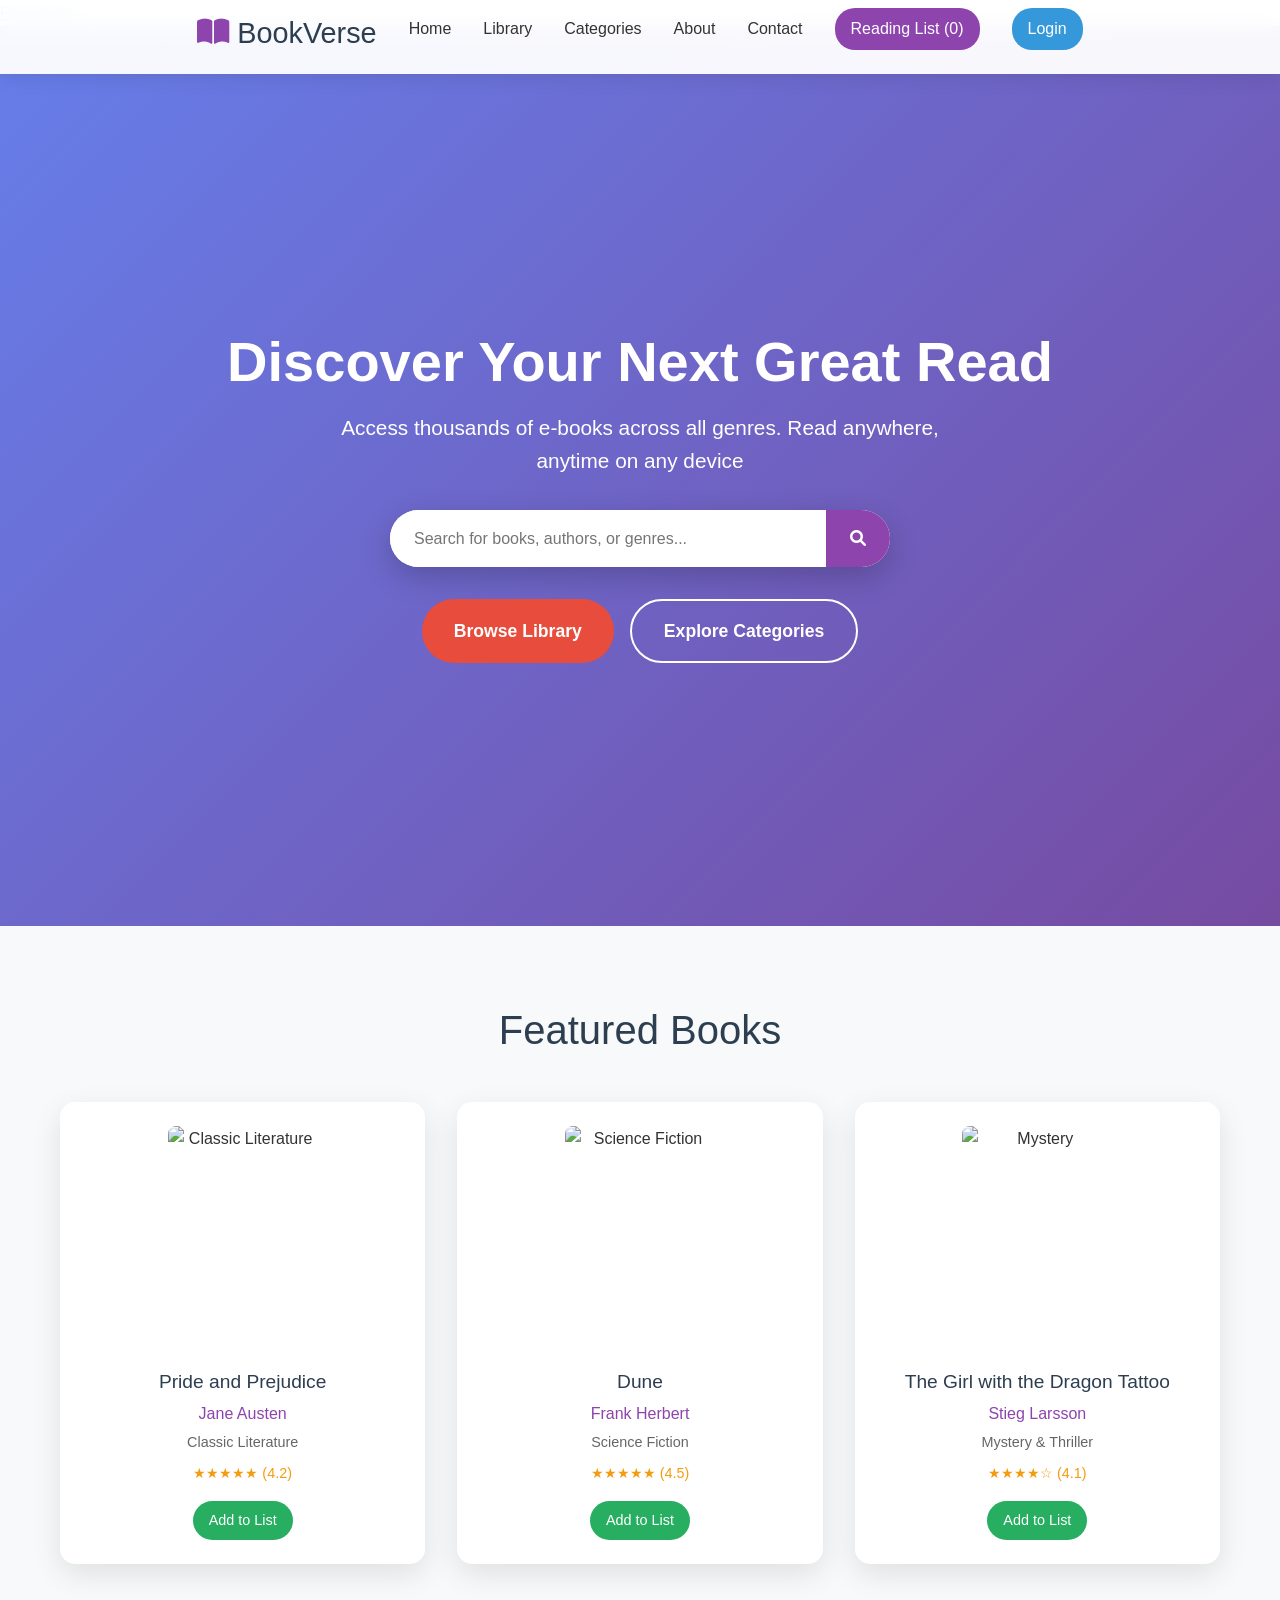
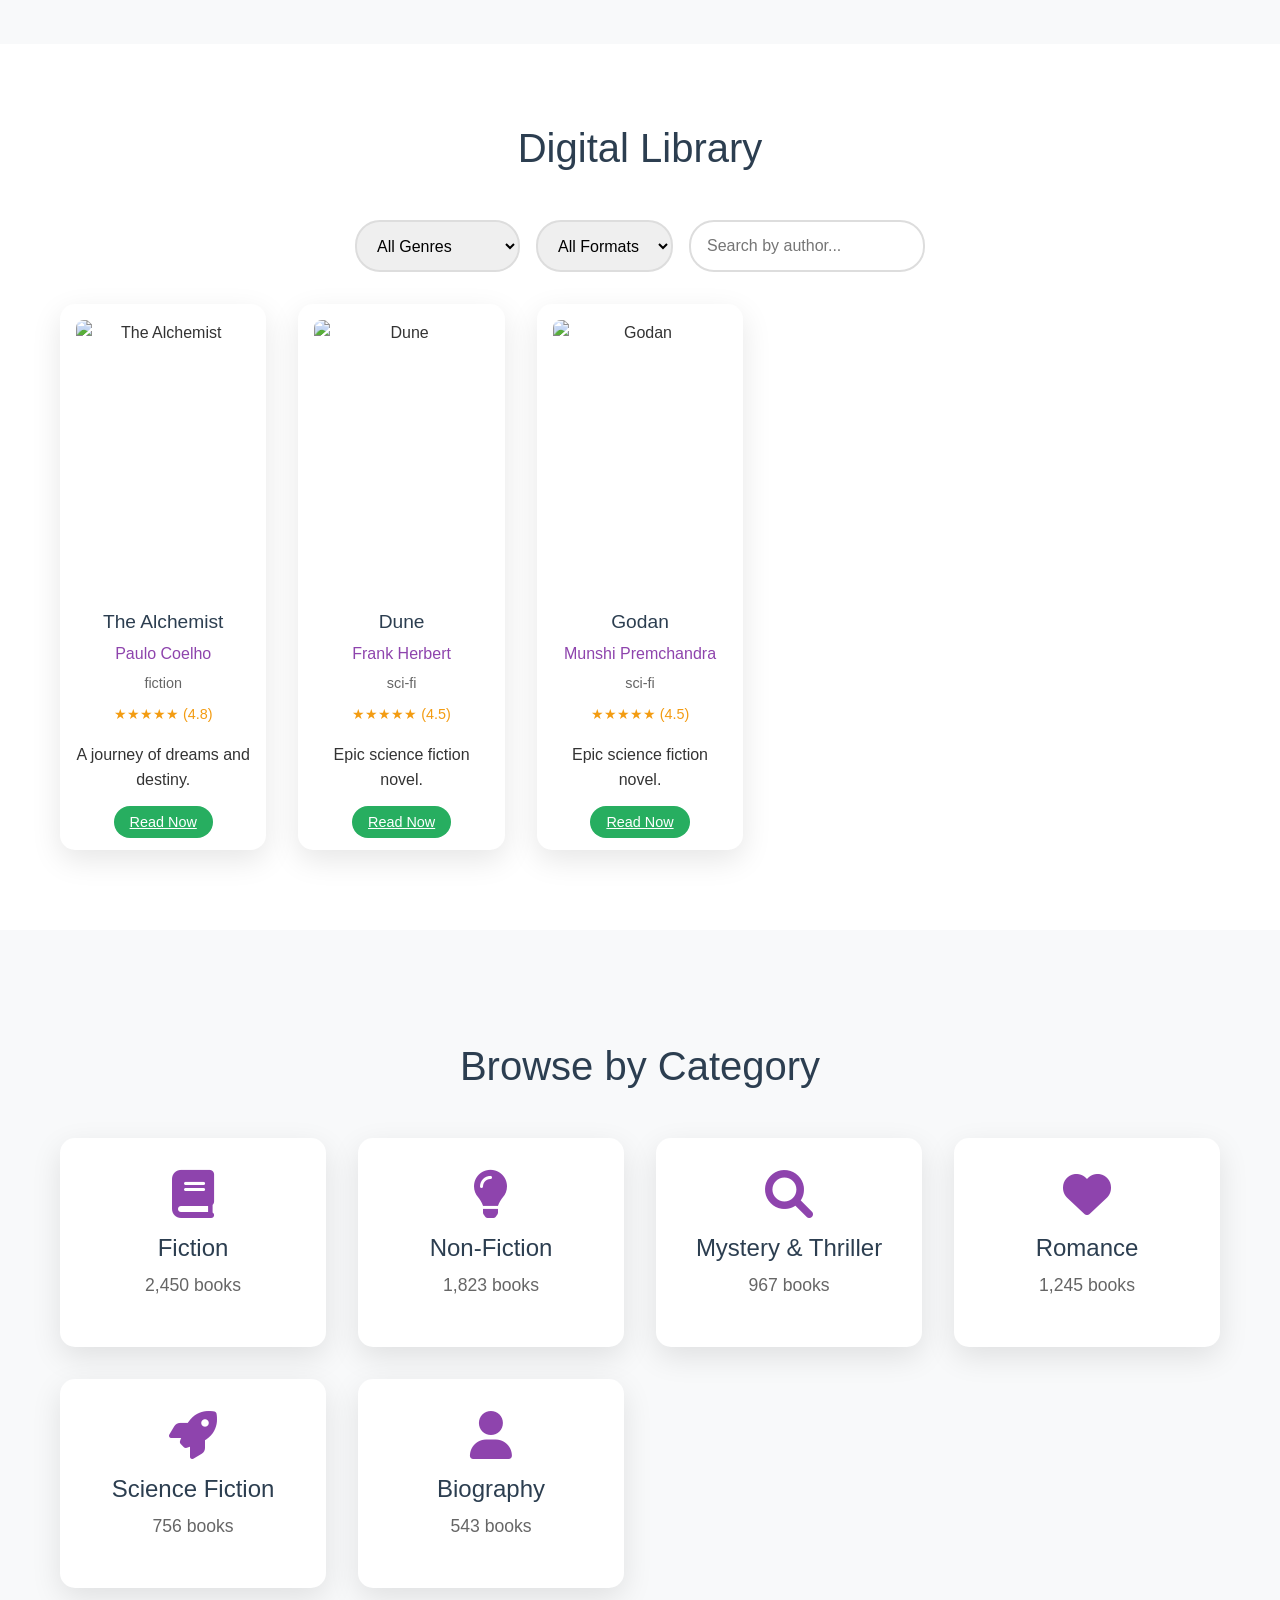
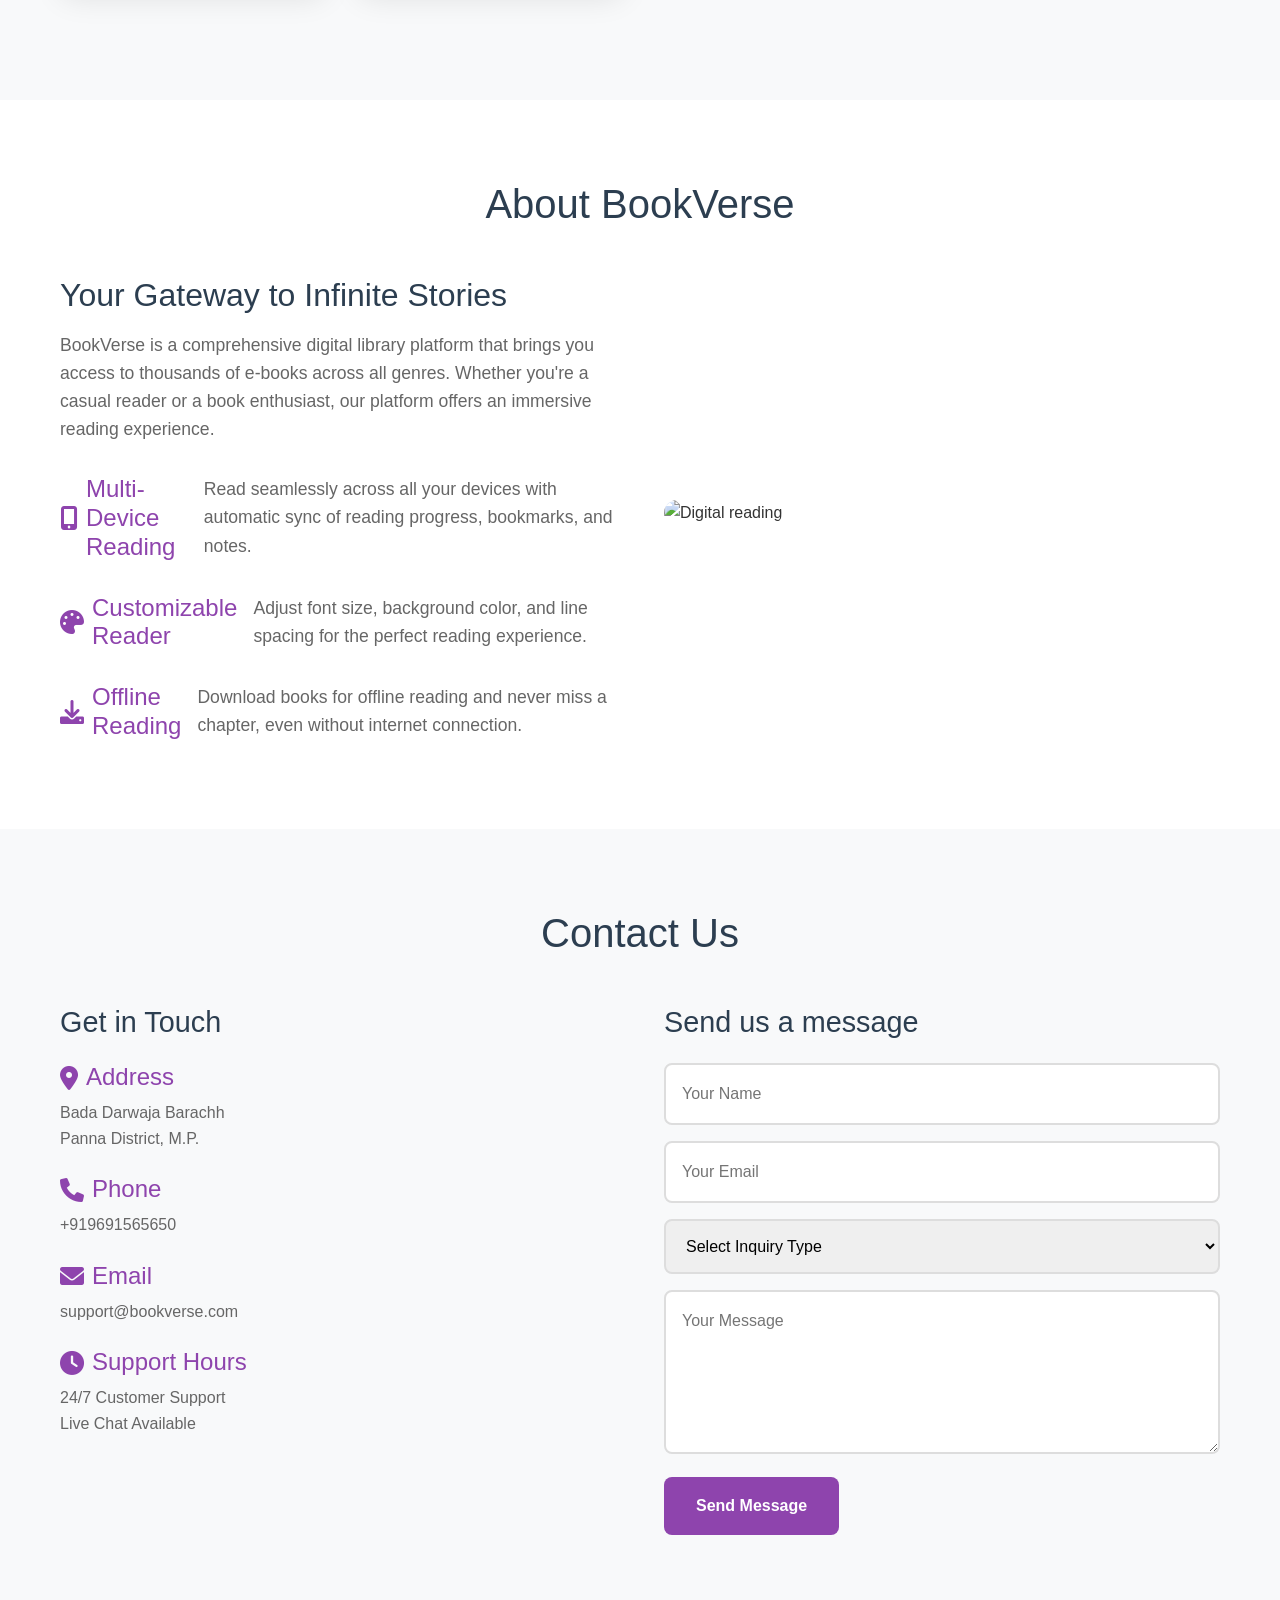
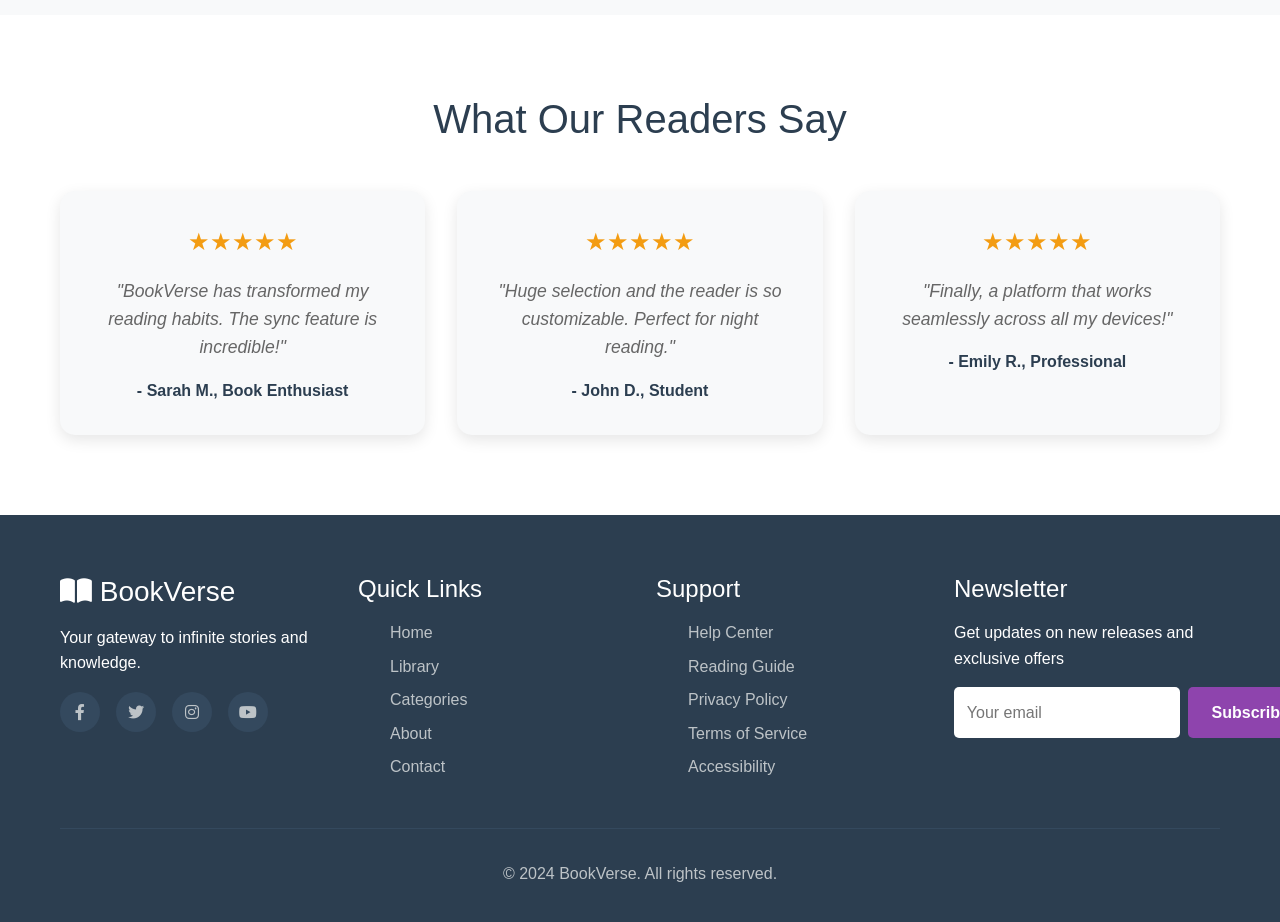
==== index.html @ 2d3802d4 "fix the auth error" ====
<!doctype html>
<html lang="en">
  <head>
    <meta charset="UTF-8" />
    <meta name="viewport" content="width=device-width, initial-scale=1.0" />
    <meta
      name="google-signin-client_id"
      content="89277626811-pduv17ui5npi4krosbe5tctcoqcqul11.apps.googleusercontent.com"
    />
    <link
      href="https://cdn.jsdelivr.net/npm/bootstrap@5.3.6/dist/css/bootstrap.min.css"
      rel="stylesheet"
      integrity="sha384-4Q6Gf2aSP4eDXB8Miphtr37CMZZQ5oXLH2yaXMJ2w8e2ZtHTl7GptT4jmndRuHDT"
      crossorigin="anonymous"
    />
    <title>BookVerse - Your Digital Library</title>
    <link rel="stylesheet" href="src/index.css" />
    <link rel="stylesheet" href="./src/index.css" />
    <link
      rel="stylesheet"
      href="https://cdnjs.cloudflare.com/ajax/libs/font-awesome/6.0.0/css/all.min.css"
    />
    <link rel="shortcut icon" href="/src/1222.PNG" type="image/x-icon" />
  </head>
  <body>
    <!-- Navigation -->
    <nav class="navbar">
      <div class="nav-container">
        <div class="nav-logo">
          <h2 id="logo"><i class="fas fa-book-open"></i> BookVerse</h2>
        </div>
        <ul class="nav-menu">
          <li><a href="#home" class="nav-link">Home</a></li>
          <li><a href="#library" class="nav-link">Library</a></li>
          <li><a href="#categories" class="nav-link">Categories</a></li>
          <li><a href="#about" class="nav-link">About</a></li>
          <li><a href="#contact" class="nav-link">Contact</a></li>
          <li>
            <a href="#reading-list" class="nav-link reading-list-btn"
              >Reading List (<span id="reading-count">0</span>)</a
            >
          </li>
          <li><a href="#login" class="nav-link login-btn">Login</a></li>
        </ul>
        <div class="hamburger" id="hamburger">
          <span></span>
          <span></span>
          <span></span>
        </div>
      </div>
    </nav>
    <a href="resume.pdf" class="read-now">Read Now</a>
    <!-- Home Section -->
    <section id="home" class="hero">
      <div class="hero-content">
        <h1>Discover Your Next Great Read</h1>
        <p>
          Access thousands of e-books across all genres. Read anywhere, anytime
          on any device
        </p>
        <div class="search-container">
          <input
            type="text"
            id="book-search"
            placeholder="Search for books, authors, or genres..."
          />
          <button onclick="searchBooks()"><i class="fas fa-search"></i></button>
        </div>
        <div class="hero-buttons">
          <button class="cta-btn" onclick="scrollToSection('library')">
            Browse Library
          </button>
          <button
            class="cta-btn secondary"
            onclick="scrollToSection('categories')"
          >
            Explore Categories
          </button>
        </div>
      </div>
    </section>

    <!-- Featured Books Section -->
    <section id="featured" class="featured-books">
      <div class="container">
        <h2>Featured Books</h2>
        <div class="books-slider">
          <div class="book-card featured">
            <img
              src="https://images.unsplash.com/photo-1481627834876-b7833e8f5570?w=200&h=300&fit=crop"
              alt="Classic Literature"
            />
            <div class="book-info">
              <h3>Pride and Prejudice</h3>
              <p class="author">Jane Austen</p>
              <p class="genre">Classic Literature</p>
              <div class="rating">★★★★★ (4.2)</div>
              <button
                class="read-btn"
                onclick="addToReadingList('Pride and Prejudice', 'Jane Austen')"
              >
                Add to List
              </button>
            </div>
          </div>
          <div class="book-card featured">
            <img
              src="https://images.unsplash.com/photo-1543002588-bfa74002ed7e?w=200&h=300&fit=crop"
              alt="Science Fiction"
            />
            <div class="book-info">
              <h3>Dune</h3>
              <p class="author">Frank Herbert</p>
              <p class="genre">Science Fiction</p>
              <div class="rating">★★★★★ (4.5)</div>
              <button
                class="read-btn"
                onclick="addToReadingList('Dune', 'Frank Herbert')"
              >
                Add to List
              </button>
            </div>
          </div>
          <div class="book-card featured">
            <img
              src="https://images.unsplash.com/photo-1512820790803-83ca734da794?w=200&h=300&fit=crop"
              alt="Mystery"
            />
            <div class="book-info">
              <h3>The Girl with the Dragon Tattoo</h3>
              <p class="author">Stieg Larsson</p>
              <p class="genre">Mystery & Thriller</p>
              <div class="rating">★★★★☆ (4.1)</div>
              <button
                class="read-btn"
                onclick="
                  addToReadingList(
                    'The Girl with the Dragon Tattoo',
                    'Stieg Larsson',
                  )
                "
              >
                Add to List
              </button>
            </div>
          </div>
        </div>
      </div>
    </section>

    <!-- Library Section -->
    <section id="library" class="library">
      <div class="container">
        <h2>Digital Library</h2>
        <div class="library-filters">
          <select id="genre-filter">
            <option value="">All Genres</option>
            <option value="fiction">Fiction</option>
            <option value="non-fiction">Non-Fiction</option>
            <option value="mystery">Mystery</option>
            <option value="romance">Romance</option>
            <option value="sci-fi">Science Fiction</option>
            <option value="biography">Biography</option>
          </select>
          <select id="format-filter">
            <option value="">All Formats</option>
            <option value="epub">EPUB</option>
            <option value="pdf">PDF</option>
            <option value="audiobook">Audiobook</option>
          </select>
          <input
            type="text"
            id="author-search"
            placeholder="Search by author..."
          />
        </div>
        <div class="books-grid" id="books-grid">
          <!-- Books will be populated by JavaScript -->
        </div>
      </div>
    </section>

    <!-- Categories Section -->
    <section id="categories" class="categories">
      <div class="container">
        <h2>Browse by Category</h2>
        <div class="category-grid">
          <div class="category-card" onclick="filterByCategory('fiction')">
            <i class="fas fa-book"></i>
            <h3>Fiction</h3>
            <p>2,450 books</p>
          </div>
          <div class="category-card" onclick="filterByCategory('non-fiction')">
            <i class="fas fa-lightbulb"></i>
            <h3>Non-Fiction</h3>
            <p>1,823 books</p>
          </div>
          <div class="category-card" onclick="filterByCategory('mystery')">
            <i class="fas fa-search"></i>
            <h3>Mystery & Thriller</h3>
            <p>967 books</p>
          </div>
          <div class="category-card" onclick="filterByCategory('romance')">
            <i class="fas fa-heart"></i>
            <h3>Romance</h3>
            <p>1,245 books</p>
          </div>
          <div class="category-card" onclick="filterByCategory('sci-fi')">
            <i class="fas fa-rocket"></i>
            <h3>Science Fiction</h3>
            <p>756 books</p>
          </div>
          <div class="category-card" onclick="filterByCategory('biography')">
            <i class="fas fa-user"></i>
            <h3>Biography</h3>
            <p>543 books</p>
          </div>
        </div>
      </div>
    </section>

    <!-- About Section -->
    <section id="about" class="about">
      <div class="container">
        <h2>About BookVerse</h2>
        <div class="about-content">
          <div class="about-text">
            <h3>Your Gateway to Infinite Stories</h3>
            <p>
              BookVerse is a comprehensive digital library platform that brings
              you access to thousands of e-books across all genres. Whether
              you're a casual reader or a book enthusiast, our platform offers
              an immersive reading experience.
            </p>
            <div class="platform-features">
              <div class="feature">
                <h4><i class="fas fa-mobile-alt"></i> Multi-Device Reading</h4>
                <p>
                  Read seamlessly across all your devices with automatic sync of
                  reading progress, bookmarks, and notes.
                </p>
              </div>
              <div class="feature">
                <h4><i class="fas fa-palette"></i> Customizable Reader</h4>
                <p>
                  Adjust font size, background color, and line spacing for the
                  perfect reading experience.
                </p>
              </div>
              <div class="feature">
                <h4><i class="fas fa-download"></i> Offline Reading</h4>
                <p>
                  Download books for offline reading and never miss a chapter,
                  even without internet connection.
                </p>
              </div>
            </div>
          </div>
          <div class="about-image">
            <img
              src="https://images.unsplash.com/photo-1507003211169-0a1dd7228f2d?w=500&h=400&fit=crop"
              alt="Digital reading"
            />
          </div>
        </div>
      </div>
    </section>

    <!-- Contact Section -->
    <section id="contact" class="contact">
      <div class="container">
        <h2>Contact Us</h2>
        <div class="contact-content">
          <div class="contact-info">
            <h3>Get in Touch</h3>
            <div class="contact-item">
              <h4><i class="fas fa-map-marker-alt"></i> Address</h4>
              <p>Bada Darwaja Barachh<br />Panna District, M.P.</p>
            </div>
            <div class="contact-item">
              <h4><i class="fas fa-phone"></i> Phone</h4>
              <p>+919691565650</p>
            </div>
            <div class="contact-item">
              <h4><i class="fas fa-envelope"></i> Email</h4>
              <p>support@bookverse.com</p>
            </div>
            <div class="contact-item">
              <h4><i class="fas fa-clock"></i> Support Hours</h4>
              <p>24/7 Customer Support<br />Live Chat Available</p>
            </div>
          </div>
          <div class="contact-form">
            <h3>Send us a message</h3>
            <form id="contact-form">
              <input type="text" id="name" placeholder="Your Name" required />
              <input
                type="email"
                id="email"
                placeholder="Your Email"
                required
              />
              <select id="inquiry-type">
                <option value="">Select Inquiry Type</option>
                <option value="technical">Technical Support</option>
                <option value="account">Account Issues</option>
                <option value="billing">Billing Questions</option>
                <option value="general">General Inquiry</option>
              </select>
              <textarea
                id="message"
                placeholder="Your Message"
                rows="5"
                required
              ></textarea>
              <button type="submit">Send Message</button>
            </form>
          </div>
        </div>
      </div>
    </section>

    <!-- Reading List Modal -->
    <div id="reading-list-modal" class="modal">
      <div class="modal-content">
        <span class="close">&times;</span>
        <h2><i class="fas fa-list"></i> My Reading List</h2>
        <div id="reading-list-items"></div>
        <div class="reading-actions">
          <button id="clear-list">Clear List</button>
          <button id="start-reading">Start Reading</button>
        </div>
      </div>
    </div>

    <!-- Login Modal -->
    <div id="login-modal" class="modal">
      <div class="modal-content">
        <span class="close">&times;</span>
        <h2><i class="fas fa-user"></i> Login to BookVerse</h2>
        <div class="auth-tabs">
          <button class="tab-btn active" onclick="showTab('login')">
            Login
          </button>
          <button class="tab-btn" onclick="showTab('register')">
            Register
          </button>
        </div>
        <div id="login-tab" class="auth-tab active">
          <form id="login-form">
            <input type="email" placeholder="Email" required />
            <input type="password" placeholder="Password" required />
            <button type="submit">Login</button>
            <p><a href="#" onclick="showTab('forgot')">Forgot Password?</a></p>
          </form>
          <div class="social-login">
            <button class="social-btn google">
              <i class="fab fa-google"></i> Continue with Google
            </button>
            <button class="social-btn facebook">
              <i class="fab fa-facebook-f"></i> Continue with Facebook
            </button>
          </div>
        </div>
        <div id="register-tab" class="auth-tab">
          <form id="register-form">
            <input type="text" placeholder="Full Name" required />
            <input type="email" placeholder="Email" required />
            <input type="password" placeholder="Password" required />
            <input type="password" placeholder="Confirm Password" required />
            <label class="checkbox-label">
              <input type="checkbox" required />
              I agree to the Terms of Service and Privacy Policy
            </label>
            <button type="submit">Create Account</button>
          </form>
        </div>
      </div>
    </div>

    <!-- E-book Reader Modal -->
    <div id="reader-modal" class="modal reader-modal">
      <div class="reader-container">
        <div class="reader-header">
          <h3 id="reader-title">Book Title</h3>
          <div class="reader-controls">
            <button onclick="adjustFontSize(-1)">
              <i class="fas fa-minus"></i>
            </button>
            <button onclick="adjustFontSize(1)">
              <i class="fas fa-plus"></i>
            </button>
            <button onclick="toggleTheme()">
              <i class="fas fa-adjust"></i>
            </button>
            <button onclick="closeReader()">
              <i class="fas fa-times"></i>
            </button>
          </div>
        </div>
        <div class="reader-content" id="reader-content">
          <p>
            This is a sample e-book reader. In a real implementation, this would
            display the actual book content with navigation controls,
            bookmarking capabilities, and reading progress tracking.
          </p>
          <p>Features would include:</p>
          <ul>
            <li>Chapter navigation</li>
            <li>Bookmarks and highlights</li>
            <li>Notes and annotations</li>
            <li>Reading progress sync</li>
            <li>Customizable display settings</li>
          </ul>
        </div>
        <div class="reader-footer">
          <div class="reading-progress">
            <div class="progress-bar">
              <div class="progress-fill" style="width: 15%"></div>
            </div>
            <span>Page 45 of 300 (15%)</span>
          </div>
        </div>
      </div>
    </div>

    <!-- User Reviews Section -->
    <section class="reviews">
      <div class="container">
        <h2>What Our Readers Say</h2>
        <div class="review-grid">
          <div class="review">
            <div class="stars">★★★★★</div>
            <p>
              "BookVerse has transformed my reading habits. The sync feature is
              incredible!"
            </p>
            <span>- Sarah M., Book Enthusiast</span>
          </div>
          <div class="review">
            <div class="stars">★★★★★</div>
            <p>
              "Huge selection and the reader is so customizable. Perfect for
              night reading."
            </p>
            <span>- John D., Student</span>
          </div>
          <div class="review">
            <div class="stars">★★★★★</div>
            <p>
              "Finally, a platform that works seamlessly across all my devices!"
            </p>
            <span>- Emily R., Professional</span>
          </div>
        </div>
      </div>
    </section>

    <!-- Footer -->
    <footer class="footer">
      <div class="container">
        <div class="footer-content">
          <div class="footer-section">
            <h3><i class="fas fa-book-open"></i> BookVerse</h3>
            <p>Your gateway to infinite stories and knowledge.</p>
            <div class="social-links">
              <a href="#"><i class="fab fa-facebook-f"></i></a>
              <a href="#"><i class="fab fa-twitter"></i></a>
              <a href="#"><i class="fab fa-instagram"></i></a>
              <a href="#"><i class="fab fa-youtube"></i></a>
            </div>
          </div>
          <div class="footer-section">
            <h4>Quick Links</h4>
            <ul>
              <li><a href="#home">Home</a></li>
              <li><a href="#library">Library</a></li>
              <li><a href="#categories">Categories</a></li>
              <li><a href="#about">About</a></li>
              <li><a href="#contact">Contact</a></li>
            </ul>
          </div>
          <div class="footer-section">
            <h4>Support</h4>
            <ul>
              <li><a href="#">Help Center</a></li>
              <li><a href="#">Reading Guide</a></li>
              <li><a href="#">Privacy Policy</a></li>
              <li><a href="#">Terms of Service</a></li>
              <li><a href="#">Accessibility</a></li>
            </ul>
          </div>
          <div class="footer-section">
            <h4>Newsletter</h4>
            <p>Get updates on new releases and exclusive offers</p>
            <div class="newsletter">
              <input type="email" placeholder="Your email" />
              <button>Subscribe</button>
            </div>
          </div>
        </div>
        <div class="footer-bottom">
          <p>&copy; 2024 BookVerse. All rights reserved.</p>
        </div>
      </div>
    </footer>

    <!-- ===== AUTH MODAL ===== -->
    <div
      id="authModal"
      style="
        display: none;
        position: fixed;
        top: 0;
        left: 0;
        width: 100%;
        height: 100%;
        background: rgba(0, 0, 0, 0.7);
        justify-content: center;
        align-items: center;
      "
    >
      <div
        style="
          background: #fff;
          padding: 25px;
          width: 320px;
          border-radius: 8px;
          position: relative;
        "
      >
        <h2 id="authTitle">Login</h2>

        <input
          type="email"
          id="email"
          placeholder="Email"
          style="width: 100%; padding: 8px; margin: 8px 0"
        />
        <input
          type="password"
          id="password"
          placeholder="Password"
          style="width: 100%; padding: 8px; margin: 8px 0"
        />

        <button
          onclick="login()"
          style="width: 100%; padding: 8px; background: #111; color: white"
        >
          Login
        </button>

        <p style="margin-top: 10px; font-size: 14px">
          <span id="toggleText">Don't have account?</span>
          <a href="#" onclick="toggleAuth()">Sign Up</a>
        </p>

        <span
          onclick="closeAuth()"
          style="position: absolute; top: 10px; right: 15px; cursor: pointer"
          >✖</span
        >
      </div>
    </div>

    <script src="./src/index.js" defer></script>
    <script src="./src/Aouth.js" defer></script>

    <script type="module">
      import { createClient } from "https://cdn.jsdelivr.net/npm/@supabase/supabase-js/+esm";

      const supabaseUrl = "https://gvahwgwyyzjpretlwpmz.supabase.co";
      const supabaseKey = "eyJhbGciOiJIUzI1NiIsInR5cCI6IkpXVCJ9.eyJpc3MiOiJzdXBhYmFzZSIsInJlZiI6Imd2YWh3Z3d5eXpqcHJldGx3cG16Iiwicm9sZSI6ImFub24iLCJpYXQiOjE3NzE4NTM2NzgsImV4cCI6MjA4NzQyOTY3OH0.nG1lR-WxaRfFDvWyU8lp5PY9XC0Dp9-Yjk_kihLjdqU";

      const supabase = createClient(supabaseUrl, supabaseKey);

      window.supabase = supabase;
      console.log("Supabase client initialized:");

      document.querySelector(".login-btn").addEventListener("click", function(e){
  e.preventDefault();
  document.getElementById("authModal").style.display="flex";
}); 

 
let isLogin = true;

function toggleAuth(){
  isLogin = !isLogin;

  document.getElementById("authTitle").innerText = isLogin ? "Login" : "Sign Up";
  document.querySelector("#authModal button").innerText = isLogin ? "Login" : "Sign Up";
  document.getElementById("toggleText").innerText =
    isLogin ? "Don't have account?" : "Already have account?";
}

async function login(){
  const email = document.getElementById("email").value;
  const password = document.getElementById("password").value;

  if(isLogin){
    const { data, error } = await window.supabase.auth.signInWithPassword({
      email, password
    });

    if(error){
      alert(error.message);
    }else{
      alert("Login Successful!");
      closeAuth();
      updateUI();
    }

  }else{
    const { data, error } = await window.supabase.auth.signUp({
      email, password
    });

    if(error){
      alert(error.message);
    }else{
      alert("Signup Successful! Please verify email.");
      toggleAuth();
    }
  }
}

async function logout(){
  await window.supabase.auth.signOut();
  alert("Logged Out");
  updateUI();
}

function closeAuth(){
  document.getElementById("authModal").style.display="none";
}

async function updateUI(){
  const { data } = await window.supabase.auth.getUser();

  const loginBtn = document.querySelector(".login-btn");

  if(data.user){
    loginBtn.innerText = "Logout";
    loginBtn.onclick = function(e){
      e.preventDefault();
      logout();
    }
  }else{
    loginBtn.innerText = "Login";
    loginBtn.onclick = function(e){
      e.preventDefault();
      document.getElementById("authModal").style.display="flex";
    }
  }
}

updateUI();
 
    </script>
  </body>
</html>
---- src/index.css ----
* {
    margin: 0;
    padding: 0;
    box-sizing: border-box;
}

html {
    height: 100%;
    width: 100%;
    scroll-behavior: smooth;
}

body {
    font-family: 'Segoe UI', Tahoma, Geneva, Verdana, sans-serif;
    line-height: 1.6;
    color: #333;
}

.container {
    max-width: 1200px;
    margin: 0 auto;
    padding: 0 20px;
}

/* Navigation */
.navbar {
    background: rgba(255, 255, 255, 0.95);
    backdrop-filter: blur(10px);
    box-shadow: 0 2px 20px rgba(0,0,0,0.1);
    position: fixed;
    top: 0;
    width: 100%;
    z-index: 1000;
}

.nav-container {
    display: flex;
    max-width: 1200px;
    margin: 0 auto;
    display: flex;
    justify-content: space-between;
    align-items: center;
}

.nav-logo h2 {
    color: #2c3e50;
    font-size: 1.8rem;
    display: flex;
    align-items: center;
    gap: 0.5rem;
}

.nav-logo i {
    color: #8e44ad;
}

.nav-menu {
    display: flex;
    list-style: none;
    gap: 2rem;
    align-items: center;
}

.nav-link {
    text-decoration: none;
    color: #333;
    font-weight: 500;
    transition: color 0.3s ease;
}

.nav-link:hover {
    color: #8e44ad;
}

.reading-list-btn {
    background: #8e44ad;
    color: white !important;
    padding: 0.5rem 1rem;
    border-radius: 20px;
    transition: background 0.3s ease;
}

.reading-list-btn:hover {
    background: #7d3c98;
    font-weight: 600;
 
}

.login-btn {
    background: #3498db;
    color: white !important;
    padding: 0.5rem 1rem;
    border-radius: 20px;
    transition: background 0.3s ease;
}

.login-btn:hover {
    background: #2980b9;
}
.nav-menu.active {
    display: flex;
}

.hamburger {
    display: none;
    flex-direction: column;
    cursor: pointer;
}

.hamburger span {
    width: 25px;
    height: 3px;
    background: #333;
    margin: 3px 0;
    transition: 0.3s;
}

/* Hamburger Animation */
.hamburger.active span:nth-child(1) {
    transform: rotate(45deg) translate(5px, 5px);
}

.hamburger.active span:nth-child(2) {
    opacity: 0;
}

.hamburger.active span:nth-child(3) {
    transform: rotate(-45deg) translate(6px, -6px);
}
/* Hero Section */
.hero {
    background: linear-gradient(135deg, #667eea 0%, #764ba2 100%);
    color: white;
    padding: 120px 0 80px;
    text-align: center;
    min-height: 100vh;
    display: flex;
    align-items: center;
    justify-content: center;
}

.hero-content h1 {
    font-size: 3.5rem;
    margin-bottom: 1rem;
    font-weight: 700;
}

.hero-content p {
    font-size: 1.3rem;
    margin-bottom: 2rem;
    max-width: 600px;
    margin-left: auto;
    margin-right: auto;
}

.search-container {
    display: flex;
    max-width: 500px;
    margin: 0 auto 2rem;
    background: white;
    border-radius: 50px;
    overflow: hidden;
    box-shadow: 0 10px 30px rgba(0,0,0,0.2);
}

.search-container input {
    flex: 1;
    padding: 1rem 1.5rem;
    border: none;
    font-size: 1rem;
    outline: none;
    color: #333;
}

.search-container button {
    background: #8e44ad;
    color: white;
    border: none;
    padding: 1rem 1.5rem;
    cursor: pointer;
    transition: background 0.3s ease;
}

.search-container button:hover {
    background: #7d3c98;
}

.hero-buttons {
    display: flex;
    gap: 1rem;
    justify-content: center;
    flex-wrap: wrap;
}

.cta-btn {
    background: #e74c3c;
    color: white;
    border: none;
    padding: 1rem 2rem;
    font-size: 1.1rem;
    border-radius: 50px;
    cursor: pointer;
    transition: all 0.3s ease;
    font-weight: 600;
}

.cta-btn:hover {
    background: #c0392b;
    transform: translateY(-2px);
}

.cta-btn.secondary {
    background: transparent;
    border: 2px solid white;
}

.cta-btn.secondary:hover {
    background: white;
    color: #8e44ad;
}

/* Featured Books */
.featured-books {
    padding: 80px 0;
    background: #f8f9fa;
}

.featured-books h2 {
    text-align: center;
    font-size: 2.5rem;
    margin-bottom: 3rem;
    color: #2c3e50;
}

.books-slider {
    display: grid;
    grid-template-columns: repeat(auto-fit, minmax(300px, 1fr));
    gap: 2rem;
}

.book-card {
    background: white;
    border-radius: 15px;
    overflow: hidden;
    box-shadow: 0 10px 30px rgba(0,0,0,0.1);
    transition: transform 0.3s ease;
    display: flex;
    padding: 1.5rem;
    gap: 1.5rem;
    flex-direction: column;
    justify-content: center;
    align-items: center;
    text-align: center;
}

.book-card:hover {
    transform: translateY(-5px);
}

.book-card img {
    width: 150px;
    height: 220px;
    aspect-ratio: auto;
    object-fit: cover;
    border-radius: 8px;
    flex-shrink: 0;
}

.book-info {
    flex: 1;
}

.book-info h3 {
    font-size: 1.2rem;
    color: #2c3e50;
    margin-bottom: 0.5rem;
}

.book-info .author {
    color: #8e44ad;
    font-weight: 500;
    margin-bottom: 0.3rem;
}

.book-info .genre {
    color: #666;
    font-size: 0.9rem;
    margin-bottom: 0.5rem;
}

.rating {
    color: #f39c12;
    font-size: 0.9rem;
    margin-bottom: 1rem;
}

.read-btn {
    background: #27ae60;
    color: white;
    border: none;
    padding: 0.5rem 1rem;
    border-radius: 20px;
    cursor: pointer;
    font-size: 0.9rem;
    font-weight: 500;
    transition: background 0.3s ease;
}

.read-btn:hover {
    background: #229954;
}

/* Library Section */
.library {
    padding: 80px 0;
    background: white;
}

.library h2 {
    text-align: center;
    font-size: 2.5rem;
    margin-bottom: 3rem;
    color: #2c3e50;
}

.library-filters {
    display: flex;
    gap: 1rem;
    margin-bottom: 2rem;
    flex-wrap: wrap;
    justify-content: center;
}

.library-filters select,
.library-filters input {
    padding: 0.7rem 1rem;
    border: 2px solid #ddd;
    border-radius: 25px;
    font-size: 1rem;
    outline: none;
    transition: border-color 0.3s ease;
}

.library-filters select:focus,
.library-filters input:focus {
    border-color: #8e44ad;
}

.books-grid {
    display: grid;
    grid-template-columns: repeat(auto-fill, minmax(200px, 1fr));
    gap: 2rem;
}

.book-card.grid-item {
    flex-direction: column;
    text-align: center;
    padding: 1rem;
}

.book-card.grid-item img {
    width: 100%;
    height: 250px;
    margin-bottom: 1rem;
}

/* Categories Section */
.categories {
    padding: 7rem 0;
    background: #f8f9fa;
}

.categories h2 {
    text-align: center;
    font-size: 2.5rem;
    margin-bottom: 3rem;
    color: #2c3e50;
}

.category-grid {
    display: grid;
    grid-template-columns: repeat(auto-fit, minmax(250px, 1fr));
    gap: 2rem;
}

.category-card {
    background: white;
    padding: 2rem;
    border-radius: 15px;
    text-align: center;
    box-shadow: 0 10px 30px rgba(0,0,0,0.1);
    transition: transform 0.3s ease;
    cursor: pointer;
}

.category-card:hover {
    transform: translateY(-5px);
}

.category-card i {
    font-size: 3rem;
    color: #8e44ad;
    margin-bottom: 1rem;
}

.category-card h3 {
    font-size: 1.5rem;
    color: #2c3e50;
    margin-bottom: 0.5rem;
}

.category-card p {
    color: #666;
    font-size: 1.1rem;
}

/* About Section */
.about {
    padding: 80px 0;
    background: white;
}

.about h2 {
    text-align: center;
    font-size: 2.5rem;
    margin-bottom: 3rem;
    color: #2c3e50;
}

.about-content {
    display: grid;
    grid-template-columns: 1fr 1fr;
    gap: 3rem;
    align-items: center;
}

.about-text h3 {
    font-size: 2rem;
    margin-bottom: 1rem;
    color: #2c3e50;
}

.about-text p {
    font-size: 1.1rem;
    margin-bottom: 2rem;
    color: #666;
}

.platform-features {
    display: flex;
    flex-direction: column;
    gap: 1.5rem;
}

.feature {
    display: flex;
    align-items: flex-start;
    gap: 1rem;
}

.feature h4 {
    color: #8e44ad;
    margin-bottom: 0.5rem;
    display: flex;
    align-items: center;
    gap: 0.5rem;
}

.feature i {
    color: #8e44ad;
}

.feature p {
    color: #666;
    margin-bottom: 0;
}

.about-image img {
    width: 100%;
    height: 400px;
    object-fit: cover;
    border-radius: 15px;
}

/* Contact Section */
.contact {
    padding: 80px 0;
    background: #f8f9fa;
}

.contact h2 {
    text-align: center;
    font-size: 2.5rem;
    margin-bottom: 3rem;
    color: #2c3e50;
}

.contact-content {
    display: grid;
    grid-template-columns: 1fr 1fr;
    gap: 3rem;
}

.contact-info h3 {
    font-size: 1.8rem;
    margin-bottom: 1.5rem;
    color: #2c3e50;
}

.contact-item {
    margin-bottom: 1.5rem;
}

.contact-item h4 {
    color: #8e44ad;
    margin-bottom: 0.5rem;
    display: flex;
    align-items: center;
    gap: 0.5rem;
}

.contact-item p {
    color: #666;
}

.contact-form h3 {
    font-size: 1.8rem;
    margin-bottom: 1.5rem;
    color: #2c3e50;
}

.contact-form input,
.contact-form textarea,
.contact-form select {
    width: 100%;
    padding: 1rem;
    margin-bottom: 1rem;
    border: 2px solid #ddd;
    border-radius: 8px;
    font-size: 1rem;
    outline: none;
    transition: border-color 0.3s ease;
}

.contact-form input:focus,
.contact-form textarea:focus,
.contact-form select:focus {
    border-color: #8e44ad;
}

.contact-form button {
    background: #8e44ad;
    color: white;
    border: none;
    padding: 1rem 2rem;
    border-radius: 8px;
    cursor: pointer;
    font-size: 1rem;
    font-weight: 600;
    transition: background 0.3s ease;
}

.contact-form button:hover {
    background: #7d3c98;
}

/* Modal Styles */
.modal {
    display: none;
    position: fixed;
    z-index: 2000;
    left: 0;
    top: 0;
    width: 100%;
    height: 100%;
    background-color: rgba(0,0,0,0.5);
}

.modal-content {
    background-color: #fefefe;
    margin: 5% auto;
    padding: 30px;
    border-radius: 15px;
    width: 90%;
    max-width: 600px;
    position: relative;
    max-height: 80vh;
    overflow-y: auto;
}

.close {
    color: #aaa;
    float: right;
    font-size: 28px;
    font-weight: bold;
    cursor: pointer;
    position: absolute;
    right: 20px;
    top: 15px;
}

.close:hover {
    color: #333;
}

/* Reading List Modal */
.reading-list-item {
    display: flex;
    justify-content: space-between;
    align-items: center;
    padding: 1rem;
    border-bottom: 1px solid #eee;
    background: #f8f9fa;
    margin-bottom: 0.5rem;
    border-radius: 8px;
}

.reading-actions {
    display: flex;
    gap: 1rem;
    justify-content: flex-end;
    margin-top: 2rem;
}

.reading-actions button {
    padding: 0.8rem 1.5rem;
    border: none;
    border-radius: 25px;
    cursor: pointer;
    font-weight: 600;
    transition: all 0.3s ease;
}

#clear-list {
    background: #e74c3c;
    color: white;
}

#clear-list:hover {
    background: #c0392b;
}

#start-reading {
    background: #27ae60;
    color: white;
}

#start-reading:hover {
    background: #229954;
}

/* Login Modal */
.auth-tabs {
    display: flex;
    margin-bottom: 2rem;
    border-bottom: 2px solid #eee;
}

.tab-btn {
    flex: 1;
    padding: 1rem;
    border: none;
    background: none;
    cursor: pointer;
    font-weight: 600;
    transition: all 0.3s ease;
}

.tab-btn.active {
    color: #8e44ad;
    border-bottom: 2px solid #8e44ad;
}

.auth-tab {
    display: none;
}

.auth-tab.active {
    display: block;
}

.auth-tab input {
    width: 100%;
    padding: 1rem;
    margin-bottom: 1rem;
    border: 2px solid #ddd;
    border-radius: 8px;
    font-size: 1rem;
    outline: none;
    transition: border-color 0.3s ease;
}

.auth-tab input:focus {
    border-color: #8e44ad;
}

.auth-tab button[type="submit"] {
    width: 100%;
    background: #8e44ad;
    color: white;
    border: none;
    padding: 1rem;
    border-radius: 8px;
    font-size: 1rem;
    font-weight: 600;
    cursor: pointer;
    margin-bottom: 1rem;
    transition: background 0.3s ease;
}

.auth-tab button[type="submit"]:hover {
    background: #7d3c98;
}

.checkbox-label {
    display: flex;
    align-items: center;
    gap: 0.5rem;
    margin-bottom: 1rem;
    font-size: 0.9rem;
}

.social-login {
    margin-top: 1rem;
}

.social-btn {
    width: 100%;
    padding: 1rem;
    border: 2px solid #ddd;
    border-radius: 8px;
    background: white;
    cursor: pointer;
    margin-bottom: 0.5rem;
    font-weight: 600;
    transition: all 0.3s ease;
    display: flex;
    align-items: center;
    justify-content: center;
    gap: 0.5rem;
}

.social-btn:hover {
    border-color: #8e44ad;
}

.social-btn.google:hover {
    background: #f8f9fa;
}

.social-btn.facebook:hover {
    background: #f0f2f5;
}

/* E-book Reader Modal */
.reader-modal .modal-content {
    width: 95%;
    max-width: 1000px;
    height: 90vh;
    max-height: none;
    padding: 0;
    display: flex;
    flex-direction: column;
}

.reader-container {
    display: flex;
    flex-direction: column;
    height: 100%;
}

.reader-header {
    display: flex;
    justify-content: space-between;
    align-items: center;
    padding: 1rem 2rem;
    background: #f8f9fa;
    border-bottom: 1px solid #ddd;
}

.reader-controls {
    display: flex;
    gap: 0.5rem;
}

.reader-controls button {
    padding: 0.5rem;
    border: none;
    background: #8e44ad;
    color: white;
    border-radius: 4px;
    cursor: pointer;
    transition: background 0.3s ease;
}

.reader-controls button:hover {
    background: #7d3c98;
}

.reader-content {
    flex: 1;
    padding: 2rem;
    overflow-y: auto;
    font-size: 1.1rem;
    line-height: 1.8;
    background: white;
}

.reader-footer {
    padding: 1rem 2rem;
    background: #f8f9fa;
    border-top: 1px solid #ddd;
}

.reading-progress {
    display: flex;
    align-items: center;
    gap: 1rem;
}

.progress-bar {
    flex: 1;
    height: 6px;
    background: #ddd;
    border-radius: 3px;
    overflow: hidden;
}

.progress-fill {
    height: 100%;
    background: #8e44ad;
    transition: width 0.3s ease;
}

/* Reviews Section */
.reviews {
    padding: 80px 0;
    background: white;
}

.reviews h2 {
    text-align: center;
    font-size: 2.5rem;
    margin-bottom: 3rem;
    color: #2c3e50;
}

.review-grid {
    display: grid;
    grid-template-columns: repeat(auto-fit, minmax(300px, 1fr));
    gap: 2rem;
}

.review {
    background: #f8f9fa;
    padding: 2rem;
    border-radius: 15px;
    text-align: center;
    box-shadow: 0 5px 15px rgba(0,0,0,0.1);
}

.stars {
    color: #f39c12;
    font-size: 1.5rem;
    margin-bottom: 1rem;
}

.review p {
    font-style: italic;
    margin-bottom: 1rem;
    color: #666;
    font-size: 1.1rem;
}

.review span {
    font-weight: 600;
    color: #2c3e50;
}

/* Footer */
.footer {
    background: #2c3e50;
    color: white;
    padding: 60px 0 20px;
}

.footer-content {
    display: grid;
    grid-template-columns: repeat(auto-fit, minmax(250px, 1fr));
    gap: 2rem;
    margin-bottom: 2rem;
}

.footer-section h3,
.footer-section h4 {
    margin-bottom: 1rem;
}

.footer-section ul {
    list-style: none;
}

.footer-section ul li {
    margin-bottom: 0.5rem;
}

.footer-section a {
    color: #bdc3c7;
    text-decoration: none;
    transition: color 0.3s ease;
}

.footer-section a:hover {
    color: white;
}

.social-links {
    display: flex;
    gap: 1rem;
    margin-top: 1rem;
}

.social-links a {
    width: 40px;
    height: 40px;
    background: #34495e;
    border-radius: 50%;
    display: flex;
    align-items: center;
    justify-content: center;
    transition: background 0.3s ease;
}

.social-links a:hover {
    background: #8e44ad;
}

.newsletter {
    display: flex;
    gap: 0.5rem;
    margin-top: 1rem;
}

.newsletter input {
    flex: 1;
    padding: 0.8rem;
    border: none;
    border-radius: 5px;
}

.newsletter button {
    background: #8e44ad;
    color: white;
    border: none;
    padding: 0.8rem 1.5rem;
    border-radius: 5px;
    cursor: pointer;
    font-weight: 600;
    transition: background 0.3s ease;
}

.newsletter button:hover {
    background: #7d3c98;
}

.footer-bottom {
    text-align: center;
    padding-top: 2rem;
    border-top: 1px solid #34495e;
    color: #bdc3c7;
}
@media (max-width: 1200px) {
    .nav-container {
        padding: 1rem 20px;
    }
    .hero-content h1 {
        font-size: 3rem;
    }
    
    .books-slider {
        grid-template-columns: repeat(auto-fit, minmax(250px, 1fr));
    }
    
    .about-content,
    .contact-content {
        grid-template-columns: 1fr;
    }
    
    .about-image img {
        height: auto;
    }
    
}

/* Responsive Design */
@media (max-width: 940px) {

    .nav-container{
        padding: 2rem 0 ;
    }
    .hamburger {
        display: flex;
        position: absolute;
        top: 25px;
        right: 20px;
    }    
   #logo{
        display: flex;
        position: absolute;
        top: 25px;
        left: 20px;
    }
    

    .nav-menu {
        display: flex;
        flex-direction: column;
        background: rgba(255, 251, 251, 0.95);
        backdrop-filter: blur(10px);
        width: 50vw;
        position: absolute;
        top: 5rem;
        right:-100% ;
        padding:4.5rem 2rem;
        box-shadow: 0 2px 20px rgba(0,0,0,0.1);
        transition: right 0.3s ease-in-out;
    } 
    .nav-menu.active {
        right: 0px;
        gap: 1.5rem;
        align-items: flex-start;
        font-weight: 700;
    }  
   

    .hero-content h1 {
        font-size: 2.5rem;
    }
    
    .hero-buttons {
        align-items: center;
    }
 
    .about-content,
    .contact-content {
        grid-template-columns: 1fr;
    }
    
    .newsletter {
        flex-direction: column;
    }
    
    .library-filters {
        align-items: center;
    }
    
    .books-slider {
        grid-template-columns: repeat(auto-fit, minmax(250px, 1fr));

    }
    
}

@media (max-width: 480px) {

    
    .hero-content h1 {
        font-size: 2rem;
    }
    
    .hero-content p {
        font-size: 1rem;
    }
    
    .modal-content {
        margin: 10% auto;
        width: 95%;
    }
    
    .reader-modal .modal-content {
        height: 95vh;
    }
    
    .category-grid {
        grid-template-columns: 1fr;
    }
}

/* Dark theme for reader */
.reader-content.dark {
    background: #2c3e50;
    color: #ecf0f1;
}

.reader-content.dark .reader-header,
.reader-content.dark .reader-footer {
    background: #34495e;
    color: #ecf0f1;
}
---- src/index.css ----
* {
    margin: 0;
    padding: 0;
    box-sizing: border-box;
}

html {
    height: 100%;
    width: 100%;
    scroll-behavior: smooth;
}

body {
    font-family: 'Segoe UI', Tahoma, Geneva, Verdana, sans-serif;
    line-height: 1.6;
    color: #333;
}

.container {
    max-width: 1200px;
    margin: 0 auto;
    padding: 0 20px;
}

/* Navigation */
.navbar {
    background: rgba(255, 255, 255, 0.95);
    backdrop-filter: blur(10px);
    box-shadow: 0 2px 20px rgba(0,0,0,0.1);
    position: fixed;
    top: 0;
    width: 100%;
    z-index: 1000;
}

.nav-container {
    display: flex;
    max-width: 1200px;
    margin: 0 auto;
    display: flex;
    justify-content: space-between;
    align-items: center;
}

.nav-logo h2 {
    color: #2c3e50;
    font-size: 1.8rem;
    display: flex;
    align-items: center;
    gap: 0.5rem;
}

.nav-logo i {
    color: #8e44ad;
}

.nav-menu {
    display: flex;
    list-style: none;
    gap: 2rem;
    align-items: center;
}

.nav-link {
    text-decoration: none;
    color: #333;
    font-weight: 500;
    transition: color 0.3s ease;
}

.nav-link:hover {
    color: #8e44ad;
}

.reading-list-btn {
    background: #8e44ad;
    color: white !important;
    padding: 0.5rem 1rem;
    border-radius: 20px;
    transition: background 0.3s ease;
}

.reading-list-btn:hover {
    background: #7d3c98;
    font-weight: 600;
 
}

.login-btn {
    background: #3498db;
    color: white !important;
    padding: 0.5rem 1rem;
    border-radius: 20px;
    transition: background 0.3s ease;
}

.login-btn:hover {
    background: #2980b9;
}
.nav-menu.active {
    display: flex;
}

.hamburger {
    display: none;
    flex-direction: column;
    cursor: pointer;
}

.hamburger span {
    width: 25px;
    height: 3px;
    background: #333;
    margin: 3px 0;
    transition: 0.3s;
}

/* Hamburger Animation */
.hamburger.active span:nth-child(1) {
    transform: rotate(45deg) translate(5px, 5px);
}

.hamburger.active span:nth-child(2) {
    opacity: 0;
}

.hamburger.active span:nth-child(3) {
    transform: rotate(-45deg) translate(6px, -6px);
}
/* Hero Section */
.hero {
    background: linear-gradient(135deg, #667eea 0%, #764ba2 100%);
    color: white;
    padding: 120px 0 80px;
    text-align: center;
    min-height: 100vh;
    display: flex;
    align-items: center;
    justify-content: center;
}

.hero-content h1 {
    font-size: 3.5rem;
    margin-bottom: 1rem;
    font-weight: 700;
}

.hero-content p {
    font-size: 1.3rem;
    margin-bottom: 2rem;
    max-width: 600px;
    margin-left: auto;
    margin-right: auto;
}

.search-container {
    display: flex;
    max-width: 500px;
    margin: 0 auto 2rem;
    background: white;
    border-radius: 50px;
    overflow: hidden;
    box-shadow: 0 10px 30px rgba(0,0,0,0.2);
}

.search-container input {
    flex: 1;
    padding: 1rem 1.5rem;
    border: none;
    font-size: 1rem;
    outline: none;
    color: #333;
}

.search-container button {
    background: #8e44ad;
    color: white;
    border: none;
    padding: 1rem 1.5rem;
    cursor: pointer;
    transition: background 0.3s ease;
}

.search-container button:hover {
    background: #7d3c98;
}

.hero-buttons {
    display: flex;
    gap: 1rem;
    justify-content: center;
    flex-wrap: wrap;
}

.cta-btn {
    background: #e74c3c;
    color: white;
    border: none;
    padding: 1rem 2rem;
    font-size: 1.1rem;
    border-radius: 50px;
    cursor: pointer;
    transition: all 0.3s ease;
    font-weight: 600;
}

.cta-btn:hover {
    background: #c0392b;
    transform: translateY(-2px);
}

.cta-btn.secondary {
    background: transparent;
    border: 2px solid white;
}

.cta-btn.secondary:hover {
    background: white;
    color: #8e44ad;
}

/* Featured Books */
.featured-books {
    padding: 80px 0;
    background: #f8f9fa;
}

.featured-books h2 {
    text-align: center;
    font-size: 2.5rem;
    margin-bottom: 3rem;
    color: #2c3e50;
}

.books-slider {
    display: grid;
    grid-template-columns: repeat(auto-fit, minmax(300px, 1fr));
    gap: 2rem;
}

.book-card {
    background: white;
    border-radius: 15px;
    overflow: hidden;
    box-shadow: 0 10px 30px rgba(0,0,0,0.1);
    transition: transform 0.3s ease;
    display: flex;
    padding: 1.5rem;
    gap: 1.5rem;
    flex-direction: column;
    justify-content: center;
    align-items: center;
    text-align: center;
}

.book-card:hover {
    transform: translateY(-5px);
}

.book-card img {
    width: 150px;
    height: 220px;
    aspect-ratio: auto;
    object-fit: cover;
    border-radius: 8px;
    flex-shrink: 0;
}

.book-info {
    flex: 1;
}

.book-info h3 {
    font-size: 1.2rem;
    color: #2c3e50;
    margin-bottom: 0.5rem;
}

.book-info .author {
    color: #8e44ad;
    font-weight: 500;
    margin-bottom: 0.3rem;
}

.book-info .genre {
    color: #666;
    font-size: 0.9rem;
    margin-bottom: 0.5rem;
}

.rating {
    color: #f39c12;
    font-size: 0.9rem;
    margin-bottom: 1rem;
}

.read-btn {
    background: #27ae60;
    color: white;
    border: none;
    padding: 0.5rem 1rem;
    border-radius: 20px;
    cursor: pointer;
    font-size: 0.9rem;
    font-weight: 500;
    transition: background 0.3s ease;
}

.read-btn:hover {
    background: #229954;
}

/* Library Section */
.library {
    padding: 80px 0;
    background: white;
}

.library h2 {
    text-align: center;
    font-size: 2.5rem;
    margin-bottom: 3rem;
    color: #2c3e50;
}

.library-filters {
    display: flex;
    gap: 1rem;
    margin-bottom: 2rem;
    flex-wrap: wrap;
    justify-content: center;
}

.library-filters select,
.library-filters input {
    padding: 0.7rem 1rem;
    border: 2px solid #ddd;
    border-radius: 25px;
    font-size: 1rem;
    outline: none;
    transition: border-color 0.3s ease;
}

.library-filters select:focus,
.library-filters input:focus {
    border-color: #8e44ad;
}

.books-grid {
    display: grid;
    grid-template-columns: repeat(auto-fill, minmax(200px, 1fr));
    gap: 2rem;
}

.book-card.grid-item {
    flex-direction: column;
    text-align: center;
    padding: 1rem;
}

.book-card.grid-item img {
    width: 100%;
    height: 250px;
    margin-bottom: 1rem;
}

/* Categories Section */
.categories {
    padding: 7rem 0;
    background: #f8f9fa;
}

.categories h2 {
    text-align: center;
    font-size: 2.5rem;
    margin-bottom: 3rem;
    color: #2c3e50;
}

.category-grid {
    display: grid;
    grid-template-columns: repeat(auto-fit, minmax(250px, 1fr));
    gap: 2rem;
}

.category-card {
    background: white;
    padding: 2rem;
    border-radius: 15px;
    text-align: center;
    box-shadow: 0 10px 30px rgba(0,0,0,0.1);
    transition: transform 0.3s ease;
    cursor: pointer;
}

.category-card:hover {
    transform: translateY(-5px);
}

.category-card i {
    font-size: 3rem;
    color: #8e44ad;
    margin-bottom: 1rem;
}

.category-card h3 {
    font-size: 1.5rem;
    color: #2c3e50;
    margin-bottom: 0.5rem;
}

.category-card p {
    color: #666;
    font-size: 1.1rem;
}

/* About Section */
.about {
    padding: 80px 0;
    background: white;
}

.about h2 {
    text-align: center;
    font-size: 2.5rem;
    margin-bottom: 3rem;
    color: #2c3e50;
}

.about-content {
    display: grid;
    grid-template-columns: 1fr 1fr;
    gap: 3rem;
    align-items: center;
}

.about-text h3 {
    font-size: 2rem;
    margin-bottom: 1rem;
    color: #2c3e50;
}

.about-text p {
    font-size: 1.1rem;
    margin-bottom: 2rem;
    color: #666;
}

.platform-features {
    display: flex;
    flex-direction: column;
    gap: 1.5rem;
}

.feature {
    display: flex;
    align-items: flex-start;
    gap: 1rem;
}

.feature h4 {
    color: #8e44ad;
    margin-bottom: 0.5rem;
    display: flex;
    align-items: center;
    gap: 0.5rem;
}

.feature i {
    color: #8e44ad;
}

.feature p {
    color: #666;
    margin-bottom: 0;
}

.about-image img {
    width: 100%;
    height: 400px;
    object-fit: cover;
    border-radius: 15px;
}

/* Contact Section */
.contact {
    padding: 80px 0;
    background: #f8f9fa;
}

.contact h2 {
    text-align: center;
    font-size: 2.5rem;
    margin-bottom: 3rem;
    color: #2c3e50;
}

.contact-content {
    display: grid;
    grid-template-columns: 1fr 1fr;
    gap: 3rem;
}

.contact-info h3 {
    font-size: 1.8rem;
    margin-bottom: 1.5rem;
    color: #2c3e50;
}

.contact-item {
    margin-bottom: 1.5rem;
}

.contact-item h4 {
    color: #8e44ad;
    margin-bottom: 0.5rem;
    display: flex;
    align-items: center;
    gap: 0.5rem;
}

.contact-item p {
    color: #666;
}

.contact-form h3 {
    font-size: 1.8rem;
    margin-bottom: 1.5rem;
    color: #2c3e50;
}

.contact-form input,
.contact-form textarea,
.contact-form select {
    width: 100%;
    padding: 1rem;
    margin-bottom: 1rem;
    border: 2px solid #ddd;
    border-radius: 8px;
    font-size: 1rem;
    outline: none;
    transition: border-color 0.3s ease;
}

.contact-form input:focus,
.contact-form textarea:focus,
.contact-form select:focus {
    border-color: #8e44ad;
}

.contact-form button {
    background: #8e44ad;
    color: white;
    border: none;
    padding: 1rem 2rem;
    border-radius: 8px;
    cursor: pointer;
    font-size: 1rem;
    font-weight: 600;
    transition: background 0.3s ease;
}

.contact-form button:hover {
    background: #7d3c98;
}

/* Modal Styles */
.modal {
    display: none;
    position: fixed;
    z-index: 2000;
    left: 0;
    top: 0;
    width: 100%;
    height: 100%;
    background-color: rgba(0,0,0,0.5);
}

.modal-content {
    background-color: #fefefe;
    margin: 5% auto;
    padding: 30px;
    border-radius: 15px;
    width: 90%;
    max-width: 600px;
    position: relative;
    max-height: 80vh;
    overflow-y: auto;
}

.close {
    color: #aaa;
    float: right;
    font-size: 28px;
    font-weight: bold;
    cursor: pointer;
    position: absolute;
    right: 20px;
    top: 15px;
}

.close:hover {
    color: #333;
}

/* Reading List Modal */
.reading-list-item {
    display: flex;
    justify-content: space-between;
    align-items: center;
    padding: 1rem;
    border-bottom: 1px solid #eee;
    background: #f8f9fa;
    margin-bottom: 0.5rem;
    border-radius: 8px;
}

.reading-actions {
    display: flex;
    gap: 1rem;
    justify-content: flex-end;
    margin-top: 2rem;
}

.reading-actions button {
    padding: 0.8rem 1.5rem;
    border: none;
    border-radius: 25px;
    cursor: pointer;
    font-weight: 600;
    transition: all 0.3s ease;
}

#clear-list {
    background: #e74c3c;
    color: white;
}

#clear-list:hover {
    background: #c0392b;
}

#start-reading {
    background: #27ae60;
    color: white;
}

#start-reading:hover {
    background: #229954;
}

/* Login Modal */
.auth-tabs {
    display: flex;
    margin-bottom: 2rem;
    border-bottom: 2px solid #eee;
}

.tab-btn {
    flex: 1;
    padding: 1rem;
    border: none;
    background: none;
    cursor: pointer;
    font-weight: 600;
    transition: all 0.3s ease;
}

.tab-btn.active {
    color: #8e44ad;
    border-bottom: 2px solid #8e44ad;
}

.auth-tab {
    display: none;
}

.auth-tab.active {
    display: block;
}

.auth-tab input {
    width: 100%;
    padding: 1rem;
    margin-bottom: 1rem;
    border: 2px solid #ddd;
    border-radius: 8px;
    font-size: 1rem;
    outline: none;
    transition: border-color 0.3s ease;
}

.auth-tab input:focus {
    border-color: #8e44ad;
}

.auth-tab button[type="submit"] {
    width: 100%;
    background: #8e44ad;
    color: white;
    border: none;
    padding: 1rem;
    border-radius: 8px;
    font-size: 1rem;
    font-weight: 600;
    cursor: pointer;
    margin-bottom: 1rem;
    transition: background 0.3s ease;
}

.auth-tab button[type="submit"]:hover {
    background: #7d3c98;
}

.checkbox-label {
    display: flex;
    align-items: center;
    gap: 0.5rem;
    margin-bottom: 1rem;
    font-size: 0.9rem;
}

.social-login {
    margin-top: 1rem;
}

.social-btn {
    width: 100%;
    padding: 1rem;
    border: 2px solid #ddd;
    border-radius: 8px;
    background: white;
    cursor: pointer;
    margin-bottom: 0.5rem;
    font-weight: 600;
    transition: all 0.3s ease;
    display: flex;
    align-items: center;
    justify-content: center;
    gap: 0.5rem;
}

.social-btn:hover {
    border-color: #8e44ad;
}

.social-btn.google:hover {
    background: #f8f9fa;
}

.social-btn.facebook:hover {
    background: #f0f2f5;
}

/* E-book Reader Modal */
.reader-modal .modal-content {
    width: 95%;
    max-width: 1000px;
    height: 90vh;
    max-height: none;
    padding: 0;
    display: flex;
    flex-direction: column;
}

.reader-container {
    display: flex;
    flex-direction: column;
    height: 100%;
}

.reader-header {
    display: flex;
    justify-content: space-between;
    align-items: center;
    padding: 1rem 2rem;
    background: #f8f9fa;
    border-bottom: 1px solid #ddd;
}

.reader-controls {
    display: flex;
    gap: 0.5rem;
}

.reader-controls button {
    padding: 0.5rem;
    border: none;
    background: #8e44ad;
    color: white;
    border-radius: 4px;
    cursor: pointer;
    transition: background 0.3s ease;
}

.reader-controls button:hover {
    background: #7d3c98;
}

.reader-content {
    flex: 1;
    padding: 2rem;
    overflow-y: auto;
    font-size: 1.1rem;
    line-height: 1.8;
    background: white;
}

.reader-footer {
    padding: 1rem 2rem;
    background: #f8f9fa;
    border-top: 1px solid #ddd;
}

.reading-progress {
    display: flex;
    align-items: center;
    gap: 1rem;
}

.progress-bar {
    flex: 1;
    height: 6px;
    background: #ddd;
    border-radius: 3px;
    overflow: hidden;
}

.progress-fill {
    height: 100%;
    background: #8e44ad;
    transition: width 0.3s ease;
}

/* Reviews Section */
.reviews {
    padding: 80px 0;
    background: white;
}

.reviews h2 {
    text-align: center;
    font-size: 2.5rem;
    margin-bottom: 3rem;
    color: #2c3e50;
}

.review-grid {
    display: grid;
    grid-template-columns: repeat(auto-fit, minmax(300px, 1fr));
    gap: 2rem;
}

.review {
    background: #f8f9fa;
    padding: 2rem;
    border-radius: 15px;
    text-align: center;
    box-shadow: 0 5px 15px rgba(0,0,0,0.1);
}

.stars {
    color: #f39c12;
    font-size: 1.5rem;
    margin-bottom: 1rem;
}

.review p {
    font-style: italic;
    margin-bottom: 1rem;
    color: #666;
    font-size: 1.1rem;
}

.review span {
    font-weight: 600;
    color: #2c3e50;
}

/* Footer */
.footer {
    background: #2c3e50;
    color: white;
    padding: 60px 0 20px;
}

.footer-content {
    display: grid;
    grid-template-columns: repeat(auto-fit, minmax(250px, 1fr));
    gap: 2rem;
    margin-bottom: 2rem;
}

.footer-section h3,
.footer-section h4 {
    margin-bottom: 1rem;
}

.footer-section ul {
    list-style: none;
}

.footer-section ul li {
    margin-bottom: 0.5rem;
}

.footer-section a {
    color: #bdc3c7;
    text-decoration: none;
    transition: color 0.3s ease;
}

.footer-section a:hover {
    color: white;
}

.social-links {
    display: flex;
    gap: 1rem;
    margin-top: 1rem;
}

.social-links a {
    width: 40px;
    height: 40px;
    background: #34495e;
    border-radius: 50%;
    display: flex;
    align-items: center;
    justify-content: center;
    transition: background 0.3s ease;
}

.social-links a:hover {
    background: #8e44ad;
}

.newsletter {
    display: flex;
    gap: 0.5rem;
    margin-top: 1rem;
}

.newsletter input {
    flex: 1;
    padding: 0.8rem;
    border: none;
    border-radius: 5px;
}

.newsletter button {
    background: #8e44ad;
    color: white;
    border: none;
    padding: 0.8rem 1.5rem;
    border-radius: 5px;
    cursor: pointer;
    font-weight: 600;
    transition: background 0.3s ease;
}

.newsletter button:hover {
    background: #7d3c98;
}

.footer-bottom {
    text-align: center;
    padding-top: 2rem;
    border-top: 1px solid #34495e;
    color: #bdc3c7;
}
@media (max-width: 1200px) {
    .nav-container {
        padding: 1rem 20px;
    }
    .hero-content h1 {
        font-size: 3rem;
    }
    
    .books-slider {
        grid-template-columns: repeat(auto-fit, minmax(250px, 1fr));
    }
    
    .about-content,
    .contact-content {
        grid-template-columns: 1fr;
    }
    
    .about-image img {
        height: auto;
    }
    
}

/* Responsive Design */
@media (max-width: 940px) {

    .nav-container{
        padding: 2rem 0 ;
    }
    .hamburger {
        display: flex;
        position: absolute;
        top: 25px;
        right: 20px;
    }    
   #logo{
        display: flex;
        position: absolute;
        top: 25px;
        left: 20px;
    }
    

    .nav-menu {
        display: flex;
        flex-direction: column;
        background: rgba(255, 251, 251, 0.95);
        backdrop-filter: blur(10px);
        width: 50vw;
        position: absolute;
        top: 5rem;
        right:-100% ;
        padding:4.5rem 2rem;
        box-shadow: 0 2px 20px rgba(0,0,0,0.1);
        transition: right 0.3s ease-in-out;
    } 
    .nav-menu.active {
        right: 0px;
        gap: 1.5rem;
        align-items: flex-start;
        font-weight: 700;
    }  
   

    .hero-content h1 {
        font-size: 2.5rem;
    }
    
    .hero-buttons {
        align-items: center;
    }
 
    .about-content,
    .contact-content {
        grid-template-columns: 1fr;
    }
    
    .newsletter {
        flex-direction: column;
    }
    
    .library-filters {
        align-items: center;
    }
    
    .books-slider {
        grid-template-columns: repeat(auto-fit, minmax(250px, 1fr));

    }
    
}

@media (max-width: 480px) {

    
    .hero-content h1 {
        font-size: 2rem;
    }
    
    .hero-content p {
        font-size: 1rem;
    }
    
    .modal-content {
        margin: 10% auto;
        width: 95%;
    }
    
    .reader-modal .modal-content {
        height: 95vh;
    }
    
    .category-grid {
        grid-template-columns: 1fr;
    }
}

/* Dark theme for reader */
.reader-content.dark {
    background: #2c3e50;
    color: #ecf0f1;
}

.reader-content.dark .reader-header,
.reader-content.dark .reader-footer {
    background: #34495e;
    color: #ecf0f1;
}
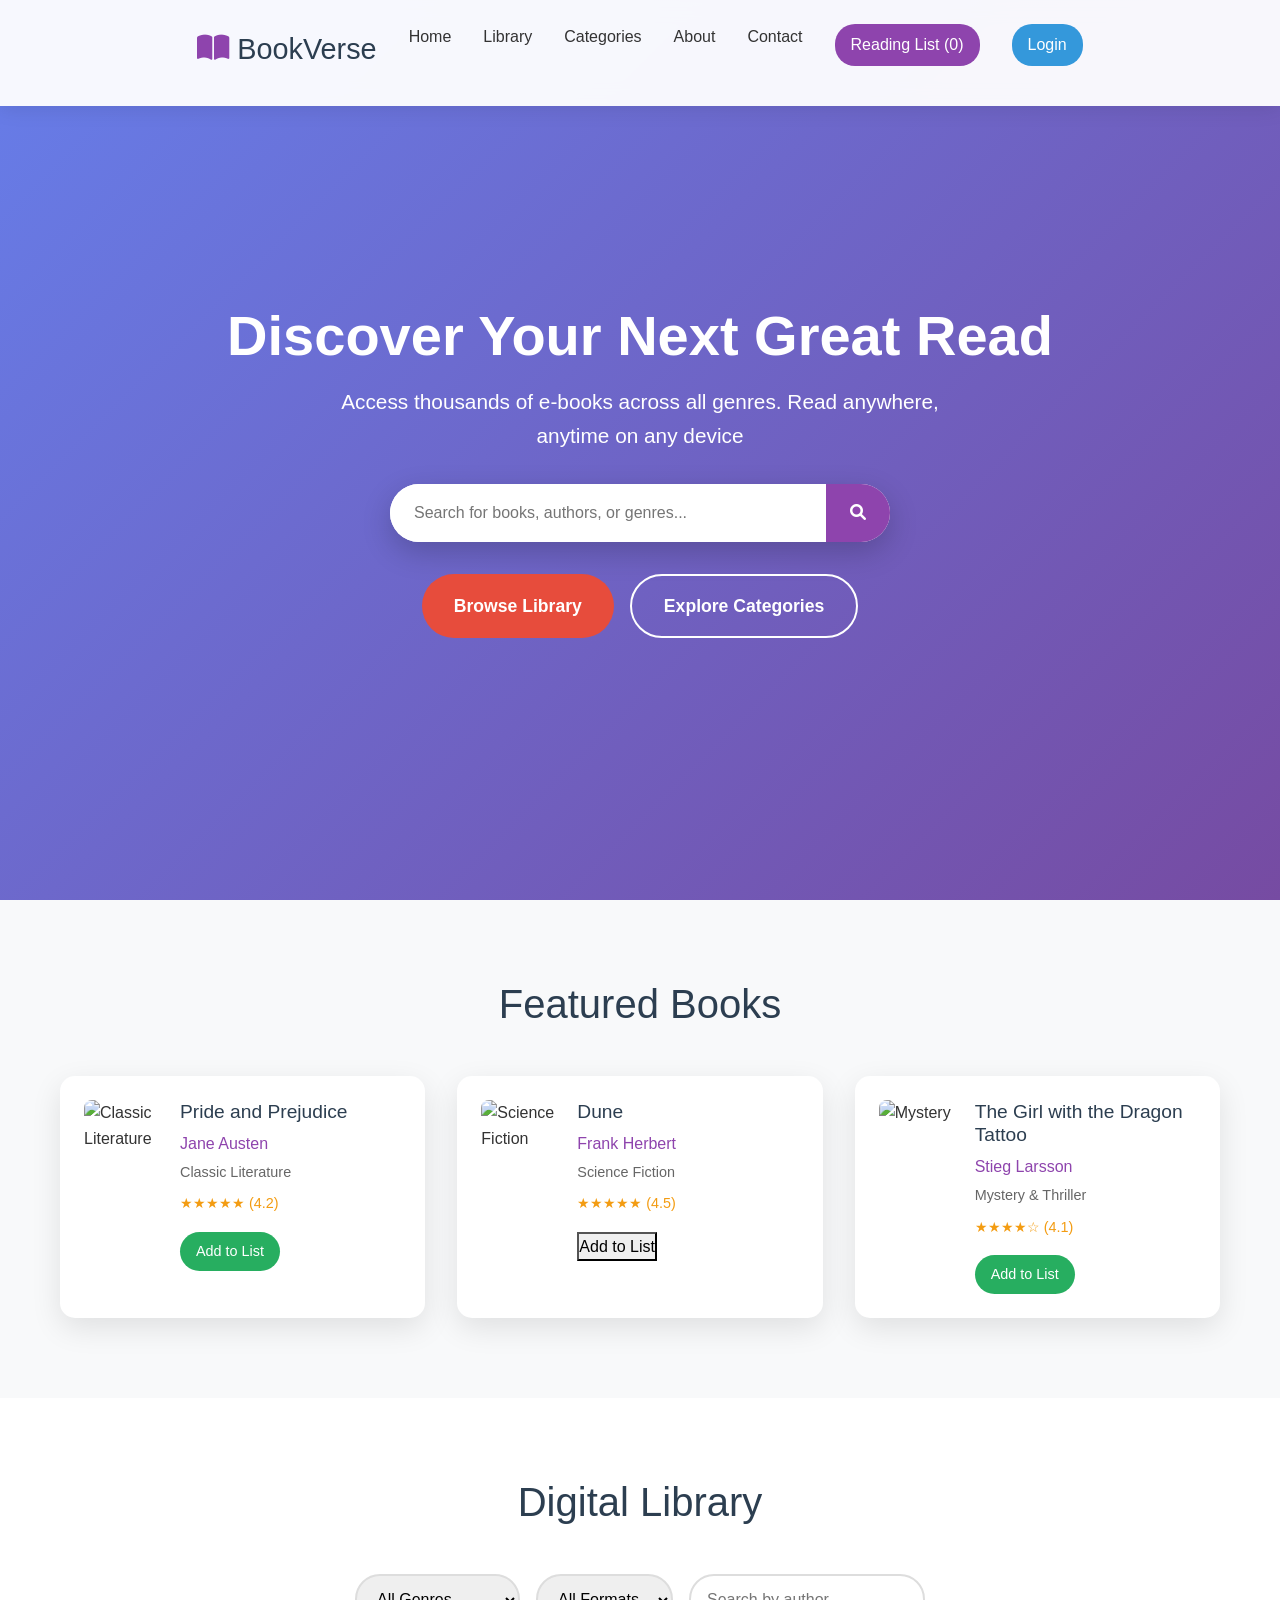
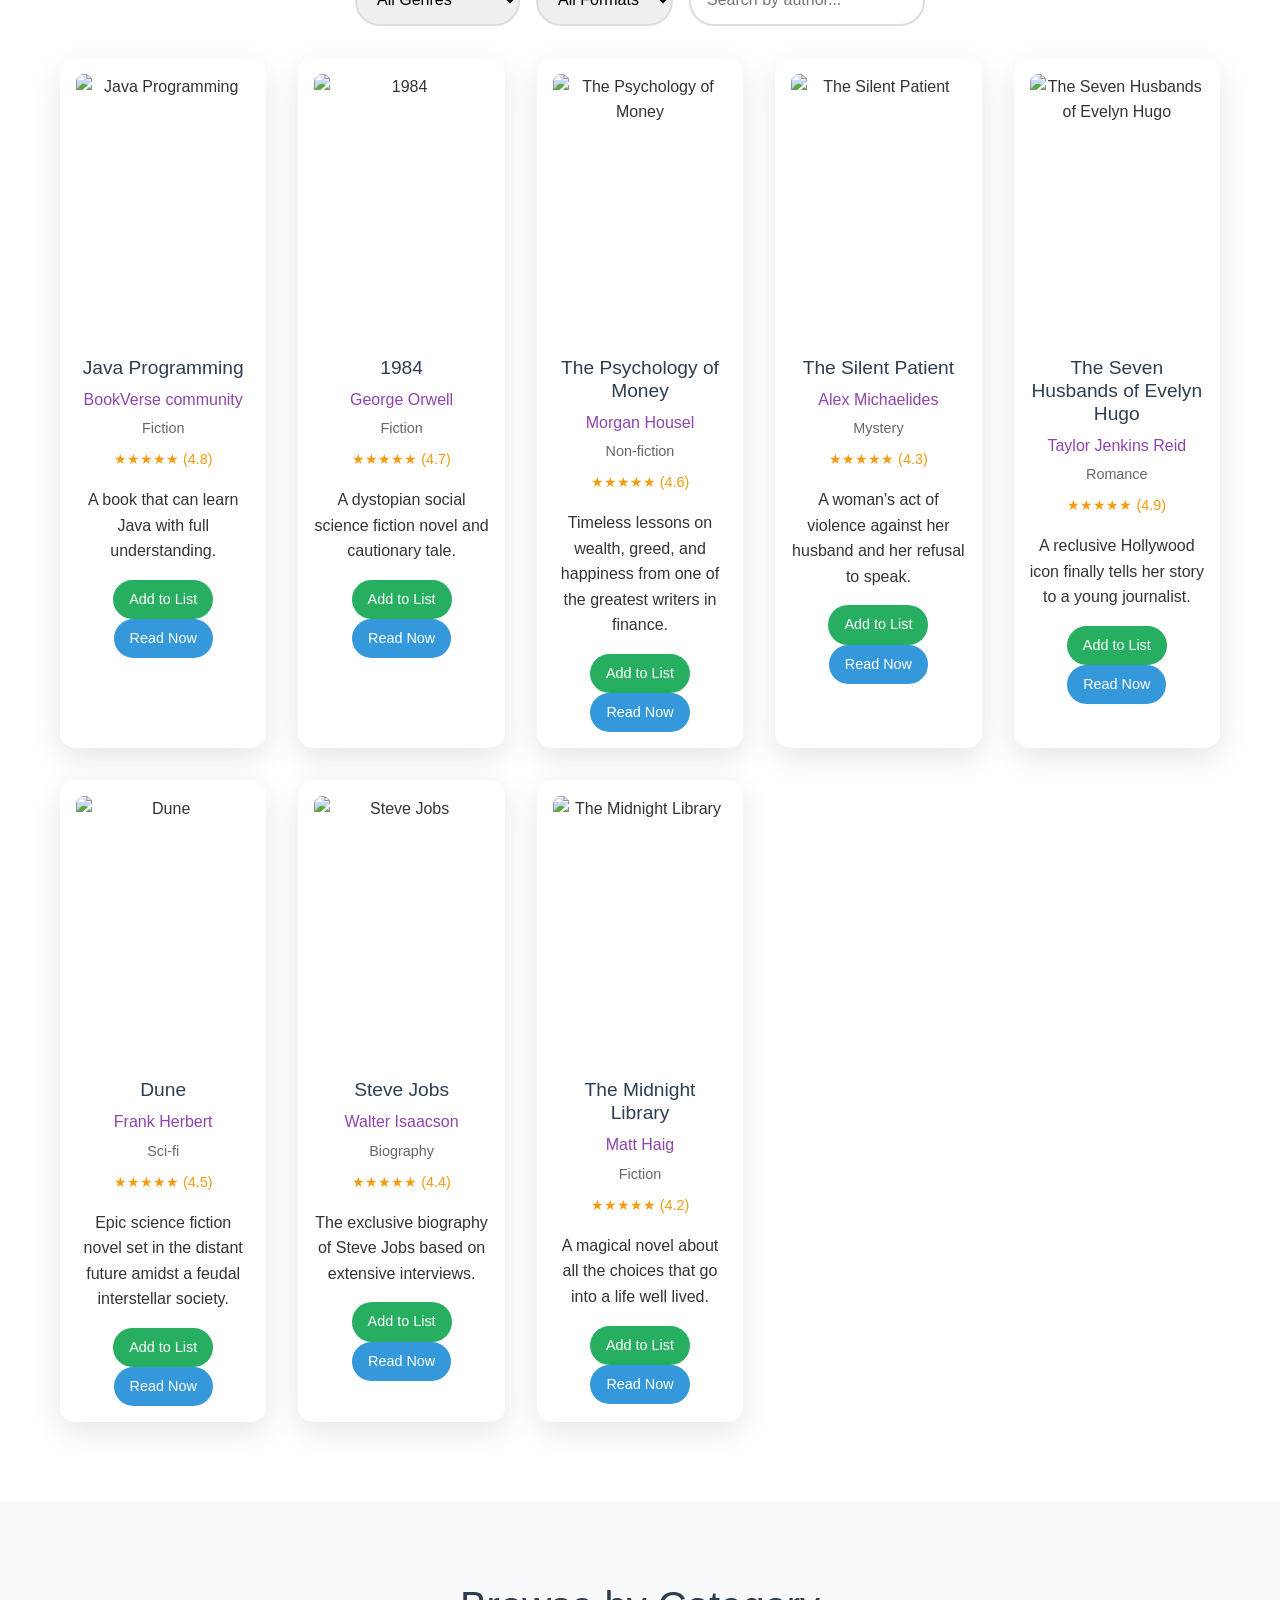
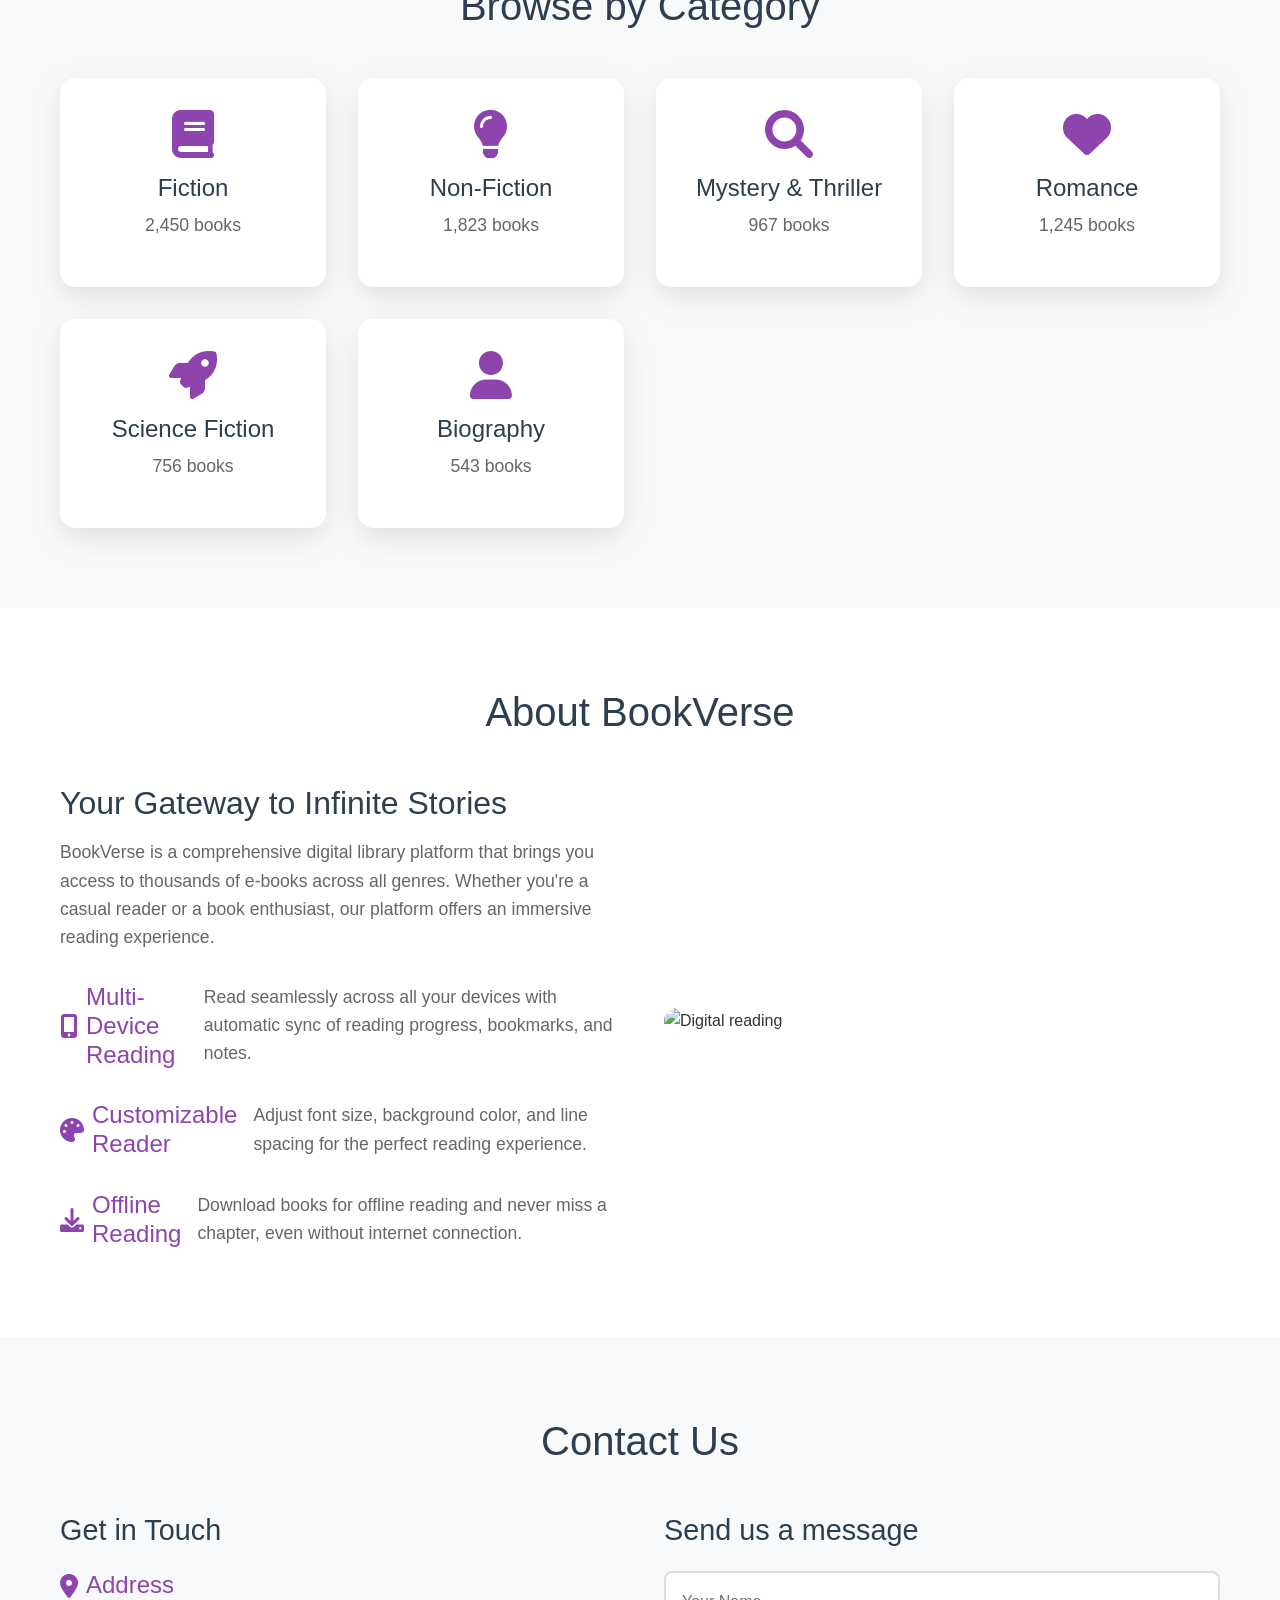
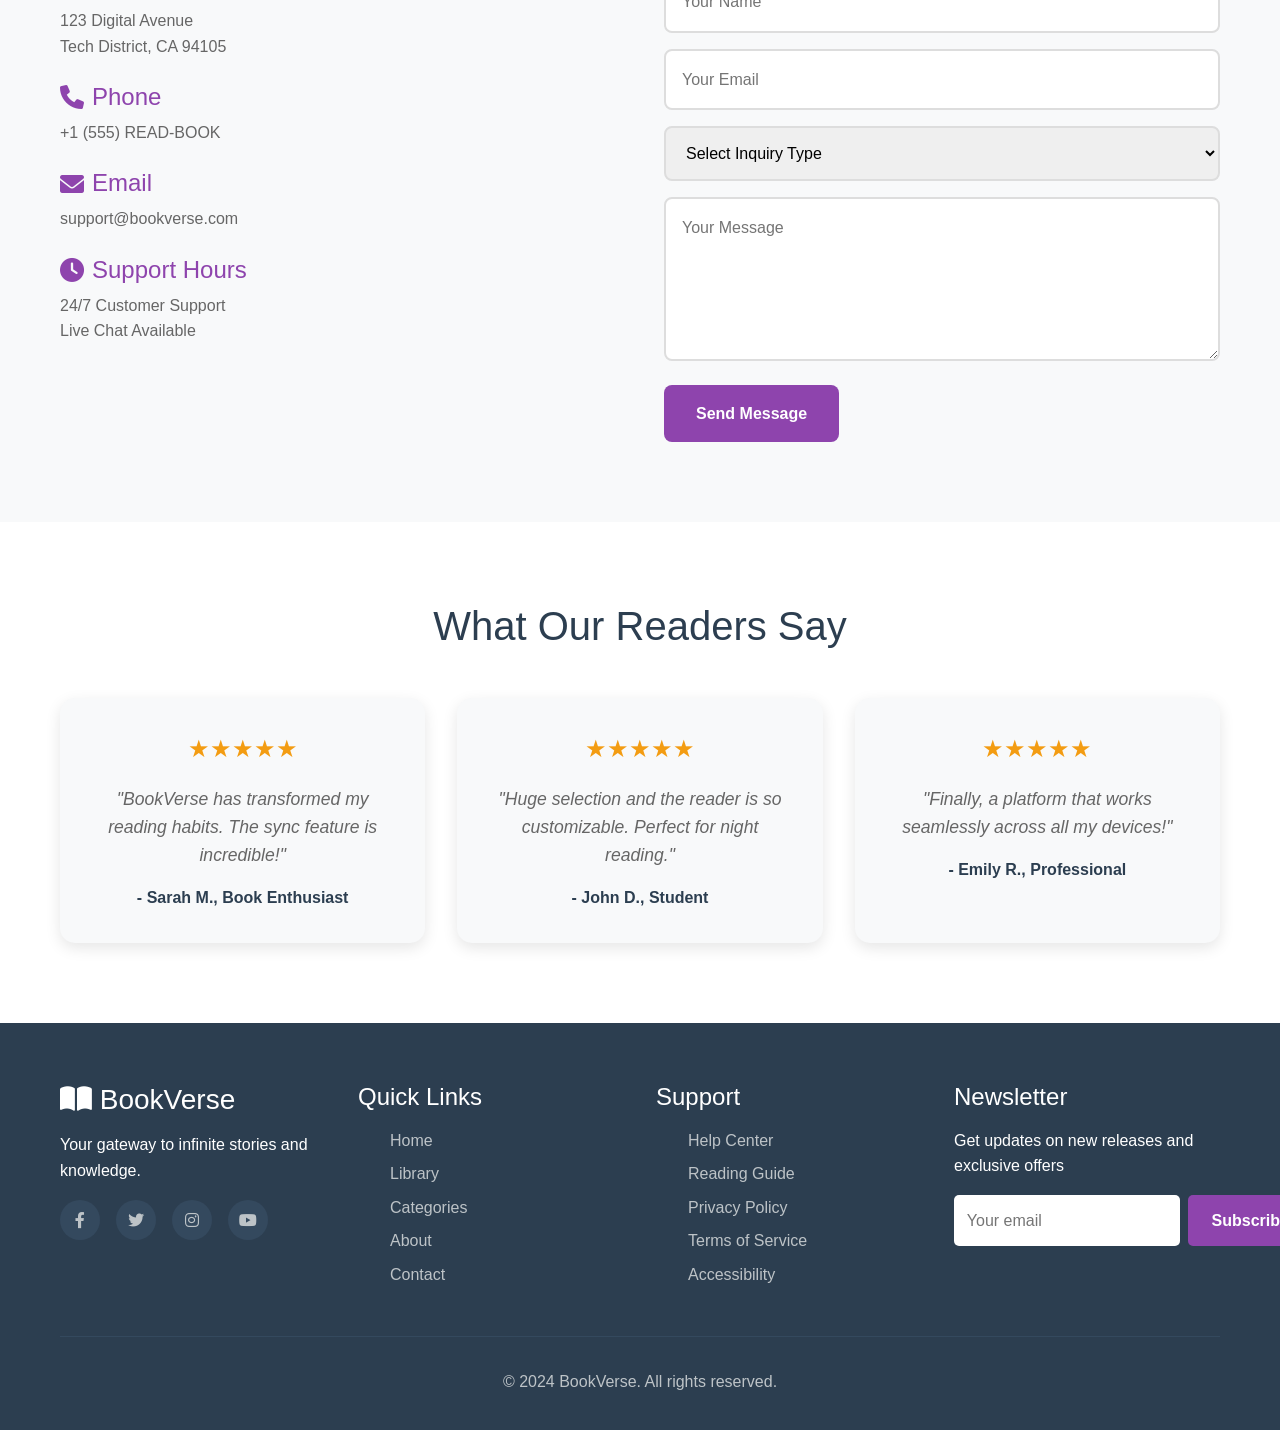
==== commit 402a4175: "update html , css" ====
--- a/index.html
+++ b/index.html
@@ -1,4 +1,4 @@
-<!doctype html>
+<!DOCTYPE html>
 <html lang="en">
   <head>
     <meta charset="UTF-8" />
@@ -13,21 +13,21 @@
       integrity="sha384-4Q6Gf2aSP4eDXB8Miphtr37CMZZQ5oXLH2yaXMJ2w8e2ZtHTl7GptT4jmndRuHDT"
       crossorigin="anonymous"
     />
+    
     <title>BookVerse - Your Digital Library</title>
-    <link rel="stylesheet" href="src/index.css" />
-    <link rel="stylesheet" href="./src/index.css" />
+    <link rel="stylesheet" href="my-ebook/index.css" />
     <link
       rel="stylesheet"
       href="https://cdnjs.cloudflare.com/ajax/libs/font-awesome/6.0.0/css/all.min.css"
     />
-    <link rel="shortcut icon" href="/src/1222.PNG" type="image/x-icon" />
+<link rel="shortcut icon" href="my-ebook/1222.PNG" type="image/x-icon">
   </head>
   <body>
     <!-- Navigation -->
     <nav class="navbar">
       <div class="nav-container">
         <div class="nav-logo">
-          <h2 id="logo"><i class="fas fa-book-open"></i> BookVerse</h2>
+          <h2><i class="fas fa-book-open"></i> BookVerse</h2>
         </div>
         <ul class="nav-menu">
           <li><a href="#home" class="nav-link">Home</a></li>
@@ -49,7 +49,7 @@
         </div>
       </div>
     </nav>
-    <a href="resume.pdf" class="read-now">Read Now</a>
+
     <!-- Home Section -->
     <section id="home" class="hero">
       <div class="hero-content">
@@ -114,7 +114,7 @@
               <p class="genre">Science Fiction</p>
               <div class="rating">★★★★★ (4.5)</div>
               <button
-                class="read-btn"
+                class="read-list-btn"
                 onclick="addToReadingList('Dune', 'Frank Herbert')"
               >
                 Add to List
@@ -133,12 +133,7 @@
               <div class="rating">★★★★☆ (4.1)</div>
               <button
                 class="read-btn"
-                onclick="
-                  addToReadingList(
-                    'The Girl with the Dragon Tattoo',
-                    'Stieg Larsson',
-                  )
-                "
+                onclick="addToReadingList('The Girl with the Dragon Tattoo', 'Stieg Larsson')"
               >
                 Add to List
               </button>
@@ -275,11 +270,11 @@
             <h3>Get in Touch</h3>
             <div class="contact-item">
               <h4><i class="fas fa-map-marker-alt"></i> Address</h4>
-              <p>Bada Darwaja Barachh<br />Panna District, M.P.</p>
+              <p>123 Digital Avenue<br />Tech District, CA 94105</p>
             </div>
             <div class="contact-item">
               <h4><i class="fas fa-phone"></i> Phone</h4>
-              <p>+919691565650</p>
+              <p>+1 (555) READ-BOOK</p>
             </div>
             <div class="contact-item">
               <h4><i class="fas fa-envelope"></i> Email</h4>
@@ -505,159 +500,6 @@
       </div>
     </footer>
 
-    <!-- ===== AUTH MODAL ===== -->
-    <div
-      id="authModal"
-      style="
-        display: none;
-        position: fixed;
-        top: 0;
-        left: 0;
-        width: 100%;
-        height: 100%;
-        background: rgba(0, 0, 0, 0.7);
-        justify-content: center;
-        align-items: center;
-      "
-    >
-      <div
-        style="
-          background: #fff;
-          padding: 25px;
-          width: 320px;
-          border-radius: 8px;
-          position: relative;
-        "
-      >
-        <h2 id="authTitle">Login</h2>
-
-        <input
-          type="email"
-          id="email"
-          placeholder="Email"
-          style="width: 100%; padding: 8px; margin: 8px 0"
-        />
-        <input
-          type="password"
-          id="password"
-          placeholder="Password"
-          style="width: 100%; padding: 8px; margin: 8px 0"
-        />
-
-        <button
-          onclick="login()"
-          style="width: 100%; padding: 8px; background: #111; color: white"
-        >
-          Login
-        </button>
-
-        <p style="margin-top: 10px; font-size: 14px">
-          <span id="toggleText">Don't have account?</span>
-          <a href="#" onclick="toggleAuth()">Sign Up</a>
-        </p>
-
-        <span
-          onclick="closeAuth()"
-          style="position: absolute; top: 10px; right: 15px; cursor: pointer"
-          >✖</span
-        >
-      </div>
-    </div>
-
-    <script src="./src/index.js" defer></script>
-    <script src="./src/Aouth.js" defer></script>
-
-    <script type="module">
-      import { createClient } from "https://cdn.jsdelivr.net/npm/@supabase/supabase-js/+esm";
-
-      const supabaseUrl = "https://gvahwgwyyzjpretlwpmz.supabase.co";
-      const supabaseKey = "eyJhbGciOiJIUzI1NiIsInR5cCI6IkpXVCJ9.eyJpc3MiOiJzdXBhYmFzZSIsInJlZiI6Imd2YWh3Z3d5eXpqcHJldGx3cG16Iiwicm9sZSI6ImFub24iLCJpYXQiOjE3NzE4NTM2NzgsImV4cCI6MjA4NzQyOTY3OH0.nG1lR-WxaRfFDvWyU8lp5PY9XC0Dp9-Yjk_kihLjdqU";
-
-      const supabase = createClient(supabaseUrl, supabaseKey);
-
-      window.supabase = supabase;
-      console.log("Supabase client initialized:");
-
-      document.querySelector(".login-btn").addEventListener("click", function(e){
-  e.preventDefault();
-  document.getElementById("authModal").style.display="flex";
-}); 
-
- 
-let isLogin = true;
-
-function toggleAuth(){
-  isLogin = !isLogin;
-
-  document.getElementById("authTitle").innerText = isLogin ? "Login" : "Sign Up";
-  document.querySelector("#authModal button").innerText = isLogin ? "Login" : "Sign Up";
-  document.getElementById("toggleText").innerText =
-    isLogin ? "Don't have account?" : "Already have account?";
-}
-
-async function login(){
-  const email = document.getElementById("email").value;
-  const password = document.getElementById("password").value;
-
-  if(isLogin){
-    const { data, error } = await window.supabase.auth.signInWithPassword({
-      email, password
-    });
-
-    if(error){
-      alert(error.message);
-    }else{
-      alert("Login Successful!");
-      closeAuth();
-      updateUI();
-    }
-
-  }else{
-    const { data, error } = await window.supabase.auth.signUp({
-      email, password
-    });
-
-    if(error){
-      alert(error.message);
-    }else{
-      alert("Signup Successful! Please verify email.");
-      toggleAuth();
-    }
-  }
-}
-
-async function logout(){
-  await window.supabase.auth.signOut();
-  alert("Logged Out");
-  updateUI();
-}
-
-function closeAuth(){
-  document.getElementById("authModal").style.display="none";
-}
-
-async function updateUI(){
-  const { data } = await window.supabase.auth.getUser();
-
-  const loginBtn = document.querySelector(".login-btn");
-
-  if(data.user){
-    loginBtn.innerText = "Logout";
-    loginBtn.onclick = function(e){
-      e.preventDefault();
-      logout();
-    }
-  }else{
-    loginBtn.innerText = "Login";
-    loginBtn.onclick = function(e){
-      e.preventDefault();
-      document.getElementById("authModal").style.display="flex";
-    }
-  }
-}
-
-updateUI();
- 
-    </script>
+    <script src="my-ebook/index.js" defer></script>
   </body>
-</html>
+</html>
--- a/my-ebook/index.css
+++ b/my-ebook/index.css
@@ -0,0 +1,1079 @@
+
+* {
+    margin: 0;
+    padding: 0;
+    box-sizing: border-box;
+}
+
+html {
+    height: 100%;
+    width: 100%;
+    scroll-behavior: smooth;
+}
+
+body {
+    font-family: 'Segoe UI', Tahoma, Geneva, Verdana, sans-serif;
+    line-height: 1.6;
+    color: #333;
+}
+
+.container {
+    max-width: 1200px;
+    margin: 0 auto;
+    padding: 0 20px;
+}
+
+/* Navigation */
+.navbar {
+    background: rgba(255, 255, 255, 0.95);
+    backdrop-filter: blur(10px);
+    box-shadow: 0 2px 20px rgba(0,0,0,0.1);
+    position: fixed;
+    top: 0;
+    width: 100%;
+    z-index: 1000;
+}
+
+
+.nav-container {
+     max-width: 1200px;
+    margin: 0 auto;
+    padding: 1rem 20px;
+    display: flex;
+    justify-content: space-between;
+    align-items: center;
+}
+
+.nav-logo h2 {
+    color: #2c3e50;
+    font-size: 1.8rem;
+    display: flex;
+    align-items: center;
+    gap: 0.5rem;
+}
+
+.nav-logo i {
+    color: #8e44ad;
+}
+
+.nav-menu {
+    display: flex;
+    list-style: none;
+    gap: 2rem;
+}
+
+.nav-link {
+    text-decoration: none;
+    color: #333;
+    font-weight: 500;
+    transition: color 0.3s ease;
+}
+
+.nav-link:hover {
+    color: #8e44ad;
+}
+
+.reading-list-btn {
+    background: #8e44ad;
+    color: white !important;
+    padding: 0.5rem 1rem;
+    border-radius: 20px;
+    transition: background 0.3s ease;
+}
+
+.reading-list-btn:hover {
+    background: #7d3c98;
+}
+
+.login-btn {
+    background: #3498db;
+    color: white !important;
+    padding: 0.5rem 1rem;
+    border-radius: 20px;
+    transition: background 0.3s ease;
+}
+
+.login-btn:hover {
+    background: #2980b9;
+}
+.nav-menu.active {
+    display:flex;
+}
+
+.hamburger {
+    display: none;
+    flex-direction: column;
+    cursor: pointer;
+}
+
+.hamburger span {
+    width: 25px;
+    height: 3px;
+    background: #333;
+    margin: 3px 0;
+    transition: 0.3s;
+}
+
+/* Hero Section */
+.hero {
+    background: linear-gradient(135deg, #667eea 0%, #764ba2 100%);
+    color: white;
+    padding: 120px 0 80px;
+    text-align: center;
+    min-height: 100vh;
+    display: flex;
+    align-items: center;
+    justify-content: center;
+}
+
+.hero-content h1 {
+    font-size: 3.5rem;
+    margin-bottom: 1rem;
+    font-weight: 700;
+}
+
+.hero-content p {
+    font-size: 1.3rem;
+    margin-bottom: 2rem;
+    max-width: 600px;
+    margin-left: auto;
+    margin-right: auto;
+}
+
+.search-container {
+    display: flex;
+    max-width: 500px;
+    margin: 0 auto 2rem;
+    background: white;
+    border-radius: 50px;
+    overflow: hidden;
+    box-shadow: 0 10px 30px rgba(0,0,0,0.2);
+}
+
+.search-container input {
+    flex: 1;
+    padding: 1rem 1.5rem;
+    border: none;
+    font-size: 1rem;
+    outline: none;
+    color: #333;
+}
+
+.search-container button {
+    background: #8e44ad;
+    color: white;
+    border: none;
+    padding: 1rem 1.5rem;
+    cursor: pointer;
+    transition: background 0.3s ease;
+}
+
+.search-container button:hover {
+    background: #7d3c98;
+}
+
+.hero-buttons {
+    display: flex;
+    gap: 1rem;
+    justify-content: center;
+    flex-wrap: wrap;
+}
+
+.cta-btn {
+    background: #e74c3c;
+    color: white;
+    border: none;
+    padding: 1rem 2rem;
+    font-size: 1.1rem;
+    border-radius: 50px;
+    cursor: pointer;
+    transition: all 0.3s ease;
+    font-weight: 600;
+}
+
+.cta-btn:hover {
+    background: #c0392b;
+    transform: translateY(-2px);
+}
+
+.cta-btn.secondary {
+    background: transparent;
+    border: 2px solid white;
+}
+
+.cta-btn.secondary:hover {
+    background: white;
+    color: #8e44ad;
+}
+
+/* Featured Books */
+.featured-books {
+    padding: 80px 0;
+    background: #f8f9fa;
+}
+
+.featured-books h2 {
+    text-align: center;
+    font-size: 2.5rem;
+    margin-bottom: 3rem;
+    color: #2c3e50;
+}
+
+.books-slider {
+    display: grid;
+    grid-template-columns: repeat(auto-fit, minmax(300px, 1fr));
+    gap: 2rem;
+}
+
+.book-card {
+    background: white;
+    border-radius: 15px;
+    overflow: hidden;
+    box-shadow: 0 10px 30px rgba(0,0,0,0.1);
+    transition: transform 0.3s ease;
+    display: flex;
+    padding: 1.5rem;
+    gap: 1rem;
+}
+
+.book-card:hover {
+    transform: translateY(-5px);
+}
+
+.book-card img {
+    width: 80px;
+    height: 120px;
+    object-fit: cover;
+    border-radius: 8px;
+    flex-shrink: 0;
+}
+
+.book-info {
+    flex: 1;
+}
+
+.book-info h3 {
+    font-size: 1.2rem;
+    color: #2c3e50;
+    margin-bottom: 0.5rem;
+}
+
+.book-info .author {
+    color: #8e44ad;
+    font-weight: 500;
+    margin-bottom: 0.3rem;
+}
+
+.book-info .genre {
+    color: #666;
+    font-size: 0.9rem;
+    margin-bottom: 0.5rem;
+}
+
+.rating {
+    color: #f39c12;
+    font-size: 0.9rem;
+    margin-bottom: 1rem;
+}
+
+.read-btn {
+    background: #27ae60;
+    color: white;
+    border: none;
+    padding: 0.5rem 1rem;
+    border-radius: 20px;
+    cursor: pointer;
+    font-size: 0.9rem;
+    font-weight: 500;
+    transition: background 0.3s ease;
+}
+
+.read-btn:hover {
+    background: #229954;
+}
+
+/* Library Section */
+.library {
+    padding: 80px 0;
+    background: white;
+}
+
+.library h2 {
+    text-align: center;
+    font-size: 2.5rem;
+    margin-bottom: 3rem;
+    color: #2c3e50;
+}
+
+.library-filters {
+    display: flex;
+    gap: 1rem;
+    margin-bottom: 2rem;
+    flex-wrap: wrap;
+    justify-content: center;
+}
+
+.library-filters select,
+.library-filters input {
+    padding: 0.7rem 1rem;
+    border: 2px solid #ddd;
+    border-radius: 25px;
+    font-size: 1rem;
+    outline: none;
+    transition: border-color 0.3s ease;
+}
+
+.library-filters select:focus,
+.library-filters input:focus {
+    border-color: #8e44ad;
+}
+
+.books-grid {
+    display: grid;
+    grid-template-columns: repeat(auto-fill, minmax(200px, 1fr));
+    gap: 2rem;
+}
+
+.book-card.grid-item {
+    flex-direction: column;
+    text-align: center;
+    padding: 1rem;
+}
+
+.book-card.grid-item img {
+    width: 100%;
+    height: 250px;
+    margin-bottom: 1rem;
+}
+
+/* Categories Section */
+.categories {
+    padding: 80px 0;
+    background: #f8f9fa;
+}
+
+.categories h2 {
+    text-align: center;
+    font-size: 2.5rem;
+    margin-bottom: 3rem;
+    color: #2c3e50;
+}
+
+.category-grid {
+    display: grid;
+    grid-template-columns: repeat(auto-fit, minmax(250px, 1fr));
+    gap: 2rem;
+}
+
+.category-card {
+    background: white;
+    padding: 2rem;
+    border-radius: 15px;
+    text-align: center;
+    box-shadow: 0 10px 30px rgba(0,0,0,0.1);
+    transition: transform 0.3s ease;
+    cursor: pointer;
+}
+
+.category-card:hover {
+    transform: translateY(-5px);
+}
+
+.category-card i {
+    font-size: 3rem;
+    color: #8e44ad;
+    margin-bottom: 1rem;
+}
+
+.category-card h3 {
+    font-size: 1.5rem;
+    color: #2c3e50;
+    margin-bottom: 0.5rem;
+}
+
+.category-card p {
+    color: #666;
+    font-size: 1.1rem;
+}
+
+/* About Section */
+.about {
+    padding: 80px 0;
+    background: white;
+}
+
+.about h2 {
+    text-align: center;
+    font-size: 2.5rem;
+    margin-bottom: 3rem;
+    color: #2c3e50;
+}
+
+.about-content {
+    display: grid;
+    grid-template-columns: 1fr 1fr;
+    gap: 3rem;
+    align-items: center;
+}
+
+.about-text h3 {
+    font-size: 2rem;
+    margin-bottom: 1rem;
+    color: #2c3e50;
+}
+
+.about-text p {
+    font-size: 1.1rem;
+    margin-bottom: 2rem;
+    color: #666;
+}
+
+.platform-features {
+    display: flex;
+    flex-direction: column;
+    gap: 1.5rem;
+}
+
+.feature {
+    display: flex;
+    align-items: flex-start;
+    gap: 1rem;
+}
+
+.feature h4 {
+    color: #8e44ad;
+    margin-bottom: 0.5rem;
+    display: flex;
+    align-items: center;
+    gap: 0.5rem;
+}
+
+.feature i {
+    color: #8e44ad;
+}
+
+.feature p {
+    color: #666;
+    margin-bottom: 0;
+}
+
+.about-image img {
+    width: 100%;
+    height: 400px;
+    object-fit: cover;
+    border-radius: 15px;
+}
+
+/* Contact Section */
+.contact {
+    padding: 80px 0;
+    background: #f8f9fa;
+}
+
+.contact h2 {
+    text-align: center;
+    font-size: 2.5rem;
+    margin-bottom: 3rem;
+    color: #2c3e50;
+}
+
+.contact-content {
+    display: grid;
+    grid-template-columns: 1fr 1fr;
+    gap: 3rem;
+}
+
+.contact-info h3 {
+    font-size: 1.8rem;
+    margin-bottom: 1.5rem;
+    color: #2c3e50;
+}
+
+.contact-item {
+    margin-bottom: 1.5rem;
+}
+
+.contact-item h4 {
+    color: #8e44ad;
+    margin-bottom: 0.5rem;
+    display: flex;
+    align-items: center;
+    gap: 0.5rem;
+}
+
+.contact-item p {
+    color: #666;
+}
+
+.contact-form h3 {
+    font-size: 1.8rem;
+    margin-bottom: 1.5rem;
+    color: #2c3e50;
+}
+
+.contact-form input,
+.contact-form textarea,
+.contact-form select {
+    width: 100%;
+    padding: 1rem;
+    margin-bottom: 1rem;
+    border: 2px solid #ddd;
+    border-radius: 8px;
+    font-size: 1rem;
+    outline: none;
+    transition: border-color 0.3s ease;
+}
+
+.contact-form input:focus,
+.contact-form textarea:focus,
+.contact-form select:focus {
+    border-color: #8e44ad;
+}
+
+.contact-form button {
+    background: #8e44ad;
+    color: white;
+    border: none;
+    padding: 1rem 2rem;
+    border-radius: 8px;
+    cursor: pointer;
+    font-size: 1rem;
+    font-weight: 600;
+    transition: background 0.3s ease;
+}
+
+.contact-form button:hover {
+    background: #7d3c98;
+}
+
+/* Modal Styles */
+.modal {
+    display: none;
+    position: fixed;
+    z-index: 2000;
+    left: 0;
+    top: 0;
+    width: 100%;
+    height: 100%;
+    background-color: rgba(0,0,0,0.5);
+}
+
+.modal-content {
+    background-color: #fefefe;
+    margin: 5% auto;
+    padding: 30px;
+    border-radius: 15px;
+    width: 90%;
+    max-width: 600px;
+    position: relative;
+    max-height: 80vh;
+    overflow-y: auto;
+}
+
+.close {
+    color: #aaa;
+    float: right;
+    font-size: 28px;
+    font-weight: bold;
+    cursor: pointer;
+    position: absolute;
+    right: 20px;
+    top: 15px;
+}
+
+.close:hover {
+    color: #333;
+}
+
+/* Reading List Modal */
+.reading-list-item {
+    display: flex;
+    justify-content: space-between;
+    align-items: center;
+    padding: 1rem;
+    border-bottom: 1px solid #eee;
+    background: #f8f9fa;
+    margin-bottom: 0.5rem;
+    border-radius: 8px;
+}
+
+.reading-actions {
+    display: flex;
+    gap: 1rem;
+    justify-content: flex-end;
+    margin-top: 2rem;
+}
+
+.reading-actions button {
+    padding: 0.8rem 1.5rem;
+    border: none;
+    border-radius: 25px;
+    cursor: pointer;
+    font-weight: 600;
+    transition: all 0.3s ease;
+}
+
+#clear-list {
+    background: #e74c3c;
+    color: white;
+}
+
+#clear-list:hover {
+    background: #c0392b;
+}
+
+#start-reading {
+    background: #27ae60;
+    color: white;
+}
+
+#start-reading:hover {
+    background: #229954;
+}
+
+/* Login Modal */
+.auth-tabs {
+    display: flex;
+    margin-bottom: 2rem;
+    border-bottom: 2px solid #eee;
+}
+
+.tab-btn {
+    flex: 1;
+    padding: 1rem;
+    border: none;
+    background: none;
+    cursor: pointer;
+    font-weight: 600;
+    transition: all 0.3s ease;
+}
+
+.tab-btn.active {
+    color: #8e44ad;
+    border-bottom: 2px solid #8e44ad;
+}
+
+.auth-tab {
+    display: none;
+}
+
+.auth-tab.active {
+    display: block;
+}
+
+.auth-tab input {
+    width: 100%;
+    padding: 1rem;
+    margin-bottom: 1rem;
+    border: 2px solid #ddd;
+    border-radius: 8px;
+    font-size: 1rem;
+    outline: none;
+    transition: border-color 0.3s ease;
+}
+
+.auth-tab input:focus {
+    border-color: #8e44ad;
+}
+
+.auth-tab button[type="submit"] {
+    width: 100%;
+    background: #8e44ad;
+    color: white;
+    border: none;
+    padding: 1rem;
+    border-radius: 8px;
+    font-size: 1rem;
+    font-weight: 600;
+    cursor: pointer;
+    margin-bottom: 1rem;
+    transition: background 0.3s ease;
+}
+
+.auth-tab button[type="submit"]:hover {
+    background: #7d3c98;
+}
+
+.checkbox-label {
+    display: flex;
+    align-items: center;
+    gap: 0.5rem;
+    margin-bottom: 1rem;
+    font-size: 0.9rem;
+}
+
+.social-login {
+    margin-top: 1rem;
+}
+
+.social-btn {
+    width: 100%;
+    padding: 1rem;
+    border: 2px solid #ddd;
+    border-radius: 8px;
+    background: white;
+    cursor: pointer;
+    margin-bottom: 0.5rem;
+    font-weight: 600;
+    transition: all 0.3s ease;
+    display: flex;
+    align-items: center;
+    justify-content: center;
+    gap: 0.5rem;
+}
+
+.social-btn:hover {
+    border-color: #8e44ad;
+}
+
+.social-btn.google:hover {
+    background: #f8f9fa;
+}
+
+.social-btn.facebook:hover {
+    background: #f0f2f5;
+}
+
+/* E-book Reader Modal */
+.reader-modal .modal-content {
+    width: 95%;
+    max-width: 1000px;
+    height: 90vh;
+    max-height: none;
+    padding: 0;
+    display: flex;
+    flex-direction: column;
+}
+
+.reader-container {
+    display: flex;
+    flex-direction: column;
+    height: 100%;
+}
+
+.reader-header {
+    display: flex;
+    justify-content: space-between;
+    align-items: center;
+    padding: 1rem 2rem;
+    background: #f8f9fa;
+    border-bottom: 1px solid #ddd;
+}
+
+.reader-controls {
+    display: flex;
+    gap: 0.5rem;
+}
+
+.reader-controls button {
+    padding: 0.5rem;
+    border: none;
+    background: #8e44ad;
+    color: white;
+    border-radius: 4px;
+    cursor: pointer;
+    transition: background 0.3s ease;
+}
+
+.reader-controls button:hover {
+    background: #7d3c98;
+}
+
+.reader-content {
+    flex: 1;
+    padding: 2rem;
+    overflow-y: auto;
+    font-size: 1.1rem;
+    line-height: 1.8;
+    background: white;
+}
+
+.reader-footer {
+    padding: 1rem 2rem;
+    background: #f8f9fa;
+    border-top: 1px solid #ddd;
+}
+
+.reading-progress {
+    display: flex;
+    align-items: center;
+    gap: 1rem;
+}
+
+.progress-bar {
+    flex: 1;
+    height: 6px;
+    background: #ddd;
+    border-radius: 3px;
+    overflow: hidden;
+}
+
+.progress-fill {
+    height: 100%;
+    background: #8e44ad;
+    transition: width 0.3s ease;
+}
+
+/* Reviews Section */
+.reviews {
+    padding: 80px 0;
+    background: white;
+}
+
+.reviews h2 {
+    text-align: center;
+    font-size: 2.5rem;
+    margin-bottom: 3rem;
+    color: #2c3e50;
+}
+
+.review-grid {
+    display: grid;
+    grid-template-columns: repeat(auto-fit, minmax(300px, 1fr));
+    gap: 2rem;
+}
+
+.review {
+    background: #f8f9fa;
+    padding: 2rem;
+    border-radius: 15px;
+    text-align: center;
+    box-shadow: 0 5px 15px rgba(0,0,0,0.1);
+}
+
+.stars {
+    color: #f39c12;
+    font-size: 1.5rem;
+    margin-bottom: 1rem;
+}
+
+.review p {
+    font-style: italic;
+    margin-bottom: 1rem;
+    color: #666;
+    font-size: 1.1rem;
+}
+
+.review span {
+    font-weight: 600;
+    color: #2c3e50;
+}
+
+/* Footer */
+.footer {
+    background: #2c3e50;
+    color: white;
+    padding: 60px 0 20px;
+}
+
+.footer-content {
+    display: grid;
+    grid-template-columns: repeat(auto-fit, minmax(250px, 1fr));
+    gap: 2rem;
+    margin-bottom: 2rem;
+}
+
+.footer-section h3,
+.footer-section h4 {
+    margin-bottom: 1rem;
+}
+
+.footer-section ul {
+    list-style: none;
+}
+
+.footer-section ul li {
+    margin-bottom: 0.5rem;
+}
+
+.footer-section a {
+    color: #bdc3c7;
+    text-decoration: none;
+    transition: color 0.3s ease;
+}
+
+.footer-section a:hover {
+    color: white;
+}
+
+.social-links {
+    display: flex;
+    gap: 1rem;
+    margin-top: 1rem;
+}
+
+.social-links a {
+    width: 40px;
+    height: 40px;
+    background: #34495e;
+    border-radius: 50%;
+    display: flex;
+    align-items: center;
+    justify-content: center;
+    transition: background 0.3s ease;
+}
+
+.social-links a:hover {
+    background: #8e44ad;
+}
+
+.newsletter {
+    display: flex;
+    gap: 0.5rem;
+    margin-top: 1rem;
+}
+
+.newsletter input {
+    flex: 1;
+    padding: 0.8rem;
+    border: none;
+    border-radius: 5px;
+}
+
+.newsletter button {
+    background: #8e44ad;
+    color: white;
+    border: none;
+    padding: 0.8rem 1.5rem;
+    border-radius: 5px;
+    cursor: pointer;
+    font-weight: 600;
+    transition: background 0.3s ease;
+}
+
+.newsletter button:hover {
+    background: #7d3c98;
+}
+
+.footer-bottom {
+    text-align: center;
+    padding-top: 2rem;
+    border-top: 1px solid #34495e;
+    color: #bdc3c7;
+}
+@media (max-width: 1200px) {
+    .nav-container {
+        padding: 1rem 20px;
+        margin: 1rem;
+    }
+    .hero-content h1 {
+        font-size: 3rem;
+    }
+    
+    .books-slider {
+        grid-template-columns: repeat(auto-fit, minmax(250px, 1fr));
+    }
+    
+    .about-content,
+    .contact-content {
+        grid-template-columns: 1fr;
+    }
+    
+    .about-image img {
+        height: auto;
+    }
+    
+}
+
+/* Responsive Design */
+@media (max-width: 900px) {
+
+    .hamburger {
+        position: absolute;
+        display: flex;
+        right: 2rem;
+    }    
+    .nav-logo{
+        position: absolute;
+        left: 2rem;
+    }
+    .nav-menu {
+        display:none;
+        flex-direction: column;
+        background: rgba(255, 255, 255, 0.95);
+        backdrop-filter: blur(10px);
+        position: absolute;
+        top: 4.9em;rem;
+        right: 0%;
+        padding: 1rem;
+        border-radius: 10px;
+        box-shadow: 0 2px 20px rgba(0,0,0,0.1);
+
+    }
+  
+    .hero-content h1 {
+        font-size: 2.5rem;
+        
+    }
+    
+    .hero-buttons {
+        align-items: center;
+    }
+ 
+    .about-content,
+    .contact-content {
+        grid-template-columns: 1fr;
+    }
+    
+    .newsletter {
+        flex-direction: column;
+    }
+    
+    .library-filters {
+        flex-direction: column;
+        align-items: center;
+    }
+    
+    .books-slider {
+        grid-template-columns: 1fr;
+    }
+    
+    .book-card {
+        flex-direction: column;
+        text-align: center;
+    }
+    
+    .book-card img {
+        width: 120px;
+        height: 180px;
+        margin: 0 auto 1rem;
+    }
+}
+
+@media (max-width: 480px) {
+
+    
+    .hero-content h1 {
+        font-size: 2rem;
+    }
+    
+    .hero-content p {
+        font-size: 1rem;
+    }
+    
+    .modal-content {
+        margin: 10% auto;
+        width: 95%;
+    }
+    
+    .reader-modal .modal-content {
+        height: 95vh;
+    }
+    
+    .category-grid {
+        grid-template-columns: 1fr;
+    }
+}
+
+/* Dark theme for reader */
+.reader-content.dark {
+    background: #2c3e50;
+    color: #ecf0f1;
+}
+
+.reader-content.dark .reader-header,
+.reader-content.dark .reader-footer {
+    background: #34495e;
+    color: #ecf0f1;
+}
+
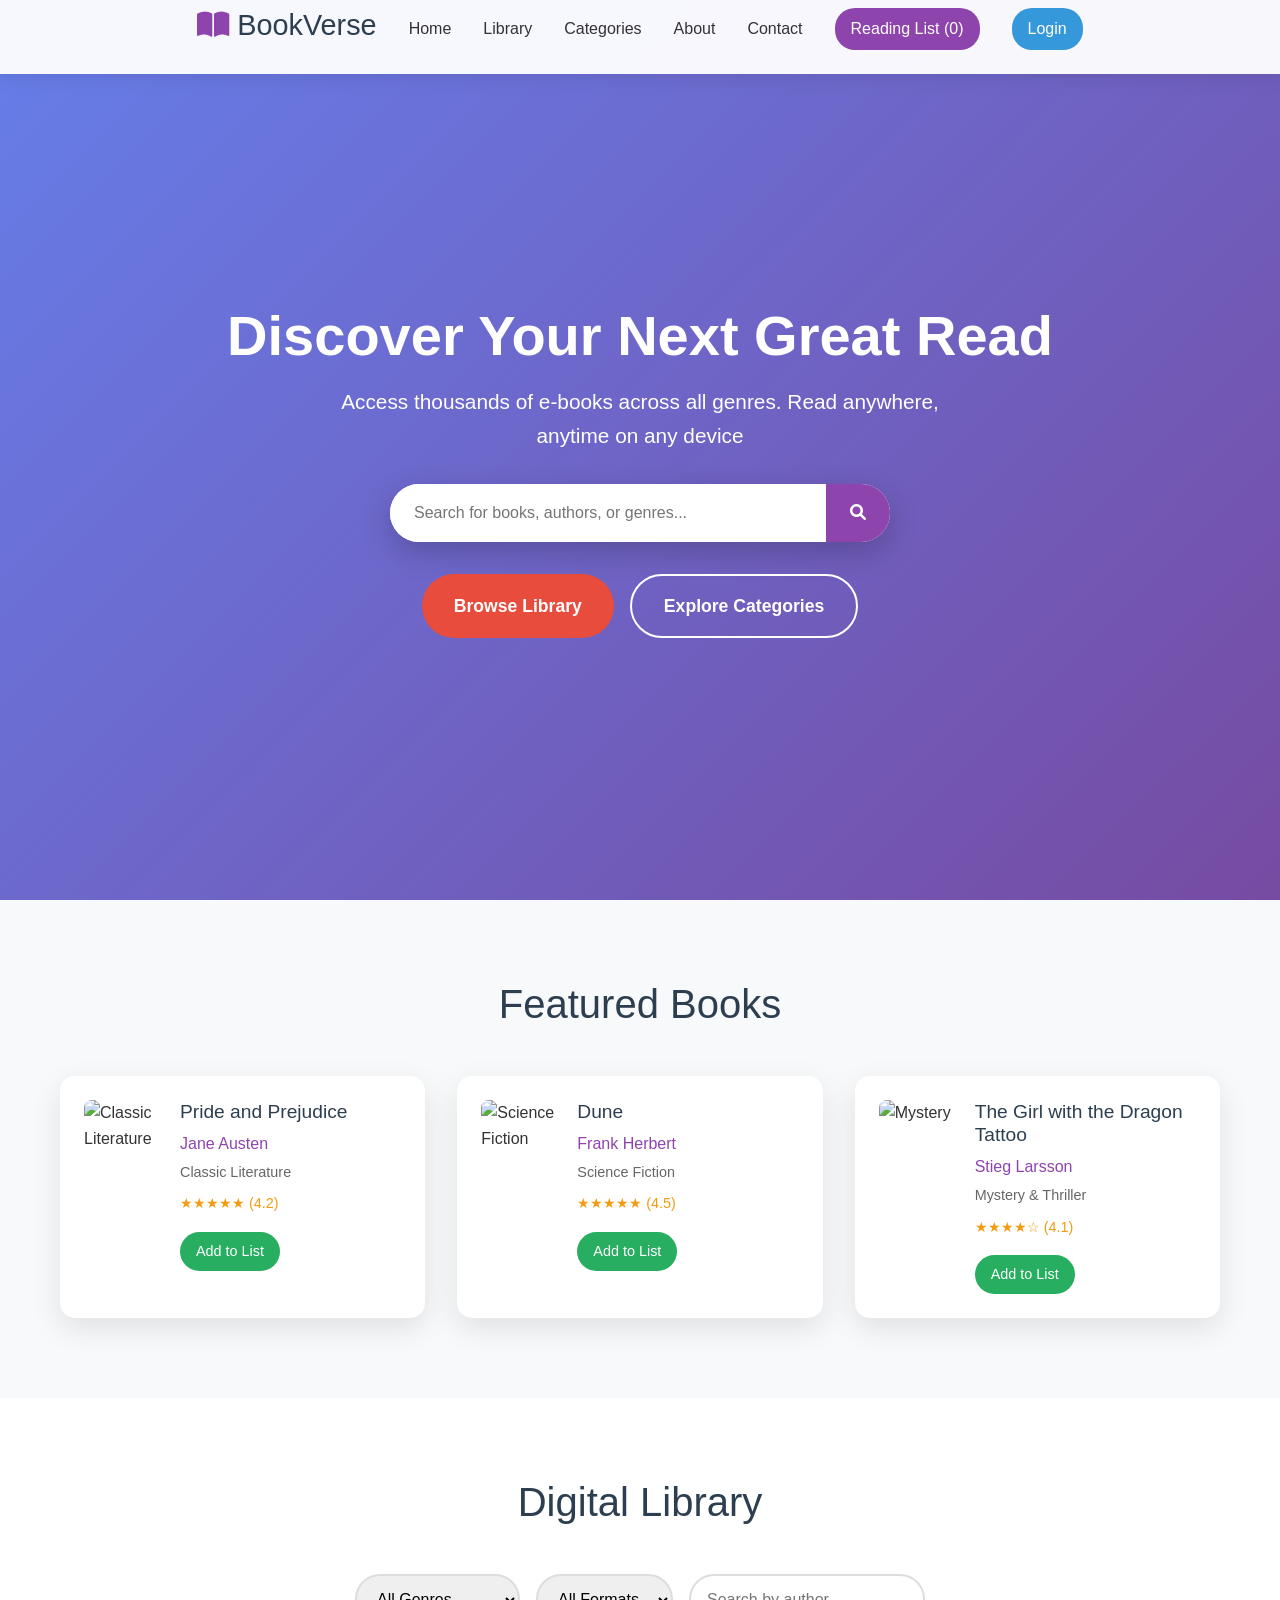
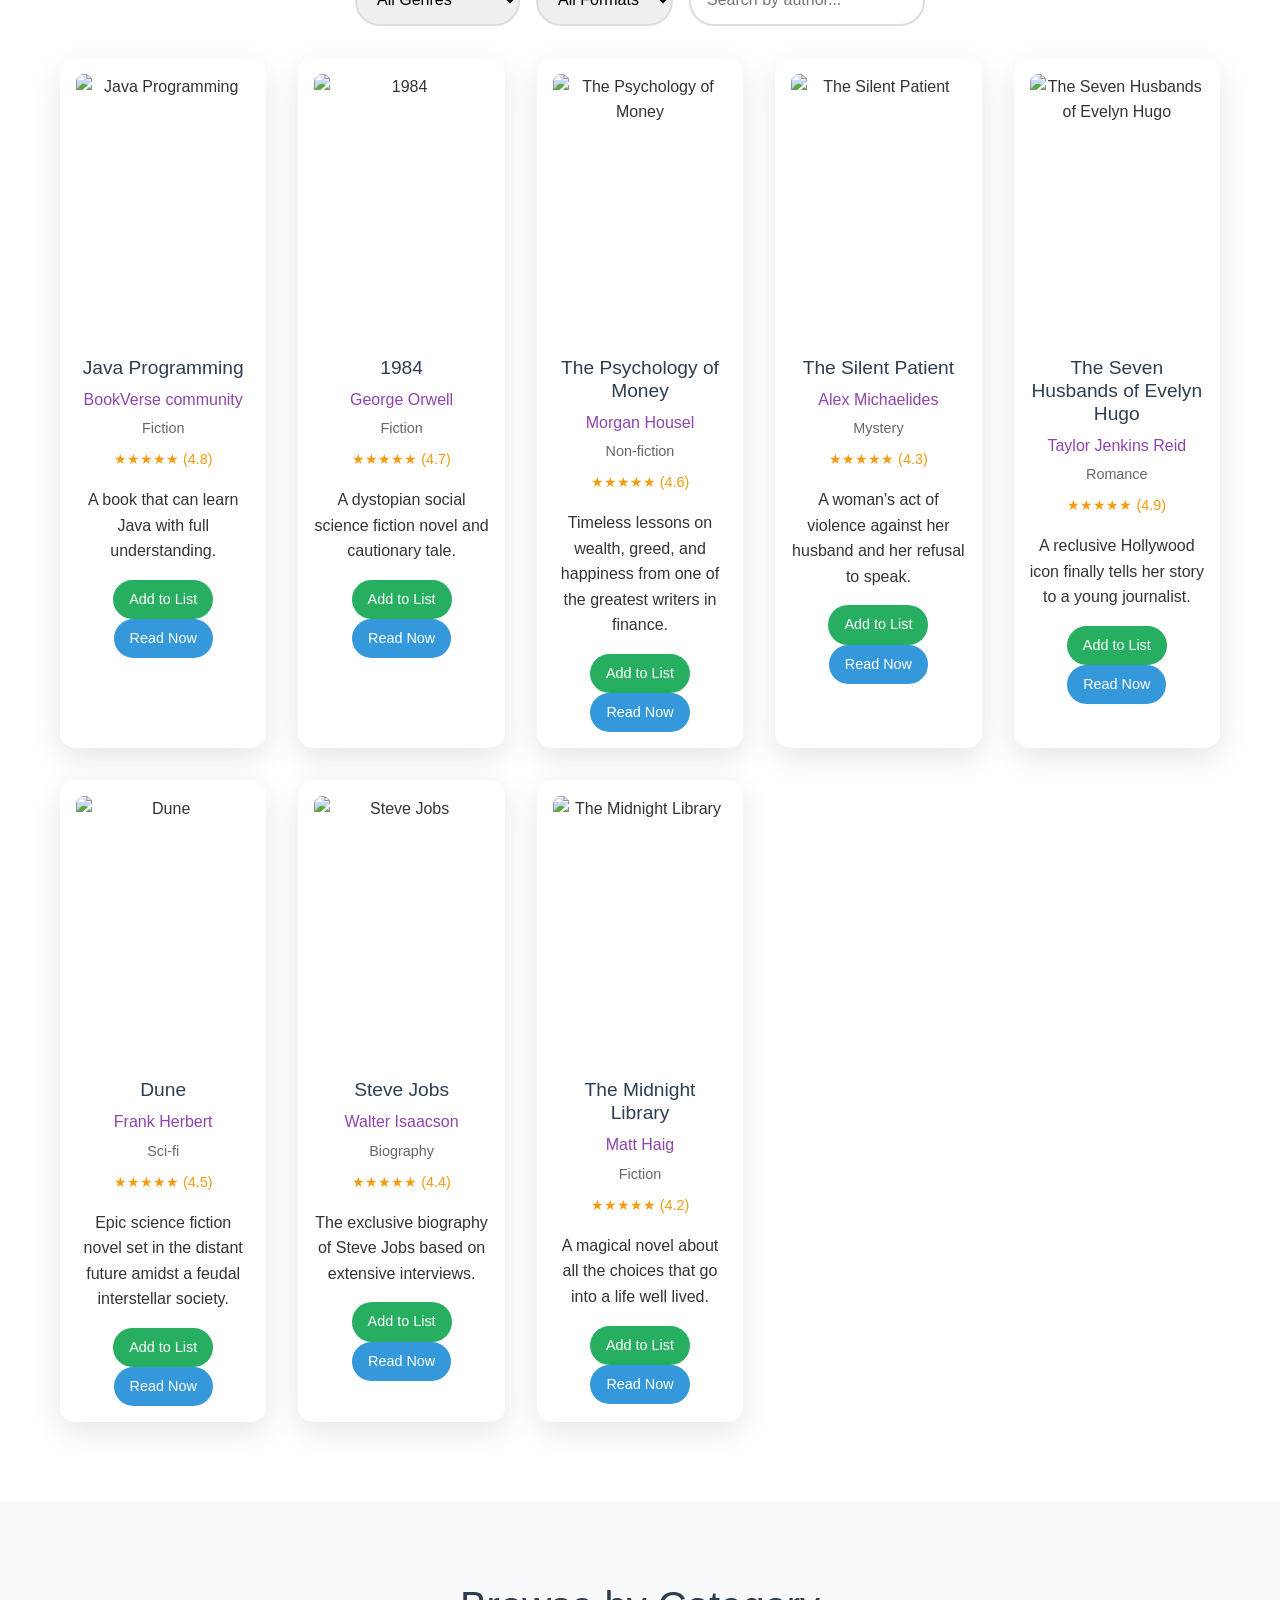
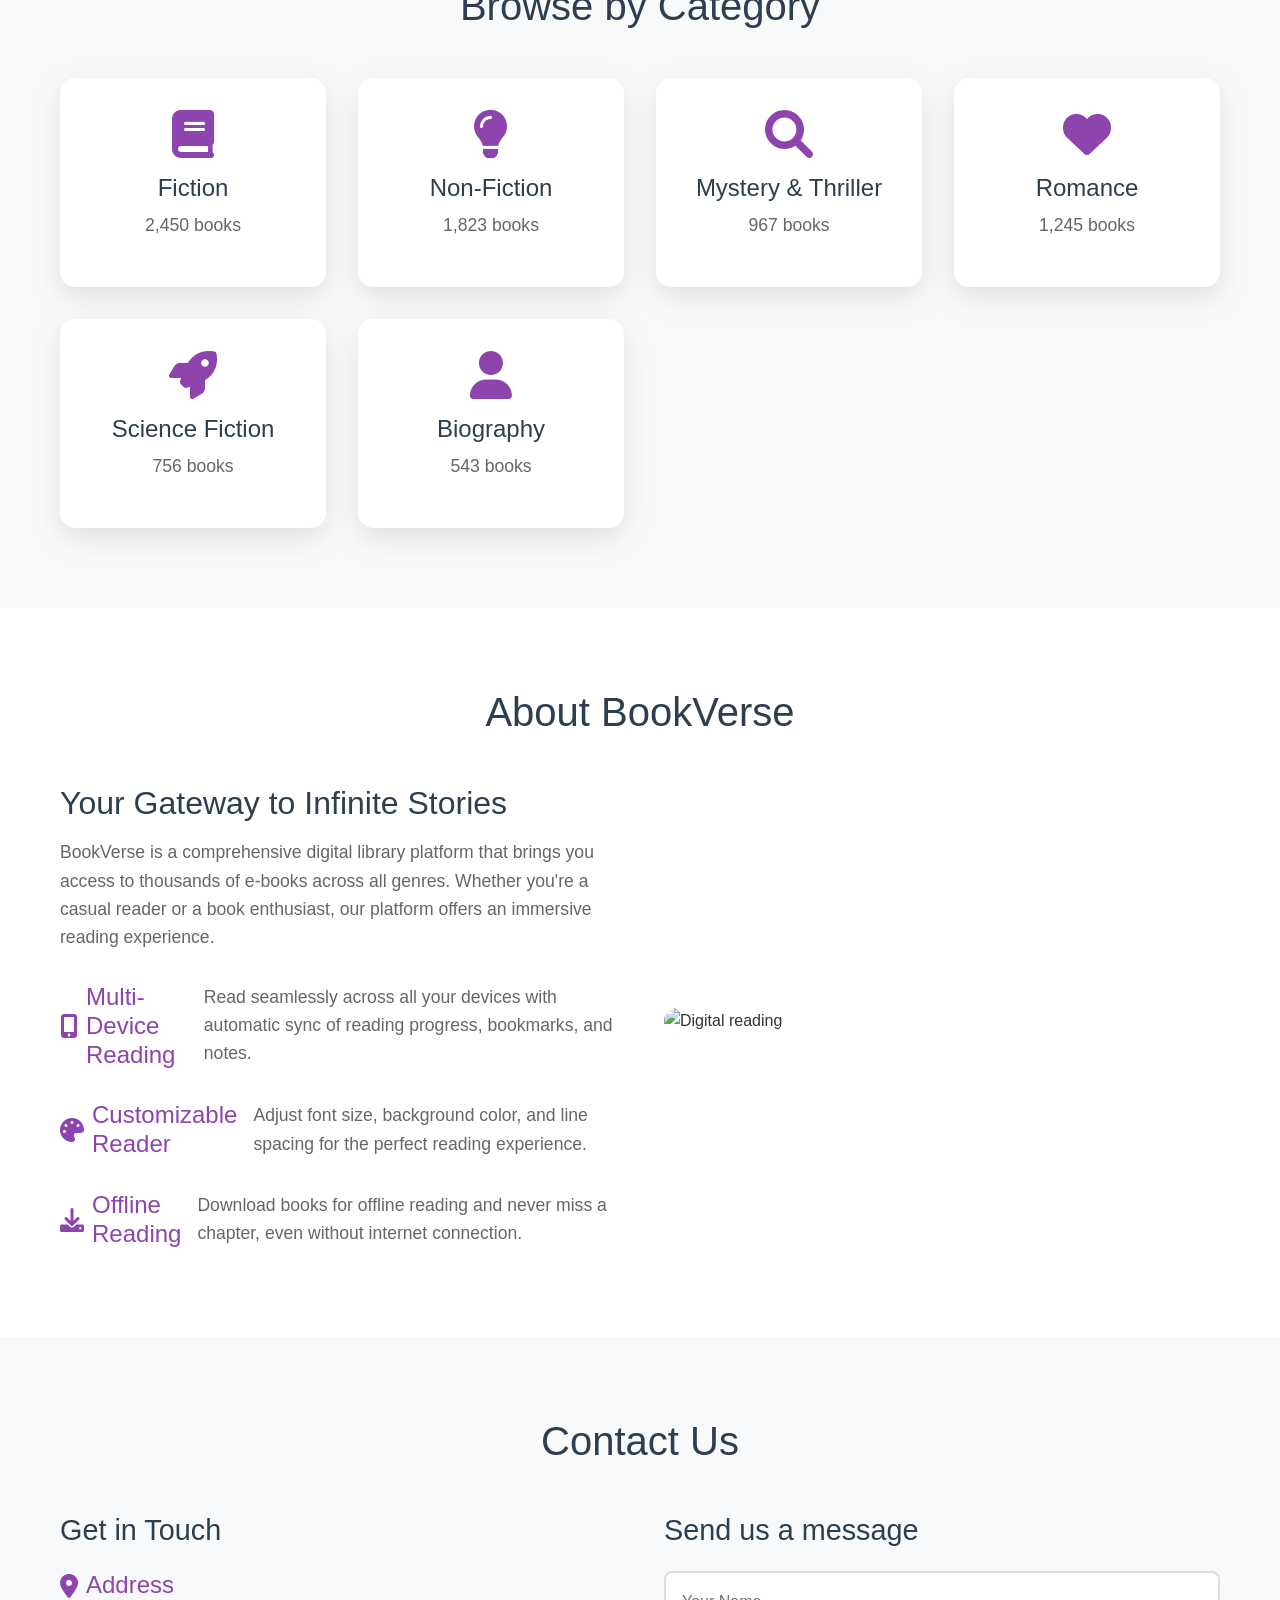
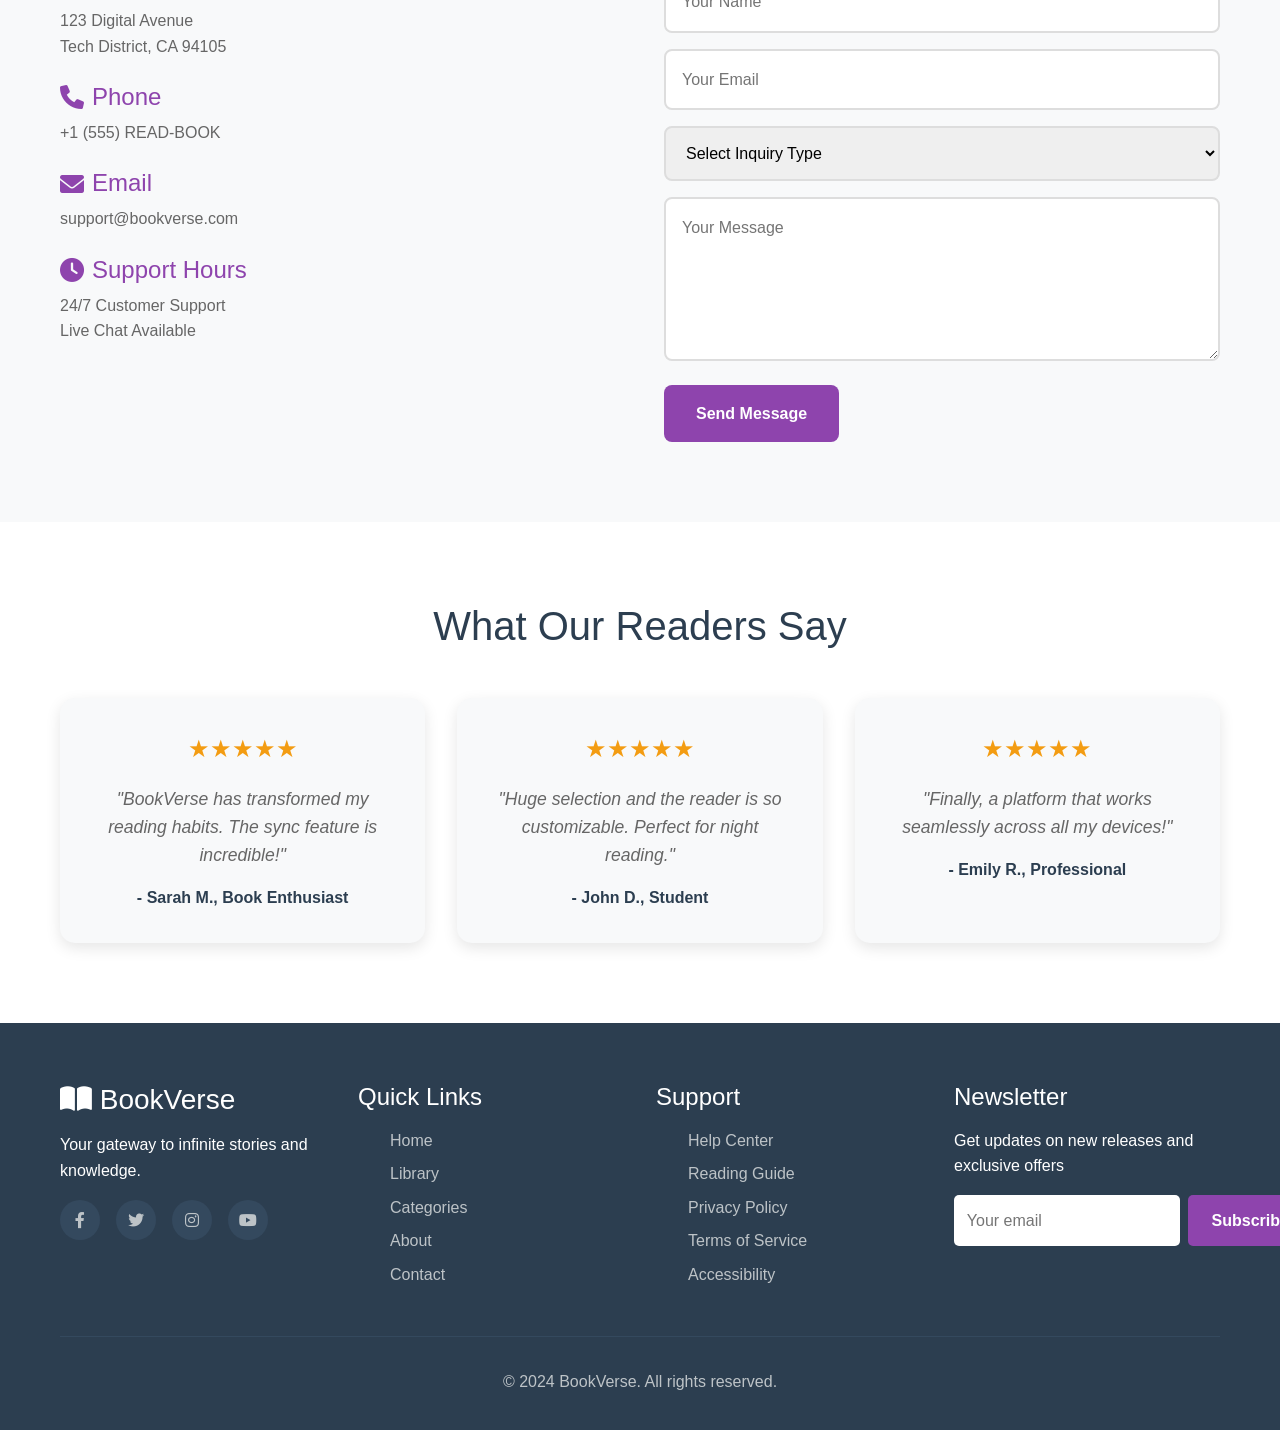
==== commit ab8d7b0b: "fix the read book logic for every book" ====
--- a/index.html
+++ b/index.html
@@ -15,6 +15,13 @@
     />
     
     <title>BookVerse - Your Digital Library</title>
+    <meta name="description"
+    content="Nitin Gupta ka personal developer portfolio. Frontend Web Developer skilled in HTML, CSS, JavaScript, React.">
+
+  <meta property="og:type" content="website">
+  <meta name="robots" content="index, follow">
+  <meta property="og:url" content="https://nitin-codehub.github.io/E-Book-Project/">
+  <meta property ="og:image" content="https://nitin-codehub.github.io/E-Book-Project/">
     <link rel="stylesheet" href="my-ebook/index.css" />
     <link
       rel="stylesheet"
@@ -114,7 +121,7 @@
               <p class="genre">Science Fiction</p>
               <div class="rating">★★★★★ (4.5)</div>
               <button
-                class="read-list-btn"
+                class="read-btn"
                 onclick="addToReadingList('Dune', 'Frank Herbert')"
               >
                 Add to List
--- a/my-ebook/index.css
+++ b/my-ebook/index.css
@@ -1,4 +1,3 @@
-
 * {
     margin: 0;
     padding: 0;
@@ -27,7 +26,7 @@
 .navbar {
     background: rgba(255, 255, 255, 0.95);
     backdrop-filter: blur(10px);
-    box-shadow: 0 2px 20px rgba(0,0,0,0.1);
+    box-shadow: 0 2px 20px rgba(0, 0, 0, 0.1);
     position: fixed;
     top: 0;
     width: 100%;
@@ -36,12 +35,10 @@
 
 
 .nav-container {
-     max-width: 1200px;
+    max-width: 1200px;
     margin: 0 auto;
-    padding: 1rem 20px;
     display: flex;
     justify-content: space-between;
-    align-items: center;
 }
 
 .nav-logo h2 {
@@ -58,6 +55,7 @@
 
 .nav-menu {
     display: flex;
+    align-items: center;
     list-style: none;
     gap: 2rem;
 }
@@ -96,8 +94,9 @@
 .login-btn:hover {
     background: #2980b9;
 }
+
 .nav-menu.active {
-    display:flex;
+    display: flex;
 }
 
 .hamburger {
@@ -147,7 +146,7 @@
     background: white;
     border-radius: 50px;
     overflow: hidden;
-    box-shadow: 0 10px 30px rgba(0,0,0,0.2);
+    box-shadow: 0 10px 30px rgba(0, 0, 0, 0.2);
 }
 
 .search-container input {
@@ -229,7 +228,7 @@
     background: white;
     border-radius: 15px;
     overflow: hidden;
-    box-shadow: 0 10px 30px rgba(0,0,0,0.1);
+    box-shadow: 0 10px 30px rgba(0, 0, 0, 0.1);
     transition: transform 0.3s ease;
     display: flex;
     padding: 1.5rem;
@@ -370,7 +369,7 @@
     padding: 2rem;
     border-radius: 15px;
     text-align: center;
-    box-shadow: 0 10px 30px rgba(0,0,0,0.1);
+    box-shadow: 0 10px 30px rgba(0, 0, 0, 0.1);
     transition: transform 0.3s ease;
     cursor: pointer;
 }
@@ -555,7 +554,7 @@
     top: 0;
     width: 100%;
     height: 100%;
-    background-color: rgba(0,0,0,0.5);
+    background-color: rgba(0, 0, 0, 0.5);
 }
 
 .modal-content {
@@ -838,7 +837,7 @@
     padding: 2rem;
     border-radius: 15px;
     text-align: center;
-    box-shadow: 0 5px 15px rgba(0,0,0,0.1);
+    box-shadow: 0 5px 15px rgba(0, 0, 0, 0.1);
 }
 
 .stars {
@@ -951,88 +950,95 @@
     border-top: 1px solid #34495e;
     color: #bdc3c7;
 }
+
 @media (max-width: 1200px) {
     .nav-container {
         padding: 1rem 20px;
         margin: 1rem;
     }
+
     .hero-content h1 {
         font-size: 3rem;
     }
-    
+
     .books-slider {
         grid-template-columns: repeat(auto-fit, minmax(250px, 1fr));
     }
-    
+
     .about-content,
     .contact-content {
         grid-template-columns: 1fr;
     }
-    
+
     .about-image img {
         height: auto;
     }
-    
+
 }
 
 /* Responsive Design */
+
 @media (max-width: 900px) {
+    .nav-container {
+        align-items: center;
+    }
 
     .hamburger {
         position: absolute;
         display: flex;
         right: 2rem;
-    }    
-    .nav-logo{
+    }
+
+    .nav-logo {
         position: absolute;
         left: 2rem;
     }
+
     .nav-menu {
-        display:none;
+        display: none;
         flex-direction: column;
         background: rgba(255, 255, 255, 0.95);
         backdrop-filter: blur(10px);
         position: absolute;
-        top: 4.9em;rem;
+        top: 4.9em;
         right: 0%;
         padding: 1rem;
         border-radius: 10px;
-        box-shadow: 0 2px 20px rgba(0,0,0,0.1);
-
-    }
-  
+        box-shadow: 0 2px 20px rgba(0, 0, 0, 0.1);
+    }
+
     .hero-content h1 {
         font-size: 2.5rem;
-        
-    }
-    
+
+    }
+
     .hero-buttons {
         align-items: center;
     }
- 
+
     .about-content,
     .contact-content {
         grid-template-columns: 1fr;
     }
-    
+
     .newsletter {
         flex-direction: column;
     }
-    
+
     .library-filters {
         flex-direction: column;
         align-items: center;
     }
-    
+
     .books-slider {
         grid-template-columns: 1fr;
     }
-    
+
     .book-card {
         flex-direction: column;
         text-align: center;
     }
-    
+
     .book-card img {
         width: 120px;
         height: 180px;
@@ -1042,24 +1048,24 @@
 
 @media (max-width: 480px) {
 
-    
+
     .hero-content h1 {
         font-size: 2rem;
     }
-    
+
     .hero-content p {
         font-size: 1rem;
     }
-    
+
     .modal-content {
         margin: 10% auto;
         width: 95%;
     }
-    
+
     .reader-modal .modal-content {
         height: 95vh;
     }
-    
+
     .category-grid {
         grid-template-columns: 1fr;
     }
@@ -1075,5 +1081,4 @@
 .reader-content.dark .reader-footer {
     background: #34495e;
     color: #ecf0f1;
-}
-
+}
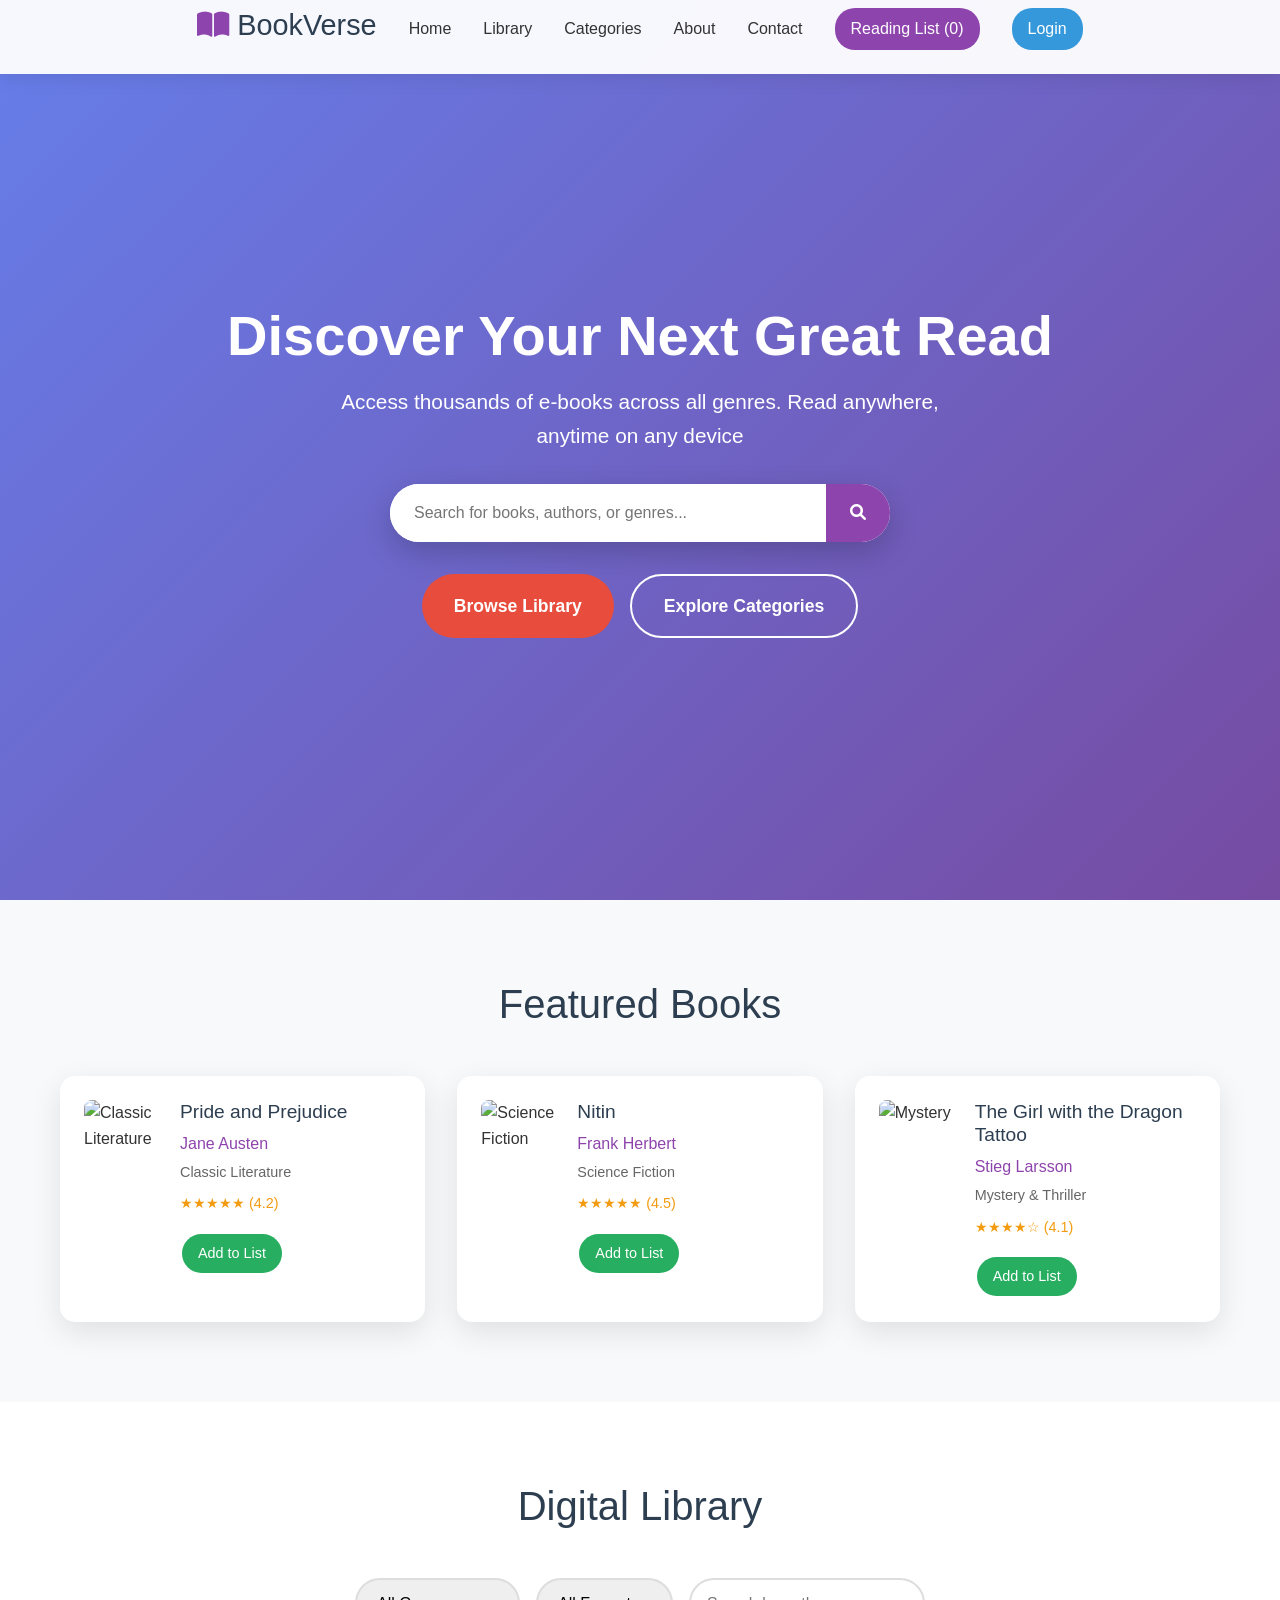
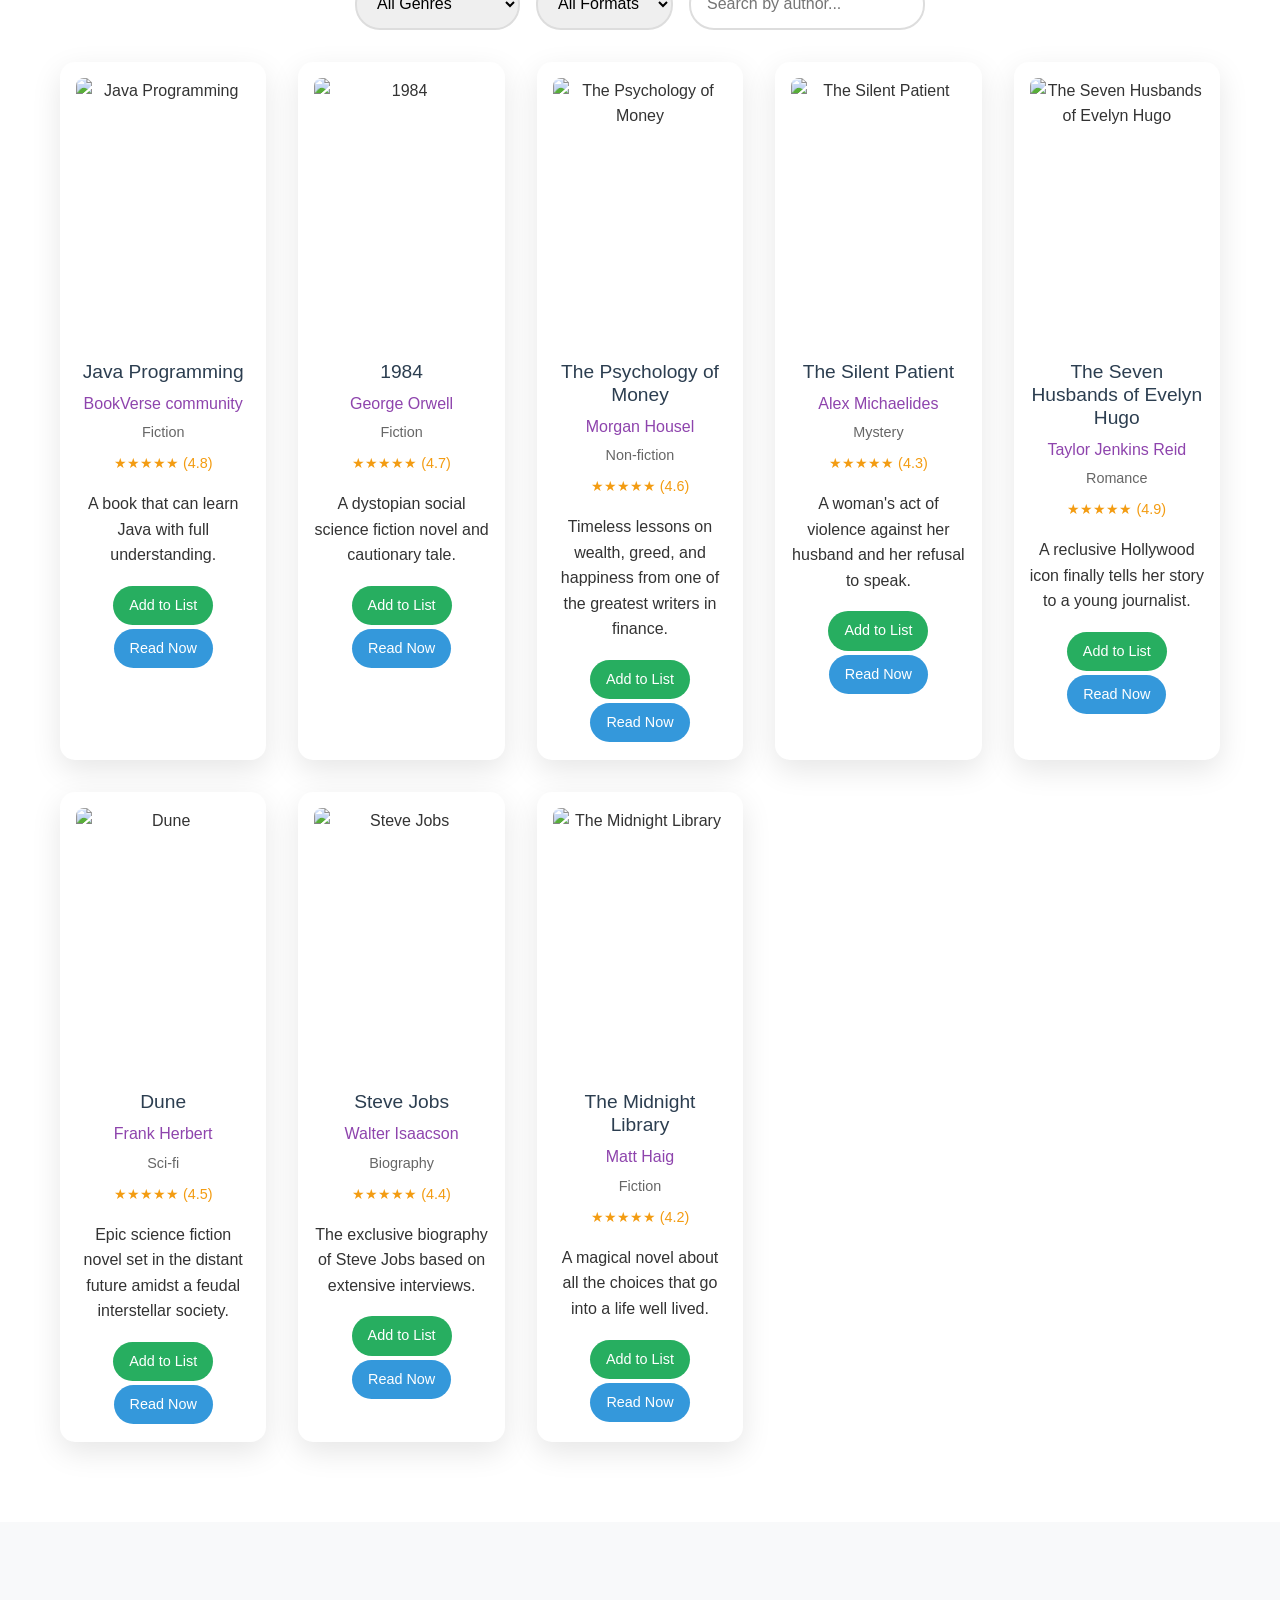
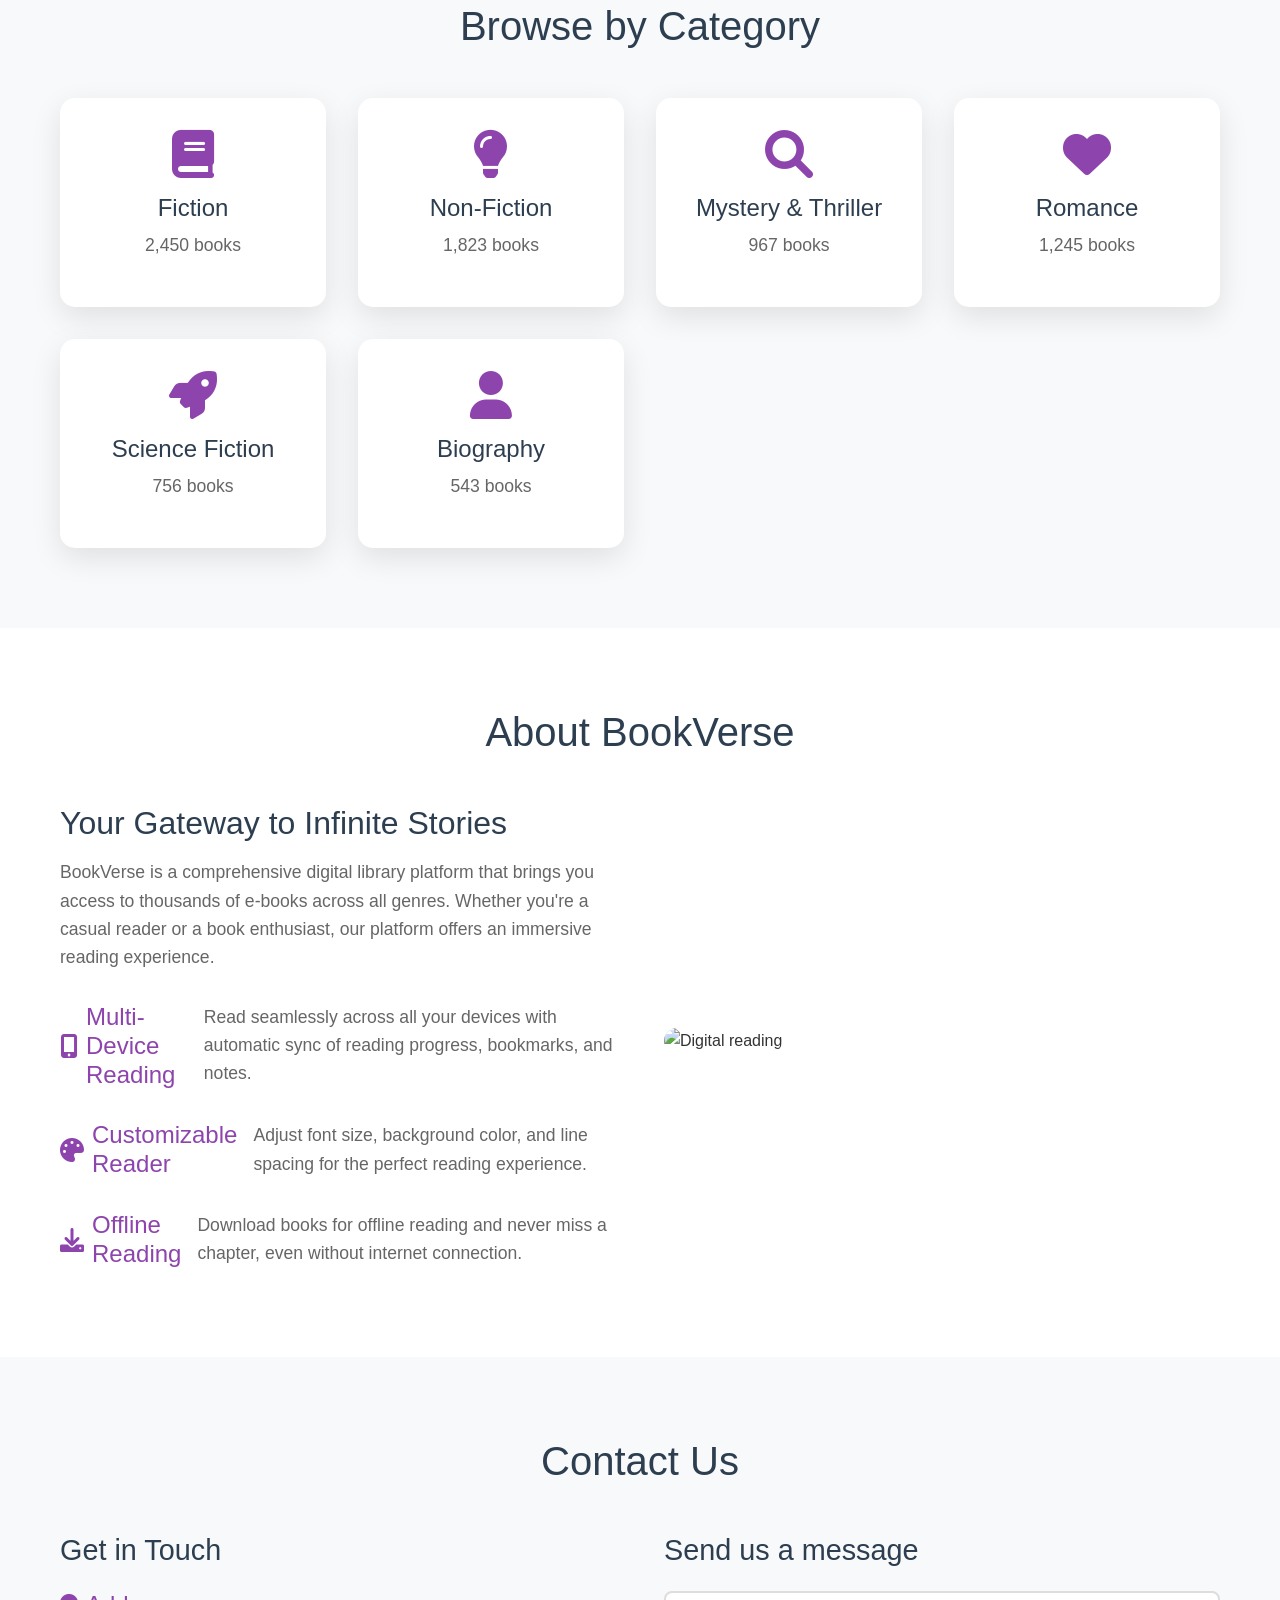
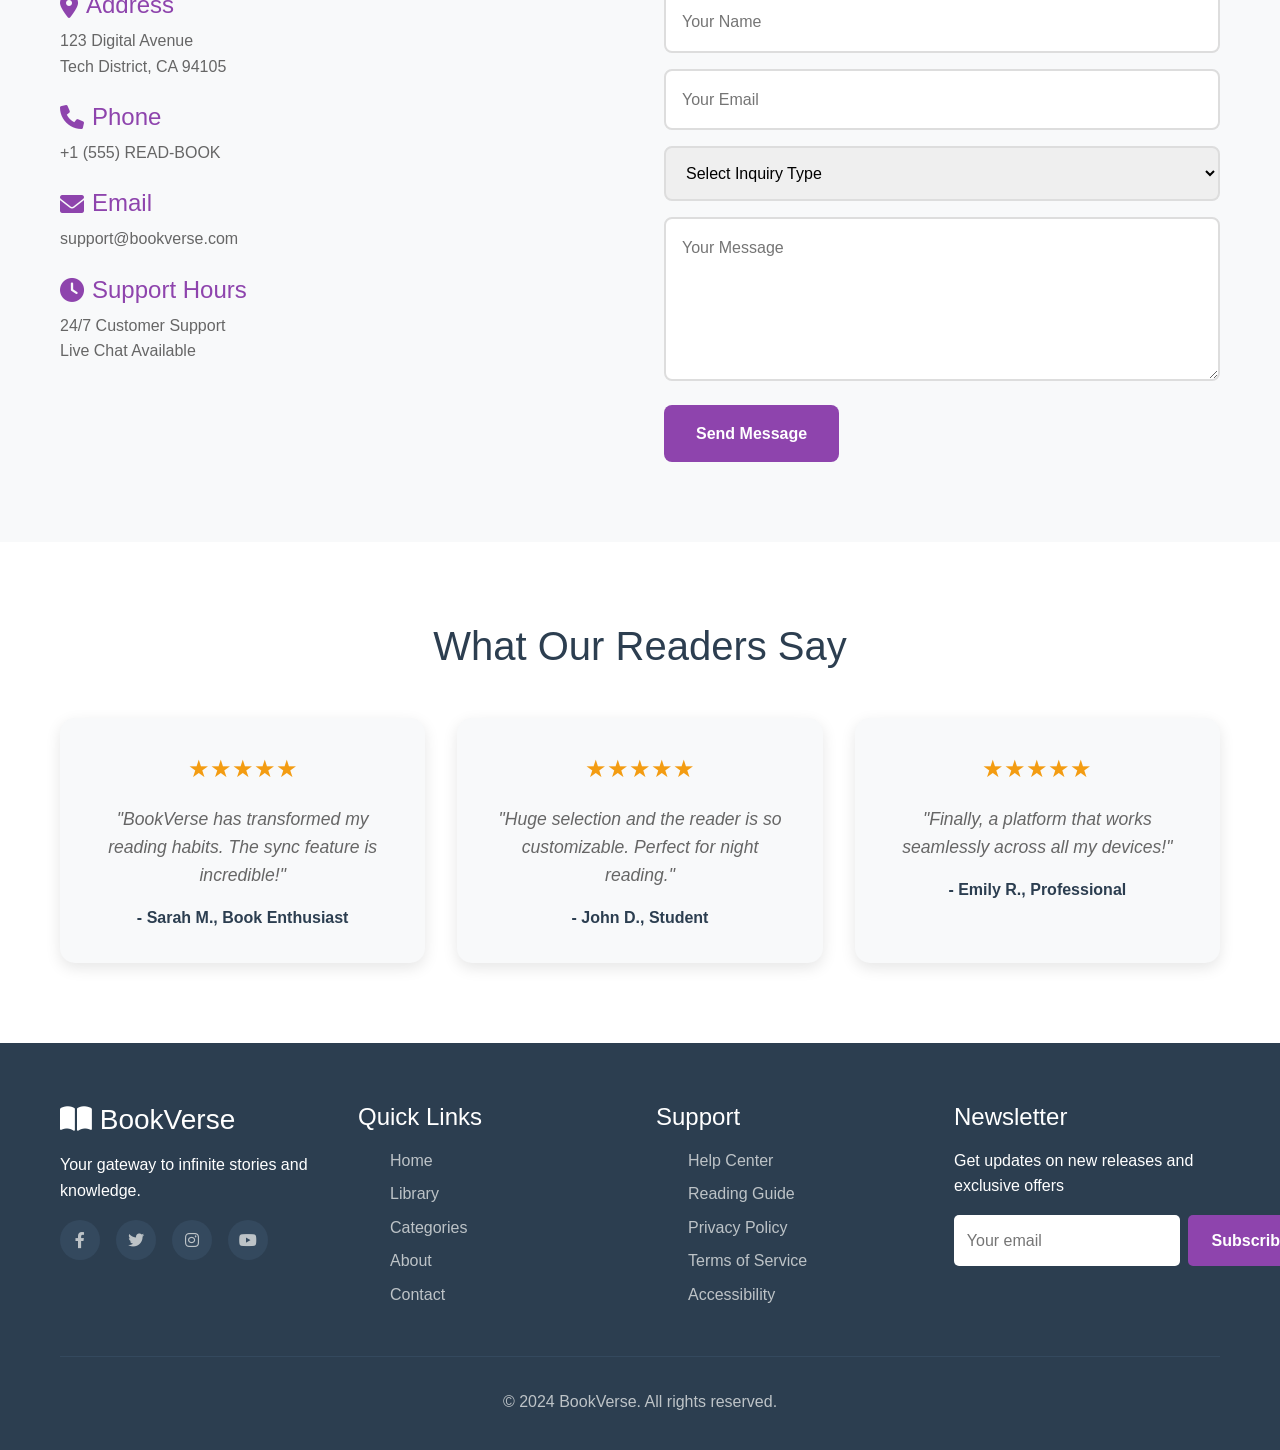
==== commit f8d3a6ad: "change text" ====
--- a/index.html
+++ b/index.html
@@ -116,7 +116,7 @@
               alt="Science Fiction"
             />
             <div class="book-info">
-              <h3>Dune</h3>
+              <h3>Nitin</h3>
               <p class="author">Frank Herbert</p>
               <p class="genre">Science Fiction</p>
               <div class="rating">★★★★★ (4.5)</div>
--- a/my-ebook/index.css
+++ b/my-ebook/index.css
@@ -276,6 +276,7 @@
 }
 
 .read-btn {
+    margin: 2px;
     background: #27ae60;
     color: white;
     border: none;
@@ -1002,11 +1003,17 @@
         position: absolute;
         top: 4.9em;
         right: 0%;
-        padding: 1rem;
-        border-radius: 10px;
+        padding: 2rem 1rem;
         box-shadow: 0 2px 20px rgba(0, 0, 0, 0.1);
-    }
-
+        align-items: flex-start;
+        
+    }
+
+  .nav-menu {
+        max-height: 80vh; /* Screen ki height ka 80% */
+        overflow-y: auto; /* Agar content zyada ho to scroll bar dikhaye */
+        -webkit-overflow-scrolling: touch; /* iOS par smooth scrolling ke liye */
+    }
     .hero-content h1 {
         font-size: 2.5rem;
 
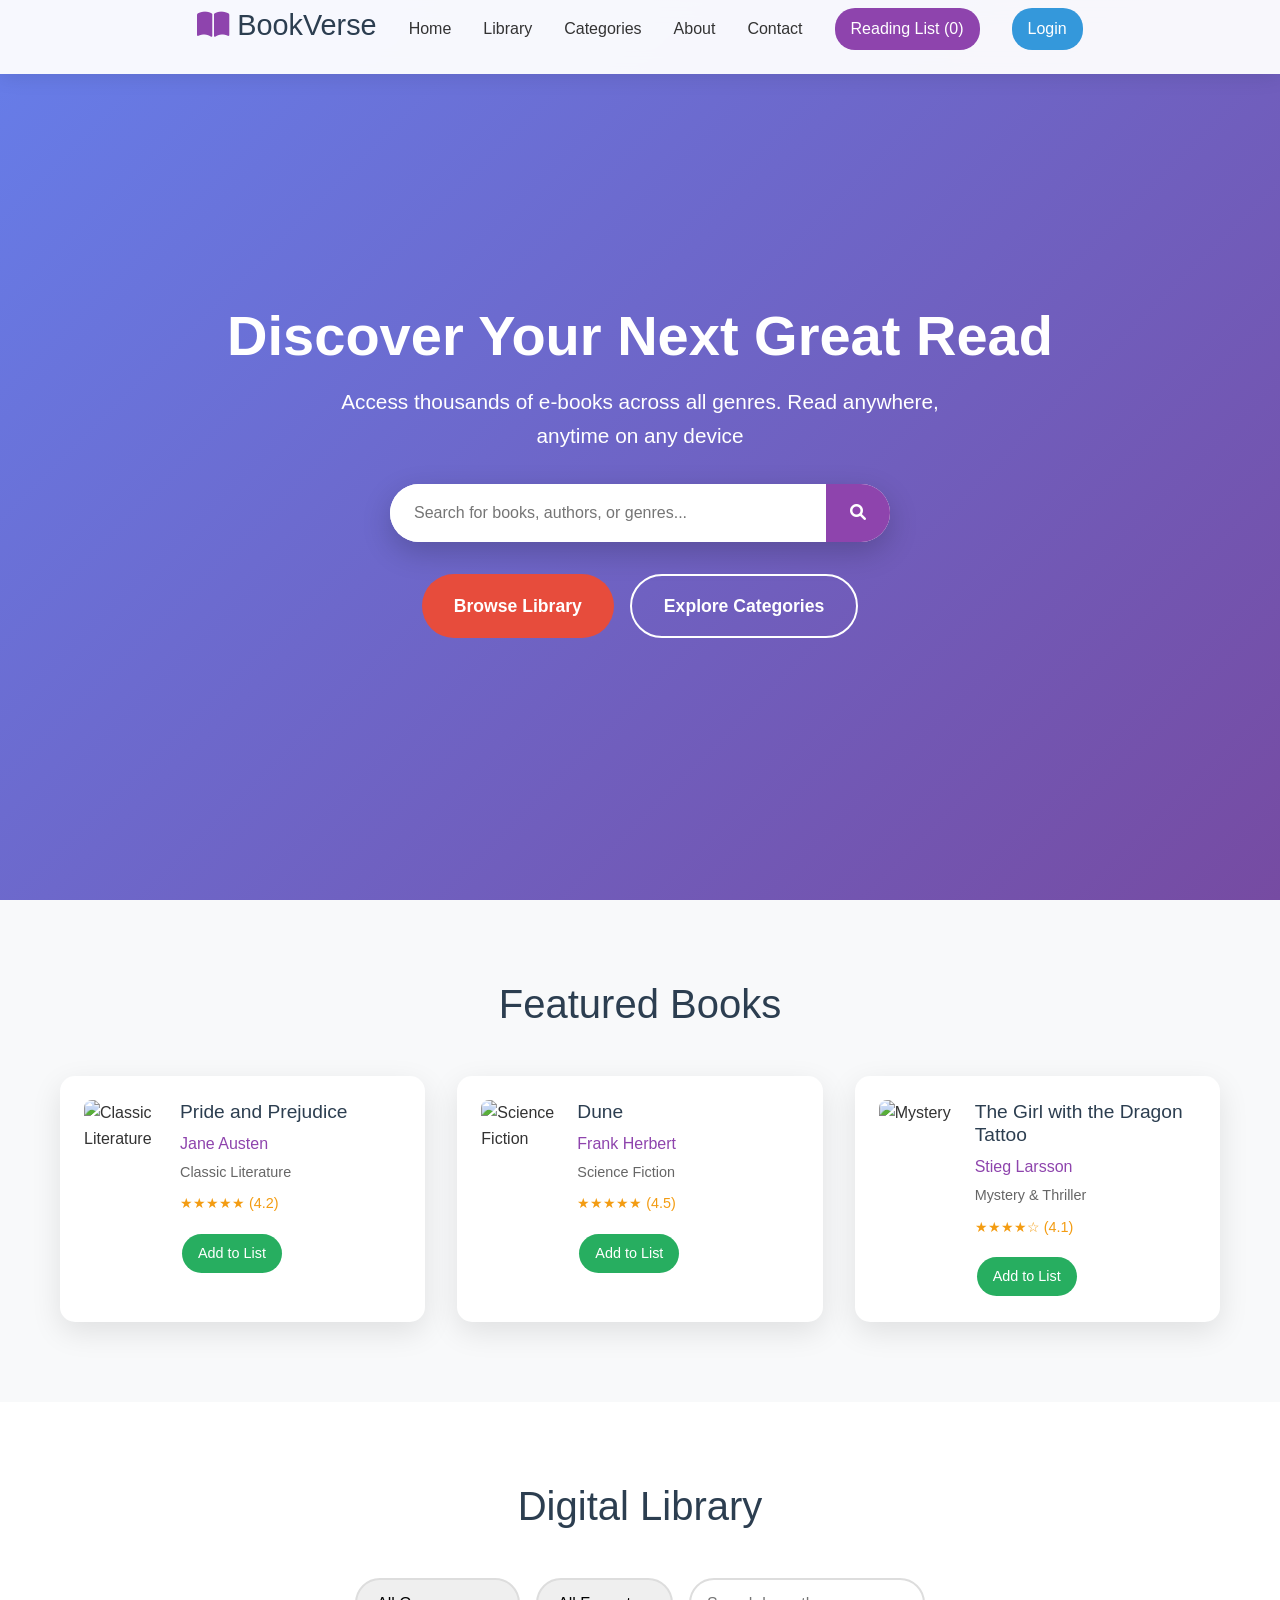
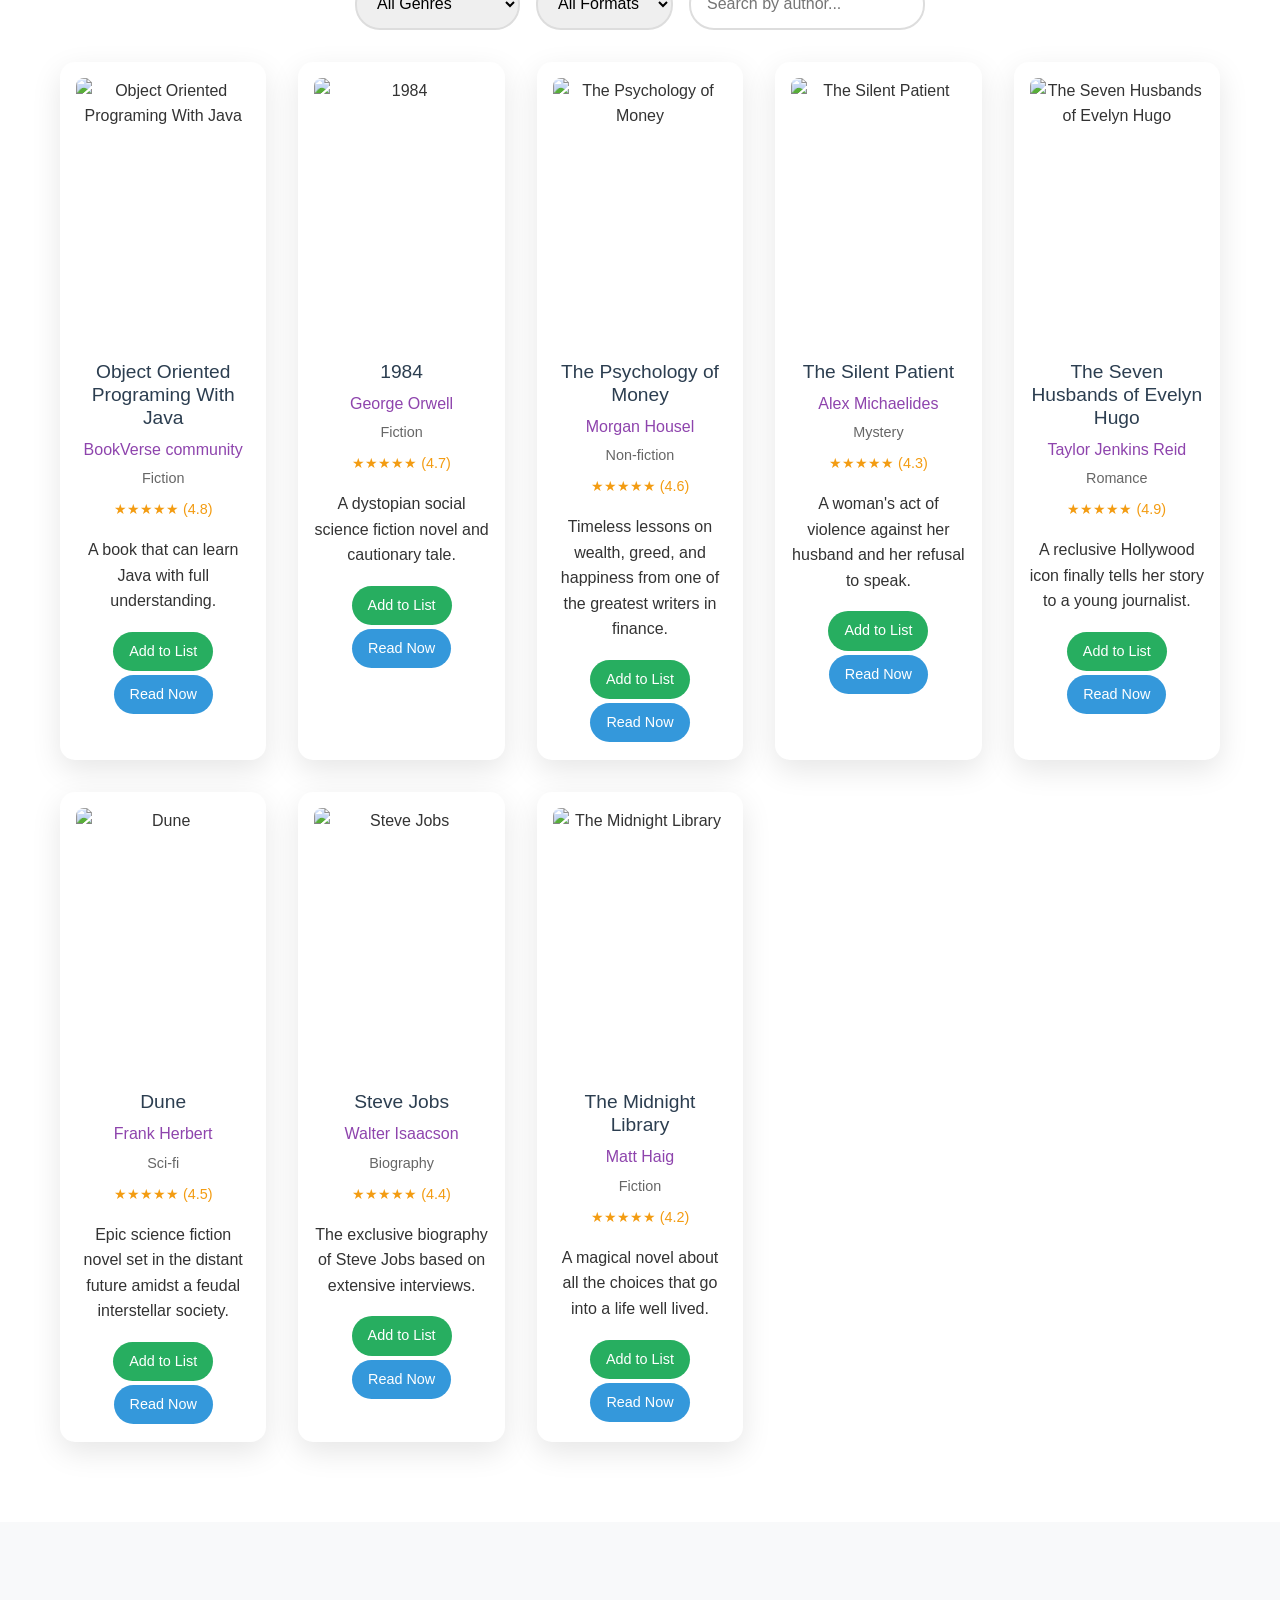
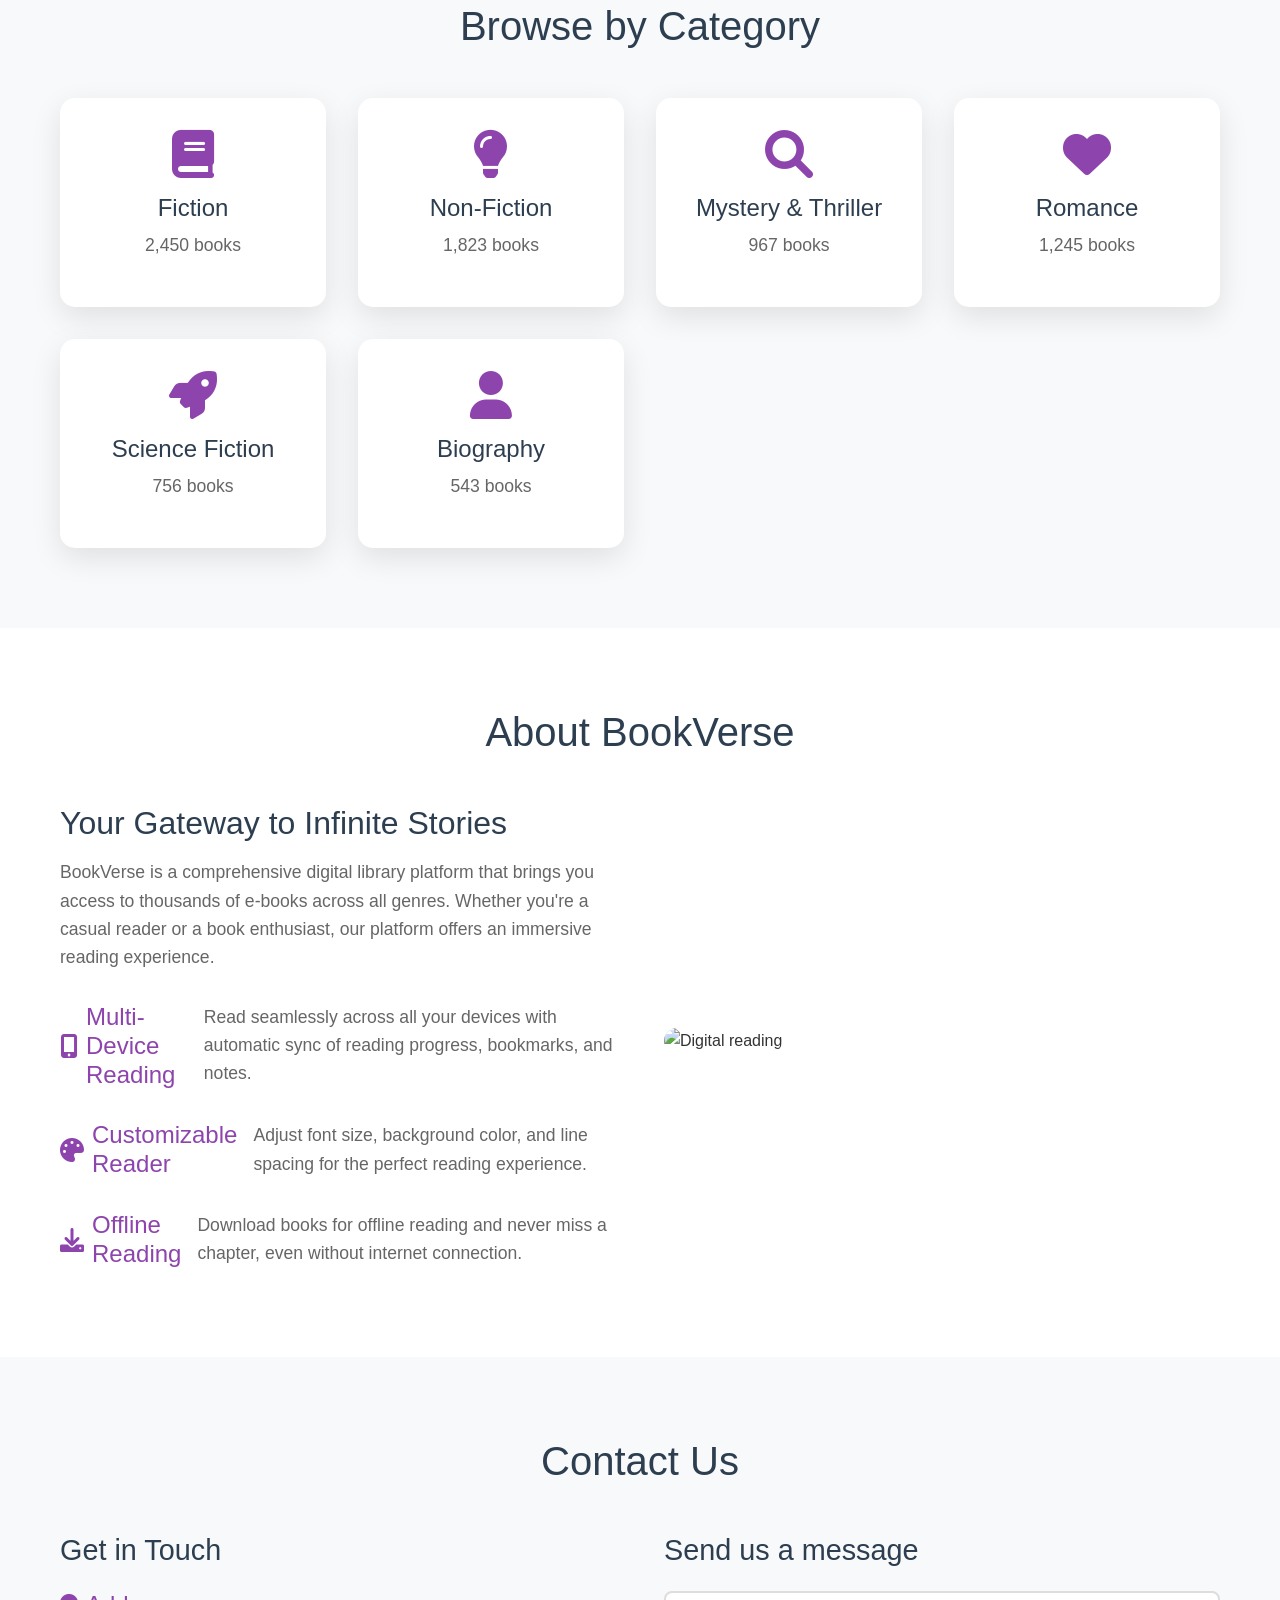
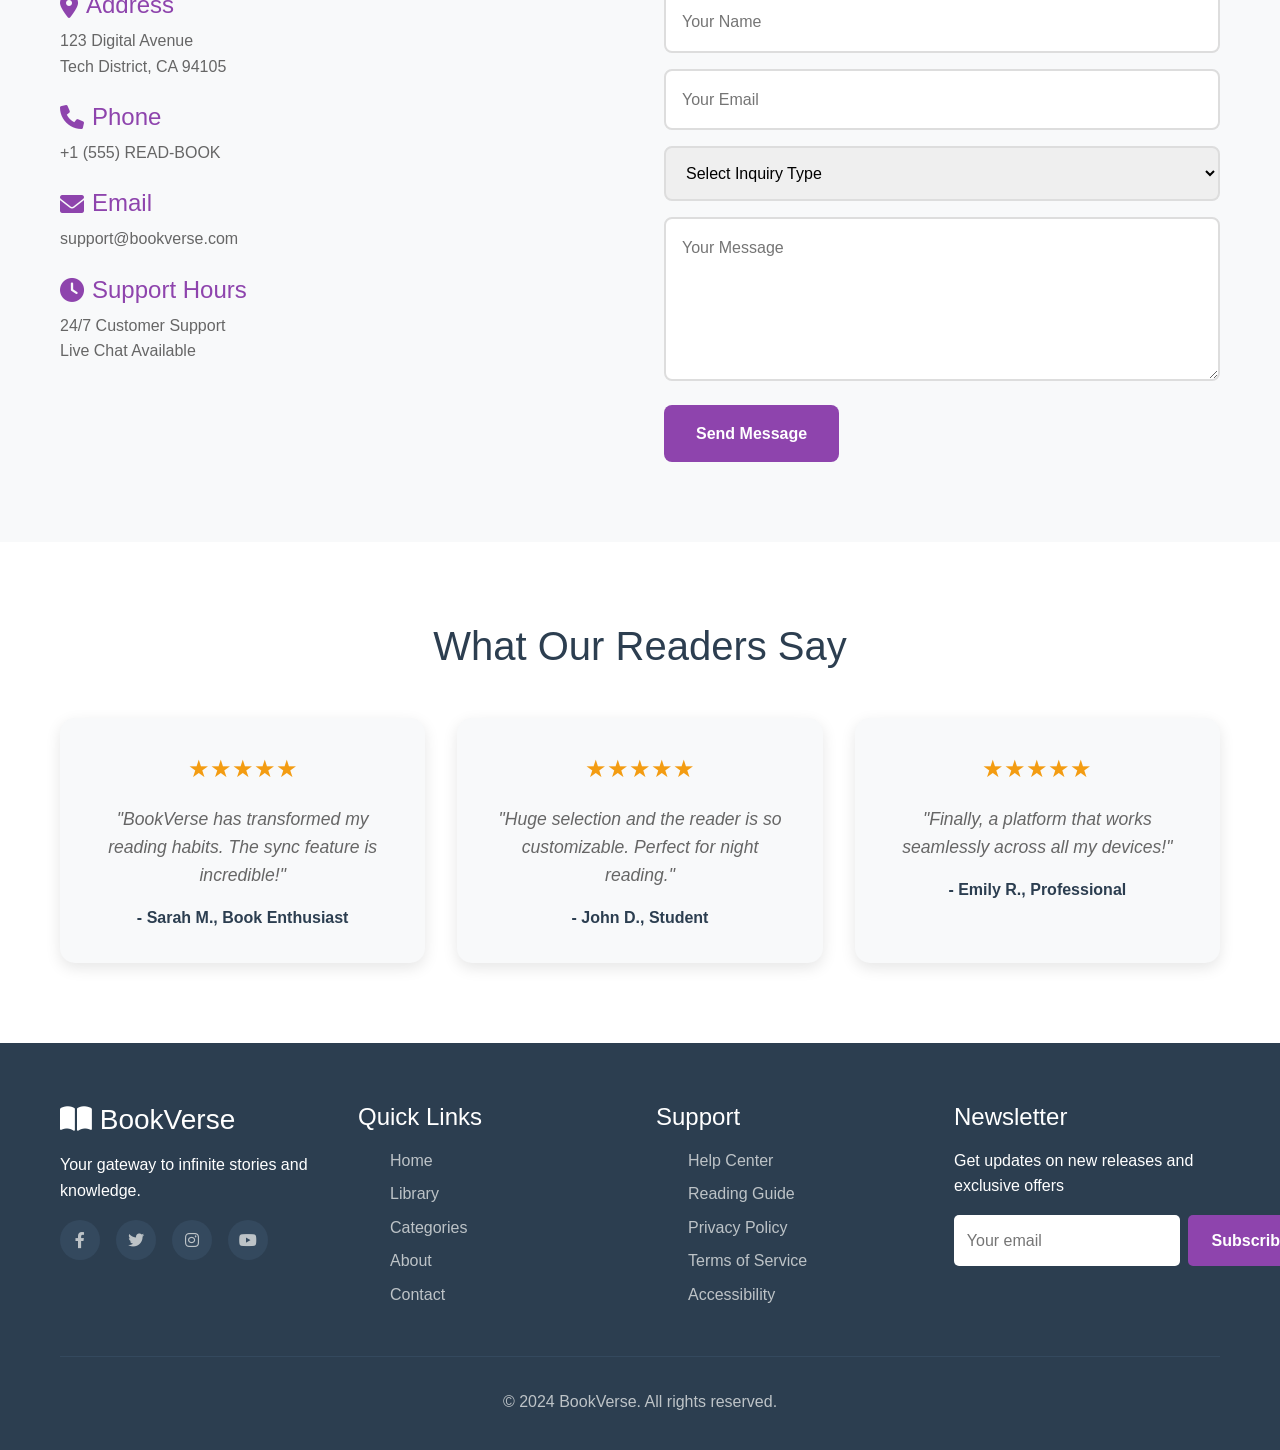
==== commit f40cf6ef: "update book name" ====
--- a/index.html
+++ b/index.html
@@ -116,7 +116,7 @@
               alt="Science Fiction"
             />
             <div class="book-info">
-              <h3>Nitin</h3>
+              <h3>Dune</h3>
               <p class="author">Frank Herbert</p>
               <p class="genre">Science Fiction</p>
               <div class="rating">★★★★★ (4.5)</div>
